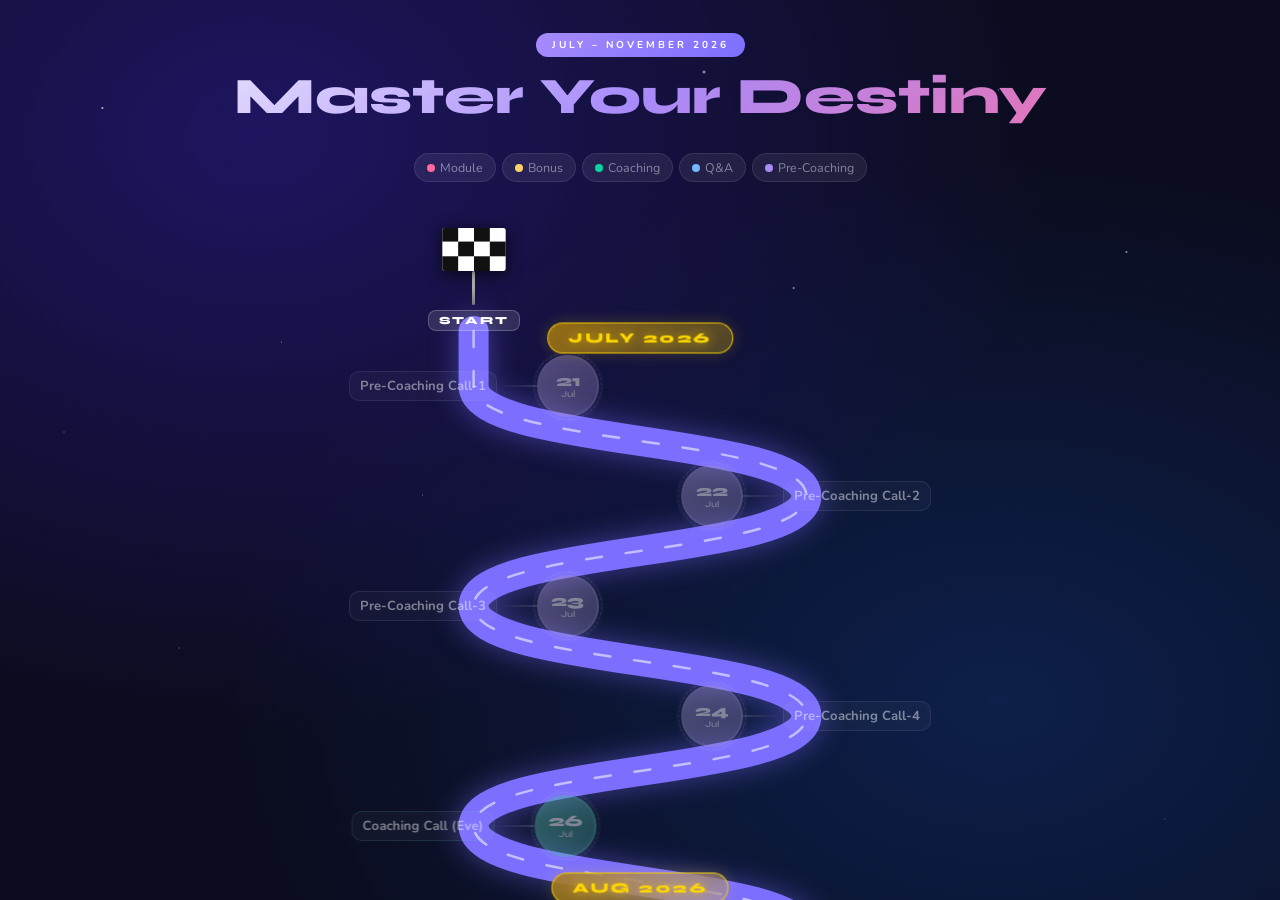
==== index.html @ 3b85a55a "Add files via upload" ====
<!DOCTYPE html>
<html lang="en">
<head>
<meta charset="UTF-8">
<meta name="viewport" content="width=device-width, initial-scale=1.0, maximum-scale=1.0, user-scalable=no">
<title>Master Your Destiny</title>
<link href="https://fonts.googleapis.com/css2?family=Syne:wght@700;800&family=Nunito:wght@400;600;700&display=swap" rel="stylesheet">
<link rel="stylesheet" href="style.css">
</head>
<body>

<audio id="clickSound" src="click.mp3" preload="auto"></audio>
<div class="stars-bg"></div>

<!-- ═══════════════ ROADMAP VIEW ═══════════════ -->
<div class="view" id="rm-view">

  <!-- sticky header -->
  <div class="rm-header fu">
    <div class="rm-tag">July – November 2026</div>
    <div class="rm-title">Master Your Destiny</div>

  </div>

  <!-- legend -->
  <div class="legend fu2">
    <div class="lpill"><span class="ldot" style="background:#ff6b9d"></span>Module</div>
    <div class="lpill"><span class="ldot" style="background:#ffd166"></span>Bonus</div>
    <div class="lpill"><span class="ldot" style="background:#06d6a0"></span>Coaching</div>
    <div class="lpill"><span class="ldot" style="background:#74b9ff"></span>Q&amp;A</div>
    <div class="lpill"><span class="ldot" style="background:#a78bfa"></span>Pre-Coaching</div>

  </div>

  <!-- road canvas -->
  <div class="rm-canvas-wrap fu3">
    <div class="rm-canvas" id="rmCanvas">
      <svg class="rm-svg" id="rmSvg" xmlns="http://www.w3.org/2000/svg">
        <path class="r-road" id="roadPath"/>
        <path class="r-dash" id="dashPath"/>
      </svg>
      <div id="milestones"></div>
    </div>
  </div>

</div><!-- /rm-view -->

<!-- ═══════════════ DETAIL VIEW ═══════════════ -->
<div class="view hidden" id="dt-view">
  <div class="dt-topbar">
    <button class="back-btn" onclick="goBack()">←</button>
    <div class="topbar-title" id="dtTopTitle"></div>
  </div>
  <div class="dt-inner">
    <div class="dt-hero fu" id="dtHero"></div>
    <div id="dtBody"></div>
    <div style="height:60px"></div>
  </div>
</div>

<script>
/* ─────────────────────────────────────────────
   MILESTONE DATA
───────────────────────────────────────────── */
const MILESTONES = [
  { date:"Jul 21", mL:"July 2026", type:"precoaching", color:"#a78bfa", icon:"🚀", title:"Pre-Coaching Call-1", sub:"Foundation & Orientation", act:[{icon:"🚀",t:"Pre-Coaching Call-1"}], note:[{icon:"💡",t:"Access",d:"Tagmango Portal → Pre-Coaching Call-1"}] },
  { date:"Jul 22", type:"precoaching", color:"#a78bfa", icon:"🚀", title:"Pre-Coaching Call-2", sub:"Setting Your Intentions", act:[{icon:"🚀",t:"Pre-Coaching Call-2"}], note:[{icon:"💡",t:"Access",d:"Tagmango Portal → Pre-Coaching Call-2"}] },
  { date:"Jul 23", type:"precoaching", color:"#a78bfa", icon:"🚀", title:"Pre-Coaching Call-3", sub:"Building the Mindset", act:[{icon:"🚀",t:"Pre-Coaching Call-3"}], note:[{icon:"💡",t:"Access",d:"Tagmango Portal → Pre-Coaching Call-3"}] },
  { date:"Jul 24", type:"precoaching", color:"#a78bfa", icon:"🚀", title:"Pre-Coaching Call-4", sub:"Getting Journey-Ready", act:[{icon:"🚀",t:"Pre-Coaching Call-4"}], note:[{icon:"💡",t:"Access",d:"Tagmango Portal → Pre-Coaching Call-4"}] },
  { date:"Jul 26", type:"coaching", color:"#06d6a0", icon:"🎙️", title:"Coaching Call (Eve)", sub:"Group Coaching", act:[{icon:"🎙️",t:"Coaching Call – Evening",d:"Live group coaching.",tm:"7:00 – 9:00 PM"}], note:[{icon:"📞",t:"Coaching Calls",d:"All coaching calls on Sunday 9AM–11AM or 7PM–9PM."}] },
  { date:"Aug 3", mL:"Aug 2026", type:"module", color:"#ff6b9d", icon:"📚", title:"Module-1", sub:"Creating a Paradigm Shift", act:[{icon:"📖",t:"Module-1: Creating a Paradigm Shift",d:"Creating a Paradigm Shift",tm:"Self-paced"}], note:[{icon:"💡",t:"Access",d:"Tagmango Portal → Module-1"}] },
  { date:"Aug 4", type:"bonus", color:"#ffd166", icon:"🌟", title:"Q&A-1 & Bonus-1", sub:"Live Q&A + 11 Spiritual Laws of the Universe", act:[{icon:"❓",t:"Q&A Session-1",d:"Live Q&A session.",tm:"7:00 – 8:00 PM"},{icon:"🎁",t:"Bonus-1: 11 Spiritual Laws of the Universe",d:"11 Spiritual Laws of the Universe",tm:"Self-paced"}], note:[{icon:"📞",t:"Q&A Sessions",d:"2 per month on weekdays, 7PM–8PM."},{icon:"💡",t:"Access",d:"Tagmango Portal → Bonus-1"}] },
  { date:"Aug 9", type:"coaching", color:"#06d6a0", icon:"🎙️", title:"Coaching Call (Mor)", sub:"Morning Coaching", act:[{icon:"🎙️",t:"Coaching Call – Morning",d:"Live group coaching.",tm:"9:00 – 11:00 AM"}], note:[{icon:"📞",t:"Coaching Calls",d:"All coaching calls on Sunday 9AM–11AM or 7PM–9PM."}] },
  { date:"Aug 10", type:"module", color:"#ff6b9d", icon:"📚", title:"Module-2", sub:"Manifesting from the Quantum Realm", act:[{icon:"📖",t:"Module-2: Manifesting from the Quantum Realm & Healing The Inner Child",d:"Manifesting from the Quantum Realm & Healing The Inner Child",tm:"Self-paced"}], note:[{icon:"💡",t:"Access",d:"Tagmango Portal → Module-2"}] },
  { date:"Aug 11", type:"bonus", color:"#ffd166", icon:"⭐", title:"Bonus-2", sub:"Opening Your Heart to Divine Love", act:[{icon:"🎁",t:"Bonus-2: Opening Your Heart to the Divine Unconditional Love",d:"Opening Your Heart to the Divine Unconditional Love",tm:"Self-paced"}], note:[{icon:"💡",t:"Access",d:"Tagmango Portal → Bonus-2"}] },
  { date:"Aug 17", type:"module", color:"#ff6b9d", icon:"📚", title:"Module-3", sub:"Identity Shift & Quantum Jumping", act:[{icon:"📖",t:"Module-3: Identity Shift & Quantum Jumping",d:"Identity Shift & Quantum Jumping",tm:"Self-paced"}], note:[{icon:"💡",t:"Access",d:"Tagmango Portal → Module-3"}] },
  { date:"Aug 18", type:"bonus", color:"#ffd166", icon:"⭐", title:"Bonus-3", sub:"Activating Intuition & Inner Wisdom", act:[{icon:"🎁",t:"Bonus-3: Activating Intuition & Inner Wisdom",d:"Activating Intuition & Inner Wisdom",tm:"Self-paced"}], note:[{icon:"💡",t:"Access",d:"Tagmango Portal → Bonus-3"}] },
  { date:"Aug 20", type:"qa", color:"#74b9ff", icon:"❓", title:"Q&A-2", sub:"Live Q&A", act:[{icon:"❓",t:"Q&A Session-2",d:"Live Q&A session.",tm:"7:00 – 8:00 PM"}], note:[{icon:"📞",t:"Q&A Sessions",d:"2 per month on weekdays, 7PM–8PM."}] },
  { date:"Aug 24", type:"module", color:"#ff6b9d", icon:"📚", title:"Module-4", sub:"Emotional Mastery & Self-concept Rebuild", act:[{icon:"📖",t:"Module-4: Emotional Mastery & Self-concept Rebuild",d:"Emotional Mastery & Self-concept Rebuild",tm:"Self-paced"}], note:[{icon:"💡",t:"Access",d:"Tagmango Portal → Module-4"}] },
  { date:"Aug 25", type:"bonus", color:"#ffd166", icon:"⭐", title:"Bonus-4", sub:"Emotional Freedom Technique (EFT)", act:[{icon:"🎁",t:"Bonus-4: Emotional Freedom Technique (EFT)",d:"Emotional Freedom Technique (EFT)",tm:"Self-paced"}], note:[{icon:"💡",t:"Access",d:"Tagmango Portal → Bonus-4"}] },
  { date:"Aug 30", type:"coaching", color:"#06d6a0", icon:"🎙️", title:"Coaching Call (Eve)", sub:"Group Coaching", act:[{icon:"🎙️",t:"Coaching Call – Evening",d:"Live group coaching.",tm:"7:00 – 9:00 PM"}], note:[{icon:"📞",t:"Coaching Calls",d:"All coaching calls on Sunday 9AM–11AM or 7PM–9PM."}] },
  { date:"Aug 31", type:"module", color:"#ff6b9d", icon:"📚", title:"Module-5", sub:"Releasing Blocks & Building Mental Resilience", act:[{icon:"📖",t:"Module-5: Releasing Blocks & Building Mental Resilience",d:"Releasing Blocks & Building Mental Resilience",tm:"Self-paced"}], note:[{icon:"💡",t:"Access",d:"Tagmango Portal → Module-5"}] },
  { date:"Sep 1", mL:"Sep 2026", type:"bonus", color:"#ffd166", icon:"⭐", title:"Bonus-5", sub:"Guided Meditation for Quantum Healing", act:[{icon:"🎁",t:"Bonus-5: Guided Meditation for Quantum Healing",d:"Guided Meditation for Quantum Healing",tm:"Self-paced"}], note:[{icon:"💡",t:"Access",d:"Tagmango Portal → Bonus-5"}] },
  { date:"Sep 7", type:"module", color:"#ff6b9d", icon:"📚", title:"Module-6", sub:"Belief Rewiring & Living from the End", act:[{icon:"📖",t:"Module-6: Belief Rewiring & Living from the End",d:"Belief Rewiring & Living from the End",tm:"Self-paced"}], note:[{icon:"💡",t:"Access",d:"Tagmango Portal → Module-6"}] },
  { date:"Sep 8", type:"bonus", color:"#ffd166", icon:"⭐", title:"Bonus-6", sub:"Chakra Balancing & Cleansing", act:[{icon:"🎁",t:"Bonus-6: Guided Meditation for Chakra Balancing & Chakra Cleansing",d:"Guided Meditation for Chakra Balancing & Chakra Cleansing",tm:"Self-paced"}], note:[{icon:"💡",t:"Access",d:"Tagmango Portal → Bonus-6"}] },
  { date:"Sep 14", type:"module", color:"#ff6b9d", icon:"📚", title:"Module-7", sub:"Reclaiming Your Power", act:[{icon:"📖",t:"Module-7: Reclaiming Your Power",d:"Reclaiming Your Power",tm:"Self-paced"}], note:[{icon:"💡",t:"Access",d:"Tagmango Portal → Module-7"}] },
  { date:"Sep 15", type:"bonus", color:"#ffd166", icon:"🌟", title:"Q&A-3 & Bonus-Special-1", sub:"Live Q&A + Ancestral & Generational Trauma Healing", act:[{icon:"❓",t:"Q&A Session-3",d:"Live Q&A session.",tm:"7:00 – 8:00 PM"},{icon:"🌟",t:"Special Bonus: Ancestral & Generational Trauma Healing",d:"Ancestral & Generational Trauma Healing",tm:"Self-paced"}], note:[{icon:"📞",t:"Q&A Sessions",d:"2 per month on weekdays, 7PM–8PM."},{icon:"💡",t:"Access",d:"Tagmango Portal → Bonus-Special-1"}] },
  { date:"Sep 20", type:"coaching", color:"#06d6a0", icon:"🎙️", title:"Coaching Call (Mor)", sub:"Morning Coaching", act:[{icon:"🎙️",t:"Coaching Call – Morning",d:"Live group coaching.",tm:"9:00 – 11:00 AM"}], note:[{icon:"📞",t:"Coaching Calls",d:"All coaching calls on Sunday 9AM–11AM or 7PM–9PM."}] },
  { date:"Sep 21", type:"module", color:"#ff6b9d", icon:"📚", title:"Module-8", sub:"Energetic Alignment & Daily Rituals", act:[{icon:"📖",t:"Module-8: Energetic Alignment & Daily Rituals",d:"Energetic Alignment & Daily Rituals",tm:"Self-paced"}], note:[{icon:"💡",t:"Access",d:"Tagmango Portal → Module-8"}] },
  { date:"Sep 22", type:"bonus", color:"#ffd166", icon:"⭐", title:"Bonus-Special-2", sub:"Guided Meditation on Anxiety & Stress Relief", act:[{icon:"🌟",t:"Special Bonus-2: Guided Meditation on Anxiety & Stress Relief",d:"Guided Meditation on Anxiety & Stress Relief",tm:"Self-paced"}], note:[{icon:"💡",t:"Access",d:"Tagmango Portal → Bonus-Special-2"}] },
  { date:"Sep 28", type:"module", color:"#ff6b9d", icon:"📚", title:"Module-9", sub:"Embodiment of the Future Self", act:[{icon:"📖",t:"Module-9: Embodiment of the Future Self",d:"Embodiment of the Future Self",tm:"Self-paced"}], note:[{icon:"💡",t:"Access",d:"Tagmango Portal → Module-9"}] },
  { date:"Sep 29", type:"bonus", color:"#ffd166", icon:"🌟", title:"Q&A-4 & Bonus-Special-3", sub:"Live Q&A + Guided Meditation on Letting Go", act:[{icon:"❓",t:"Q&A Session-4",d:"Live Q&A session.",tm:"7:00 – 8:00 PM"},{icon:"🌟",t:"Special Bonus-3: Guided Meditation on Letting Go",d:"Guided Meditation on Letting Go",tm:"Self-paced"}], note:[{icon:"📞",t:"Q&A Sessions",d:"2 per month on weekdays, 7PM–8PM."},{icon:"💡",t:"Access",d:"Tagmango Portal → Bonus-Special-3"}] },
  { date:"Oct 4", mL:"Oct 2026", type:"coaching", color:"#06d6a0", icon:"🎙️", title:"Coaching Call (Eve)", sub:"Group Coaching", act:[{icon:"🎙️",t:"Coaching Call – Evening",d:"Live group coaching.",tm:"7:00 – 9:00 PM"}], note:[{icon:"📞",t:"Coaching Calls",d:"All coaching calls on Sunday 9AM–11AM or 7PM–9PM."}] },
  { date:"Oct 5", type:"module", color:"#ff6b9d", icon:"📚", title:"Module-9", sub:"Embodiment of the Future Self", act:[{icon:"📖",t:"Module-9: Embodiment of the Future Self",d:"Embodiment of the Future Self",tm:"Self-paced"}], note:[{icon:"💡",t:"Access",d:"Tagmango Portal → Module-9"}] },
  { date:"Oct 7", type:"qa", color:"#74b9ff", icon:"❓", title:"Q&A-5", sub:"Live Q&A", act:[{icon:"❓",t:"Q&A Session-5",d:"Live Q&A session.",tm:"7:00 – 8:00 PM"}], note:[{icon:"📞",t:"Q&A Sessions",d:"2 per month on weekdays, 7PM–8PM."}] },
  { date:"Oct 12", type:"module", color:"#ff6b9d", icon:"📚", title:"Module-10", sub:"Heart Brain Coherence & Intuition Activation", act:[{icon:"📖",t:"Module-10: Heart Brain Coherence & Intuition Activation",d:"Heart Brain Coherence & Intuition Activation",tm:"Self-paced"}], note:[{icon:"💡",t:"Access",d:"Tagmango Portal → Module-10"}] },
  { date:"Oct 19", type:"module", color:"#ff6b9d", icon:"📚", title:"Module-11", sub:"Manifestation From Wholeness", act:[{icon:"📖",t:"Module-11: Manifestation From Wholeness",d:"Manifestation From Wholeness",tm:"Self-paced"}], note:[{icon:"💡",t:"Access",d:"Tagmango Portal → Module-11"}] },
  { date:"Oct 25", type:"coaching", color:"#06d6a0", icon:"🎙️", title:"Coaching Call (Mor)", sub:"Morning Coaching", act:[{icon:"🎙️",t:"Coaching Call – Morning",d:"Live group coaching.",tm:"9:00 – 11:00 AM"}], note:[{icon:"📞",t:"Coaching Calls",d:"All coaching calls on Sunday 9AM–11AM or 7PM–9PM."}] },
  { date:"Oct 26", type:"module", color:"#ff6b9d", icon:"📚", title:"Module-12", sub:"Integration, Expansion & Destiny Blueprint", act:[{icon:"📖",t:"Module-12: Integration, Expansion & Destiny Blueprint",d:"Integration, Expansion & Destiny Blueprint",tm:"Self-paced"}], note:[{icon:"💡",t:"Access",d:"Tagmango Portal → Module-12"}] },
  { date:"Nov 4", mL:"Nov 2026", type:"qa", color:"#74b9ff", icon:"❓", title:"Q&A-6", sub:"Final Q&A", act:[{icon:"❓",t:"Q&A Session-6 (Final)",d:"Live Q&A session.",tm:"7:00 – 8:00 PM"}], note:[{icon:"📞",t:"Q&A Sessions",d:"2 per month on weekdays, 7PM–8PM."}] },
];

/* ─────────────────────────────────────────────
   CURRENT DAY DETECTION
   Parses each milestone's date string and
   compares to today. Works automatically every
   day — zero manual editing needed.
───────────────────────────────────────────── */
const MONTH_MAP = {
  'Jan':0,'Feb':1,'Mar':2,'Apr':3,'May':4,'Jun':5,
  'Jul':6,'Aug':7,'Sep':8,'Oct':9,'Nov':10,'Dec':11
};

function parseMilestoneDate(dateStr) {
  // e.g. "May 6" → Date(2026, 4, 6)
  const [mon, day] = dateStr.split(' ');
  return new Date(2026, MONTH_MAP[mon], parseInt(day, 10));
}

function getMilestoneStatus(dateStr) {
  const today = new Date();
  today.setHours(0, 0, 0, 0);
  const mDate = parseMilestoneDate(dateStr);
  if (mDate.getTime() === today.getTime()) return 'today';
  if (mDate < today) return 'past';
  return 'future';
}

/* Find the first "today" milestone index — only exact date match */
function getTodayIndex() {
  for (let i = 0; i < MILESTONES.length; i++) {
    if (getMilestoneStatus(MILESTONES[i].date) === 'today') return i;
  }
  return -1; // today is not a milestone date
}

/* ─────────────────────────────────────────────
   LAYOUT — responsive, computed once on render
───────────────────────────────────────────── */
function getLayout() {
  const vw      = window.innerWidth;
  const mobile  = vw < 600;
  const CW      = Math.min(vw, 520);
  const SWING   = mobile ? CW * 0.28 : CW * 0.32;
  const SPACING = mobile ? 90 : 110;
  /* ↑↑ TOP_PAD increased by 60px to create breathing room for the flag */
  const TOP_PAD = mobile ? 170 : 190;
  const BOT_PAD = mobile ? 110 : 130;
  const CX      = CW / 2;
  return { CW, SWING, SPACING, TOP_PAD, BOT_PAD, CX, mobile };
}

function getX(i, layout) {
  return (i % 2 === 0)
    ? layout.CX - layout.SWING
    : layout.CX + layout.SWING;
}

function buildPath(layout) {
  const { SPACING, TOP_PAD, BOT_PAD, CW } = layout;
  const N   = MILESTONES.length;
  const CH  = TOP_PAD + (N - 1) * SPACING + BOT_PAD;
  const pts = MILESTONES.map((_, i) => ({
    x: getX(i, layout),
    y: TOP_PAD + i * SPACING
  }));

  let d = `M ${pts[0].x} ${TOP_PAD - 55}`;

  pts.forEach((p, i) => {
    if (i === 0) {
      d += ` L ${p.x} ${p.y}`;
    } else {
      const prev = pts[i - 1];
      const c1x = prev.x, c1y = prev.y + SPACING * 0.55;
      const c2x = p.x,    c2y = p.y   - SPACING * 0.55;
      d += ` C ${c1x} ${c1y}, ${c2x} ${c2y}, ${p.x} ${p.y}`;
    }
  });

  const last = pts[N - 1];
  d += ` L ${last.x} ${CH - BOT_PAD + 55}`;

  return { d, pts, CH };
}

/* ─────────────────────────────────────────────
   RENDER
───────────────────────────────────────────── */
let todayMilestoneEl = null; // reference for auto-scroll

function renderRoadmap() {
  todayMilestoneEl = null;
  const layout = getLayout();
  const { CW, TOP_PAD, BOT_PAD, mobile } = layout;
  const { d, pts, CH } = buildPath(layout);

  const circleSize = mobile ? 52 : 62;
  const armW       = mobile ? 28 : 40;
  const labelMax   = mobile ? 110 : 150;
  const flagSize   = mobile ? 48 : 64;
  const trophySize = mobile ? '2.6rem' : '3.6rem';

  const svg = document.getElementById('rmSvg');
  svg.setAttribute('viewBox', `0 0 ${CW} ${CH}`);

  const canvas = document.getElementById('rmCanvas');
  canvas.style.width  = CW + 'px';
  canvas.style.height = CH + 'px';

  document.getElementById('roadPath').setAttribute('d', d);
  document.getElementById('dashPath').setAttribute('d', d);

  const wrap = document.getElementById('milestones');
  wrap.innerHTML = '';

  /* ── CHEQUERED FLAG ────────────────────────────────────── */
  const flagX = pts[0].x;
  const flagY = TOP_PAD - 55;
  const flagEl = document.createElement('div');
  flagEl.className = 'road-flag';
  flagEl.style.left = (flagX / CW * 100) + '%';
  flagEl.style.top  = (flagY / CH * 100) + '%';
  flagEl.innerHTML = `
    <svg class="flag-svg" style="width:${flagSize}px;height:${Math.round(flagSize*0.67)}px" viewBox="0 0 56 38" xmlns="http://www.w3.org/2000/svg">
      <rect width="56" height="38" fill="#fff"/>
      <rect x="0"  y="0"  width="14" height="12" fill="#111"/>
      <rect x="28" y="0"  width="14" height="12" fill="#111"/>
      <rect x="14" y="12" width="14" height="13" fill="#111"/>
      <rect x="42" y="12" width="14" height="13" fill="#111"/>
      <rect x="0"  y="25" width="14" height="13" fill="#111"/>
      <rect x="28" y="25" width="14" height="13" fill="#111"/>
    </svg>
    <div class="flag-pole"></div>
    <div class="flag-label">START</div>
  `;
  wrap.appendChild(flagEl);

  /* ── MILESTONES ─────────────────────────────────────── */
  let lastMonth = '';
  const todayIdx = getTodayIndex();

  MILESTONES.forEach((m, i) => {
    const p      = pts[i];
    const side   = (i % 2 === 0) ? 'left' : 'right';
    const status = getMilestoneStatus(m.date);
    const isToday = (status === 'today');
    // Only highlight if today exactly matches this milestone's date
    const isHighlighted = isToday;

    /* Month banner */
    if (m.mL && m.mL !== lastMonth) {
      lastMonth = m.mL;
      const mdiv = document.createElement('div');
      mdiv.className = 'month-divider';
      mdiv.style.top  = ((p.y - 48) / CH * 100) + '%';
      mdiv.style.left = '50%';
      mdiv.textContent = m.mL;
      wrap.appendChild(mdiv);
    }

    /* TODAY badge (only for exact today or nearest) */
    let todayBadgeHtml = '';
    if (isHighlighted) {
      todayBadgeHtml = `<div class="today-badge">TODAY</div>`;
    }

    const todayCircleSize = isHighlighted ? Math.round(circleSize * 1.22) : circleSize;

    const [mon, day] = m.date.split(' ');
    const el = document.createElement('div');

    // Build class list
    let classStr = `ms ${side}`;
    if (status === 'past') classStr += ' ms-past';
    if (isHighlighted)     classStr += ' ms-today';

    el.className = classStr;
    el.style.cssText = `
      left:${(p.x / CW * 100)}%;
      top:${(p.y / CH * 100)}%;
      --circle:${todayCircleSize}px;
      --arm:${armW}px;
      --lmax:${labelMax}px;
    `;

    el.innerHTML = `
      ${isHighlighted ? '<div class="today-pulse-ring" style="--tcolor:' + m.color + '"></div>' : ''}
      ${isHighlighted ? '<div class="today-glow-ring" style="--tcolor:' + m.color + '"></div>' : ''}
      <div class="ms-circle" style="background:linear-gradient(135deg,${m.color}ee,${m.color}99);border-color:${isHighlighted ? m.color : m.color+'88'};${isHighlighted ? 'box-shadow:0 0 0 4px '+m.color+'44,0 0 28px '+m.color+'88,0 0 56px '+m.color+'44;' : ''}">
        <span class="ms-day">${day}</span>
        <span class="ms-mon">${mon}</span>
      </div>
      <div class="ms-arm"></div>
      <div class="ms-label" style="border-color:${m.color}55;${isHighlighted ? 'border-color:'+m.color+';box-shadow:0 0 12px '+m.color+'55;' : ''}">
        ${todayBadgeHtml}
        ${m.title}
      </div>
    `;

    el.onclick = () => { playClick(); showDetail(m); };
    wrap.appendChild(el);

    if (isHighlighted) todayMilestoneEl = el;
  });

  /* ── TROPHY ──────────────────────────────────────────── */
  const lp = pts[pts.length - 1];
  const tEl = document.createElement('div');
  tEl.className = 'road-trophy';
  tEl.style.left = (lp.x / CW * 100) + '%';
  tEl.style.top  = ((lp.y + 60) / CH * 100) + '%';
  tEl.innerHTML = `
    <div class="trophy-glow"></div>
    <div class="trophy-icon" style="font-size:${trophySize}">🏆</div>
    <div class="trophy-label">YOU DID IT!</div>
  `;
  wrap.appendChild(tEl);

  /* Auto-scroll to today's milestone after render */
  if (todayMilestoneEl) {
    requestAnimationFrame(() => {
      setTimeout(() => scrollToToday(), 400);
    });
  }
}

/* ─────────────────────────────────────────────
   AUTO-SCROLL TO TODAY
───────────────────────────────────────────── */
function scrollToToday() {
  if (!todayMilestoneEl) return;
  const view = document.getElementById('rm-view');
  const elRect   = todayMilestoneEl.getBoundingClientRect();
  const viewRect  = view.getBoundingClientRect();
  const target    = view.scrollTop + (elRect.top - viewRect.top) - (viewRect.height / 2) + (elRect.height / 2);
  view.scrollTo({ top: Math.max(0, target), behavior: 'smooth' });
}

/* ─────────────────────────────────────────────
   AUDIO
───────────────────────────────────────────── */
function playClick() {
  try {
    const a = document.getElementById('clickSound');
    a.currentTime = 0;
    a.play().catch(() => {});
  } catch(e) {}
}

/* ─────────────────────────────────────────────
   DETAIL VIEW
───────────────────────────────────────────── */
function showDetail(m) {
  document.getElementById('rm-view').classList.add('hidden');
  const dv = document.getElementById('dt-view');
  dv.classList.remove('hidden');
  dv.scrollTop = 0;

  const status = getMilestoneStatus(m.date);
  const statusBadge = status === 'today'
    ? `<div class="dt-today-badge">🎯 TODAY</div>`
    : status === 'past'
    ? `<div class="dt-past-badge">✅ Completed</div>`
    : '';

  document.getElementById('dtTopTitle').textContent = m.title;
  document.getElementById('dtHero').innerHTML = `
    <span class="dt-icon">${m.icon}</span>
    <div class="dt-badge">
      <div class="dt-badge-dot" style="background:${m.color}"></div>
      ${m.type.charAt(0).toUpperCase() + m.type.slice(1)}
    </div>
    ${statusBadge}
    <div class="dt-h2" style="color:${m.color}">${m.title}</div>
    <div class="dt-date">📅 ${m.date}, 2026 &nbsp;·&nbsp; ${m.sub}</div>
  `;

  let html = '';
  if (m.act.length) {
    html += `<div class="dt-section"><div class="dt-section-label">Today's Activities</div><div class="act-list">`;
    m.act.forEach(a => {
      html += `
        <div class="act-card" style="border-color:${m.color}33;--accent:${m.color};">
          <span class="act-icon">${a.icon}</span>
          <div class="act-title">${a.t}</div>
          ${a.tm ? `<div class="act-time" style="color:${m.color}">⏰ ${a.tm}</div>` : ''}
        </div>`;
    });
    html += `</div></div>`;
  }
  if (m.note.length) {
    html += `<div class="dt-section"><div class="dt-section-label">Notes</div>`;
    m.note.forEach(n => {
      const isAccess = n.t === 'Access';
      html += `
        <div class="info-card" style="border-color:${m.color}33;">
          <div class="info-card-icon">${n.icon}</div>
          <div style="width:100%">
            <h4>${n.t}</h4><p>${n.d}</p>
            ${isAccess ? `<a href="https://masterclass.holistictherapistgayathri.com/web/login" target="_blank" rel="noopener" class="tagmango-btn" style="--btn-color:${m.color}">Click here to access Tagmango Portal &#8594;</a>` : ''}
          </div>
        </div>`;
    });
    html += `</div>`;
  }
  document.getElementById('dtBody').innerHTML = html;
}

function goBack() {
  document.getElementById('dt-view').classList.add('hidden');
  document.getElementById('rm-view').classList.remove('hidden');
}

/* ─────────────────────────────────────────────
   INIT + RESIZE
───────────────────────────────────────────── */
renderRoadmap();
let resizeTimer;
window.addEventListener('resize', () => {
  clearTimeout(resizeTimer);
  resizeTimer = setTimeout(renderRoadmap, 150);
});
</script>
</body>
</html>
---- style.css ----
/* ══════════════════════════════════════════
   RESET
══════════════════════════════════════════ */
*, *::before, *::after {
  margin: 0; padding: 0;
  box-sizing: border-box;
  -webkit-tap-highlight-color: transparent;
}

/* ══════════════════════════════════════════
   ROOT VARS
══════════════════════════════════════════ */
:root {
  --bg:        #0b0c1e;
  --road:      #7c6fff;
  --road-glow: rgba(124,111,255,0.45);
  --dash:      rgba(255,255,255,0.55);
  --text:      #f4f2ff;
  --muted:     rgba(244,242,255,0.48);
  --card:      rgba(255,255,255,0.07);
  --border:    rgba(255,255,255,0.09);
}

/* ══════════════════════════════════════════
   BASE
══════════════════════════════════════════ */
html, body {
  width: 100%; height: 100%;
  overflow: hidden;
  font-family: 'Nunito', sans-serif;
  color: var(--text);
  background: var(--bg);
}

/* ══════════════════════════════════════════
   STARFIELD
══════════════════════════════════════════ */
.stars-bg {
  position: fixed; inset: 0;
  pointer-events: none; z-index: 0;
  background:
    radial-gradient(ellipse at 20% 15%, #1e1560 0%, transparent 55%),
    radial-gradient(ellipse at 78% 78%, #0d1f4a 0%, transparent 55%),
    var(--bg);
}
.stars-bg::after {
  content: '';
  position: absolute; inset: 0;
  background-image:
    radial-gradient(1.5px 1.5px at  8% 12%, rgba(255,255,255,.9) 0%, transparent 100%),
    radial-gradient(1px   1px   at 22% 38%, rgba(255,255,255,.5) 0%, transparent 100%),
    radial-gradient(2px   2px   at 55%  8%, rgba(255,255,255,.8) 0%, transparent 100%),
    radial-gradient(1px   1px   at 71% 55%, rgba(255,255,255,.4) 0%, transparent 100%),
    radial-gradient(1.5px 1.5px at 88% 28%, rgba(255,255,255,.7) 0%, transparent 100%),
    radial-gradient(1px   1px   at 14% 72%, rgba(255,255,255,.5) 0%, transparent 100%),
    radial-gradient(2px   2px   at 42% 88%, rgba(255,255,255,.6) 0%, transparent 100%),
    radial-gradient(1px   1px   at 91% 91%, rgba(255,255,255,.3) 0%, transparent 100%),
    radial-gradient(1px   1px   at 33% 55%, rgba(255,255,255,.4) 0%, transparent 100%),
    radial-gradient(1.5px 1.5px at 62% 32%, rgba(255,255,255,.7) 0%, transparent 100%),
    radial-gradient(1px   1px   at  5% 48%, rgba(255,255,255,.4) 0%, transparent 100%),
    radial-gradient(1px   1px   at 78% 10%, rgba(255,255,255,.5) 0%, transparent 100%);
}

/* ══════════════════════════════════════════
   VIEWS
══════════════════════════════════════════ */
.view {
  position: fixed; inset: 0; z-index: 1;
  overflow-y: auto; overflow-x: hidden;
  -webkit-overflow-scrolling: touch;
  scroll-behavior: smooth;
}
.view::-webkit-scrollbar { display: none; }
.view.hidden { display: none; }

/* ══════════════════════════════════════════
   ROADMAP HEADER
══════════════════════════════════════════ */
.rm-header {
  position: relative; z-index: 2;
  padding: 32px 20px 12px;
  text-align: center;
}

.rm-tag {
  display: inline-block;
  background: linear-gradient(135deg, #a78bfa, #7c6fff);
  color: #fff;
  font-size: 10px; font-weight: 700;
  letter-spacing: 3px; text-transform: uppercase;
  padding: 5px 16px; border-radius: 20px;
  margin-bottom: 12px;
}

.rm-title {
  font-family: 'Syne', sans-serif;
  font-size: clamp(1.8rem, 7vw, 3.2rem);
  font-weight: 800; line-height: 1.1;
  background: linear-gradient(135deg, #fff 0%, #a78bfa 50%, #ff6b9d 100%);
  -webkit-background-clip: text;
  -webkit-text-fill-color: transparent;
  background-clip: text;
  margin-bottom: 6px;
}

.rm-sub {
  color: var(--muted);
  font-size: clamp(.72rem, 2.5vw, .9rem);
  letter-spacing: .4px;
}

/* ══════════════════════════════════════════
   LEGEND
══════════════════════════════════════════ */
.legend {
  display: flex; flex-wrap: wrap; gap: 6px;
  justify-content: center;
  padding: 10px 16px 4px;
  position: relative; z-index: 2;
}

.lpill {
  display: flex; align-items: center; gap: 5px;
  background: var(--card); border: 1px solid var(--border);
  border-radius: 20px;
  padding: 5px 12px;
  font-size: clamp(.6rem, 2vw, .78rem);
  color: var(--muted);
  white-space: nowrap;
}

.ldot { width: 8px; height: 8px; border-radius: 50%; flex-shrink: 0; }

/* ══════════════════════════════════════════
   CANVAS WRAPPER — centres the road
══════════════════════════════════════════ */
.rm-canvas-wrap {
  position: relative; z-index: 2;
  width: 100%;
  padding: 10px 0 40px;
  display: flex;
  justify-content: center;
  /* prevent horizontal overflow */
  overflow-x: hidden;
}

.rm-canvas {
  position: relative;
  /* width + height are set by JS */
}

.rm-svg {
  position: absolute; top: 0; left: 0;
  width: 100%; height: 100%;
  overflow: visible;
}

/* ══════════════════════════════════════════
   ROAD STROKES
══════════════════════════════════════════ */
.r-road {
  fill: none;
  stroke: var(--road);
  stroke-width: 30;
  stroke-linecap: round;
  stroke-linejoin: round;
  filter: drop-shadow(0 0 14px var(--road-glow));
}

.r-dash {
  fill: none;
  stroke: var(--dash);
  stroke-width: 2.5;
  stroke-linecap: round;
  stroke-dasharray: 16 24;
  animation: dashFlow 1.6s linear infinite;
}

@keyframes dashFlow { to { stroke-dashoffset: -80; } }

/* ══════════════════════════════════════════
   MONTH DIVIDER  (gold, fully visible)
══════════════════════════════════════════ */
.month-divider {
  position: absolute;
  /* centred horizontally on its left:50% */
  transform: translate(-50%, -50%);
  z-index: 8;

  background: linear-gradient(135deg, rgba(184,134,11,.8), rgba(255,215,0,.25));
  border: 1.5px solid rgba(255,215,0,.85);
  color: #ffd700;

  font-family: 'Syne', sans-serif;
  font-size: clamp(.72rem, 2.5vw, .88rem);
  font-weight: 800;
  letter-spacing: 2.5px;
  text-transform: uppercase;

  padding: 6px 20px;
  border-radius: 24px;
  white-space: nowrap;
  backdrop-filter: blur(12px);
  text-shadow: 0 0 12px rgba(255,215,0,.7);
  box-shadow: 0 0 16px rgba(255,215,0,.2);
}

/* ══════════════════════════════════════════
   CHEQUERED FLAG
   — transform: translate(-50%, -100%) means
     the BOTTOM of the pole aligns with top
     of the road. No overlap with milestones.
══════════════════════════════════════════ */
.road-flag {
  position: absolute;
  /* bottom of element sits at the road-start y */
  transform: translate(-50%, -100%);
  display: flex;
  flex-direction: column;
  align-items: center;
  z-index: 9;
  gap: 0;
}

.flag-svg {
  border-radius: 3px;
  order: 1;
  flex-shrink: 0;
  filter: drop-shadow(0 3px 8px rgba(0,0,0,.7));
}

.flag-pole {
  width: 3px; height: 34px;
  background: linear-gradient(to bottom, #ddd, #777);
  border-radius: 3px;
  order: 2;
  flex-shrink: 0;
}

.flag-label {
  order: 3;
  font-family: 'Syne', sans-serif;
  font-size: .68rem; font-weight: 800;
  letter-spacing: 2px; color: #fff;
  background: rgba(255,255,255,.12);
  border: 1px solid rgba(255,255,255,.22);
  border-radius: 8px;
  padding: 3px 10px;
  margin-top: 5px;
  white-space: nowrap;
}

/* ══════════════════════════════════════════
   TROPHY
══════════════════════════════════════════ */
.road-trophy {
  position: absolute;
  transform: translate(-50%, -50%);
  display: flex; flex-direction: column; align-items: center;
  z-index: 9;
  animation: trophyPulse 2.5s ease-in-out infinite;
}

.trophy-glow {
  position: absolute;
  width: 90px; height: 90px; border-radius: 50%;
  background: radial-gradient(circle, rgba(255,215,0,.45) 0%, transparent 70%);
  animation: trophyGlow 2.5s ease-in-out infinite;
}

.trophy-icon {
  position: relative; z-index: 1;
  filter: drop-shadow(0 0 16px rgba(255,215,0,.8));
}

.trophy-label {
  font-family: 'Syne', sans-serif;
  font-size: clamp(.7rem, 2.5vw, .85rem);
  font-weight: 800; letter-spacing: 3px;
  color: #ffd700;
  text-shadow: 0 0 12px rgba(255,215,0,.8);
  margin-top: 7px; white-space: nowrap;
}

@keyframes trophyPulse {
  0%,100% { transform: translate(-50%,-50%) scale(1); }
  50%      { transform: translate(-50%,-50%) scale(1.1); }
}
@keyframes trophyGlow {
  0%,100% { opacity:.6; transform: scale(1); }
  50%      { opacity:1;  transform: scale(1.35); }
}

/* ══════════════════════════════════════════
   MILESTONE NODE
   Uses CSS custom props set inline by JS:
     --circle  (circle diameter)
     --arm     (arm width)
     --lmax    (label max-width)
══════════════════════════════════════════ */
.ms {
  position: absolute;
  transform: translate(-50%, -50%);
  display: flex; align-items: center;
  cursor: pointer; z-index: 5;
  /* no gap — arm handles spacing */
}

.ms.left  { flex-direction: row-reverse; }
.ms.right { flex-direction: row; }

.ms-circle {
  width: var(--circle, 56px);
  height: var(--circle, 56px);
  border-radius: 50%;
  display: flex; align-items: center;
  justify-content: center; flex-direction: column;
  font-family: 'Syne', sans-serif; font-weight: 700;
  color: #fff; line-height: 1;
  border: 2.5px solid rgba(255,255,255,.3);
  box-shadow: 0 0 0 5px rgba(255,255,255,.06);
  transition: transform .2s;
  flex-shrink: 0;
  position: relative;
}

.ms-circle::after {
  content: '';
  position: absolute; inset: -5px; border-radius: 50%;
  border: 1.5px dashed rgba(255,255,255,.18);
  animation: spinDash 7s linear infinite;
}

@keyframes spinDash { to { transform: rotate(360deg); } }

.ms:active .ms-circle { transform: scale(1.14); }

.ms-arm {
  height: 2px;
  width: var(--arm, 32px);
  flex-shrink: 0;
}
.ms.right .ms-arm {
  background: linear-gradient(to right, rgba(255,255,255,.28), transparent);
}
.ms.left .ms-arm {
  background: linear-gradient(to left, rgba(255,255,255,.28), transparent);
}

.ms-label {
  font-size: clamp(.65rem, 2.2vw, .82rem);
  font-weight: 700; color: #fff;
  background: var(--card);
  border: 1px solid var(--border);
  border-radius: 10px;
  padding: 5px 10px;
  white-space: nowrap;
  max-width: var(--lmax, 130px);
  overflow: hidden; text-overflow: ellipsis;
  backdrop-filter: blur(10px);
  transition: transform .2s;
}
.ms:active .ms-label { transform: scale(0.96); }

.ms-day { font-size: 1rem; font-weight: 800; }
.ms-mon { font-size: .56rem; opacity: .75; margin-top: 1px; }

/* ══════════════════════════════════════════
   DETAIL VIEW
══════════════════════════════════════════ */
.dt-topbar {
  position: sticky; top: 0; z-index: 10;
  display: flex; align-items: center; gap: 12px;
  padding: 14px 20px;
  background: rgba(11,12,30,.9);
  backdrop-filter: blur(24px);
  border-bottom: 1px solid var(--border);
}

.back-btn {
  width: 40px; height: 40px; border-radius: 50%;
  background: var(--card); border: 1px solid var(--border);
  color: var(--text); font-size: 1.2rem;
  display: flex; align-items: center; justify-content: center;
  cursor: pointer; flex-shrink: 0;
  transition: background .2s;
}
.back-btn:active { background: rgba(255,255,255,.15); }

.topbar-title {
  font-family: 'Syne', sans-serif;
  font-size: clamp(.88rem, 3vw, 1.1rem);
  font-weight: 700; color: var(--text);
}

.dt-inner {
  max-width: 680px;
  margin: 0 auto;
  padding: 0 16px;
}

.dt-hero {
  padding: 34px 16px 24px;
  text-align: center;
}

.dt-icon { font-size: clamp(2.4rem, 8vw, 3.6rem); display: block; margin-bottom: 14px; }

.dt-badge {
  display: inline-flex; align-items: center; gap: 7px;
  padding: 5px 16px; border-radius: 22px;
  font-size: clamp(.72rem, 2.4vw, .84rem); font-weight: 700;
  background: var(--card); border: 1px solid var(--border);
  color: #fff; margin-bottom: 14px;
}

.dt-badge-dot { width: 9px; height: 9px; border-radius: 50%; }

.dt-h2 {
  font-family: 'Syne', sans-serif;
  font-size: clamp(1.5rem, 5vw, 2.1rem);
  font-weight: 800; line-height: 1.15; margin-bottom: 7px;
}

.dt-date { color: var(--muted); font-size: clamp(.78rem, 2.5vw, .9rem); }

/* ── Detail Sections ── */
.dt-section { padding: 0 0 12px; }

.dt-section-label {
  font-size: clamp(.62rem, 2vw, .72rem);
  font-weight: 700; letter-spacing: 2.5px;
  text-transform: uppercase; color: var(--muted);
  margin-bottom: 12px; padding-bottom: 8px;
  border-bottom: 1px solid var(--border);
}

.act-list { display: flex; flex-direction: column; gap: 10px; margin-bottom: 22px; }

.act-card {
  background: var(--card); border: 1px solid var(--border);
  border-radius: 16px; padding: 16px;
  position: relative; overflow: hidden;
  transition: transform .15s;
}
.act-card::before {
  content: '';
  position: absolute; left: 0; top: 0; bottom: 0;
  width: 4px; border-radius: 16px 0 0 16px;
  background: var(--accent, #7c6fff);
}
.act-card:active { transform: scale(.98); }

.act-icon  { font-size: clamp(1.3rem, 4vw, 1.7rem); margin-bottom: 8px; display: block; }
.act-title { font-size: clamp(.84rem, 2.8vw, .96rem); font-weight: 700; color: var(--text); margin-bottom: 4px; }
.act-desc  { font-size: clamp(.74rem, 2.4vw, .84rem); color: var(--muted); line-height: 1.6; }

.act-time {
  margin-top: 10px; display: inline-block;
  font-size: clamp(.64rem, 2vw, .74rem); font-weight: 700;
  padding: 4px 10px; border-radius: 8px;
  background: rgba(255,255,255,.07);
}

.info-card {
  background: var(--card); border: 1px solid var(--border);
  border-radius: 16px; padding: 16px;
  display: flex; gap: 14px; align-items: flex-start;
  margin-bottom: 12px;
}
.info-card-icon { font-size: clamp(1.3rem, 4vw, 1.6rem); flex-shrink: 0; }
.info-card h4   { font-size: clamp(.82rem, 2.6vw, .92rem); font-weight: 700; margin-bottom: 4px; }
.info-card p    { font-size: clamp(.72rem, 2.3vw, .82rem); color: var(--muted); line-height: 1.6; }

/* ══════════════════════════════════════════
   CURRENT DAY — TODAY badge on label
══════════════════════════════════════════ */
.today-badge {
  display: inline-block;
  background: linear-gradient(135deg, #fff 0%, #ffffffcc 100%);
  color: #0b0c1e;
  font-family: 'Syne', sans-serif;
  font-size: .52rem;
  font-weight: 800;
  letter-spacing: 1.8px;
  padding: 2px 7px;
  border-radius: 6px;
  margin-bottom: 3px;
  vertical-align: middle;
  margin-right: 4px;
  box-shadow: 0 0 8px rgba(255,255,255,.5);
  animation: todayBadgePulse 2s ease-in-out infinite;
}

@keyframes todayBadgePulse {
  0%,100% { box-shadow: 0 0 8px rgba(255,255,255,.5); }
  50%      { box-shadow: 0 0 18px rgba(255,255,255,.9); }
}

/* ══════════════════════════════════════════
   CURRENT DAY — pulsing ring around circle
══════════════════════════════════════════ */
.today-pulse-ring {
  position: absolute;
  width: calc(var(--circle, 56px) + 20px);
  height: calc(var(--circle, 56px) + 20px);
  border-radius: 50%;
  border: 2.5px solid var(--tcolor, #fff);
  top: 50%; left: 50%;
  transform: translate(-50%, -50%);
  z-index: 4;
  animation: todayPulseRing 1.8s ease-out infinite;
  pointer-events: none;
}

@keyframes todayPulseRing {
  0%   { transform: translate(-50%,-50%) scale(1);   opacity: .9; }
  70%  { transform: translate(-50%,-50%) scale(1.5); opacity: 0; }
  100% { transform: translate(-50%,-50%) scale(1.5); opacity: 0; }
}

/* ══════════════════════════════════════════
   CURRENT DAY — glow halo
══════════════════════════════════════════ */
.today-glow-ring {
  position: absolute;
  width: calc(var(--circle, 56px) + 36px);
  height: calc(var(--circle, 56px) + 36px);
  border-radius: 50%;
  background: radial-gradient(circle, var(--tcolor, #fff) 0%, transparent 72%);
  opacity: .22;
  top: 50%; left: 50%;
  transform: translate(-50%, -50%);
  z-index: 3;
  animation: todayGlowPulse 2.4s ease-in-out infinite;
  pointer-events: none;
}

@keyframes todayGlowPulse {
  0%,100% { opacity: .22; transform: translate(-50%,-50%) scale(1); }
  50%      { opacity: .45; transform: translate(-50%,-50%) scale(1.18); }
}

/* ══════════════════════════════════════════
   PAST milestones — dimmed appearance
══════════════════════════════════════════ */
.ms.ms-past {
  opacity: 0.48;
  filter: saturate(0.5);
}
/* Keep clickable feel on hover */
.ms.ms-past:active { opacity: 0.7; }

/* ══════════════════════════════════════════
   TODAY milestone — larger + label highlight
══════════════════════════════════════════ */
.ms.ms-today {
  z-index: 7;
}
.ms.ms-today .ms-label {
  font-weight: 800;
}
.ms.ms-today .ms-circle {
  animation: todayCircleBreath 2.2s ease-in-out infinite;
}

@keyframes todayCircleBreath {
  0%,100% { transform: scale(1); }
  50%      { transform: scale(1.07); }
}

/* ══════════════════════════════════════════
   DETAIL VIEW — today / past status badges
══════════════════════════════════════════ */
.dt-today-badge {
  display: inline-block;
  background: linear-gradient(135deg, #ff6b9d, #a78bfa);
  color: #fff;
  font-family: 'Syne', sans-serif;
  font-size: .72rem; font-weight: 800;
  letter-spacing: 2px;
  padding: 5px 18px; border-radius: 20px;
  margin-bottom: 12px;
  box-shadow: 0 0 20px rgba(167,139,250,.55);
  animation: todayBadgePulse 2s ease-in-out infinite;
}

.dt-past-badge {
  display: inline-block;
  background: rgba(255,255,255,.1);
  color: rgba(255,255,255,.6);
  font-size: .72rem; font-weight: 700;
  letter-spacing: 1.5px;
  padding: 5px 16px; border-radius: 20px;
  margin-bottom: 12px;
}

/* ══════════════════════════════════════════
   TAGMANGO ACCESS BUTTON
══════════════════════════════════════════ */
.tagmango-btn {
  display: inline-block;
  margin-top: 12px;
  padding: 10px 18px;
  border-radius: 12px;
  font-family: 'Nunito', sans-serif;
  font-size: clamp(.74rem, 2.4vw, .84rem);
  font-weight: 700;
  color: #fff;
  text-decoration: none;
  background: linear-gradient(135deg, var(--btn-color, #7c6fff), color-mix(in srgb, var(--btn-color, #7c6fff) 60%, #000));
  border: 1.5px solid var(--btn-color, #7c6fff);
  box-shadow: 0 0 16px color-mix(in srgb, var(--btn-color, #7c6fff) 40%, transparent);
  transition: transform .18s, box-shadow .18s, opacity .18s;
  letter-spacing: .3px;
  width: 100%;
  text-align: center;
  box-sizing: border-box;
}
.tagmango-btn:active {
  transform: scale(.97);
  opacity: .85;
}

/* ══════════════════════════════════════════
   ANIMATIONS
══════════════════════════════════════════ */
@keyframes fadeUp {
  from { opacity: 0; transform: translateY(18px); }
  to   { opacity: 1; transform: translateY(0); }
}
.fu  { animation: fadeUp .4s ease both; }
.fu2 { animation: fadeUp .4s .08s ease both; }
.fu3 { animation: fadeUp .4s .16s ease both; }

/* ══════════════════════════════════════════
   MOBILE FINE-TUNING  (≤ 400px)
══════════════════════════════════════════ */
@media (max-width: 400px) {
  .rm-header { padding: 24px 12px 8px; }
  .legend    { gap: 4px; padding: 8px 10px 2px; }
  .lpill     { padding: 4px 9px; }
  .dt-topbar { padding: 12px 14px; }
  .dt-inner  { padding: 0 10px; }
  .dt-hero   { padding: 26px 10px 18px; }
  .act-card  { padding: 13px; }
  .info-card { padding: 13px; gap: 10px; }
}
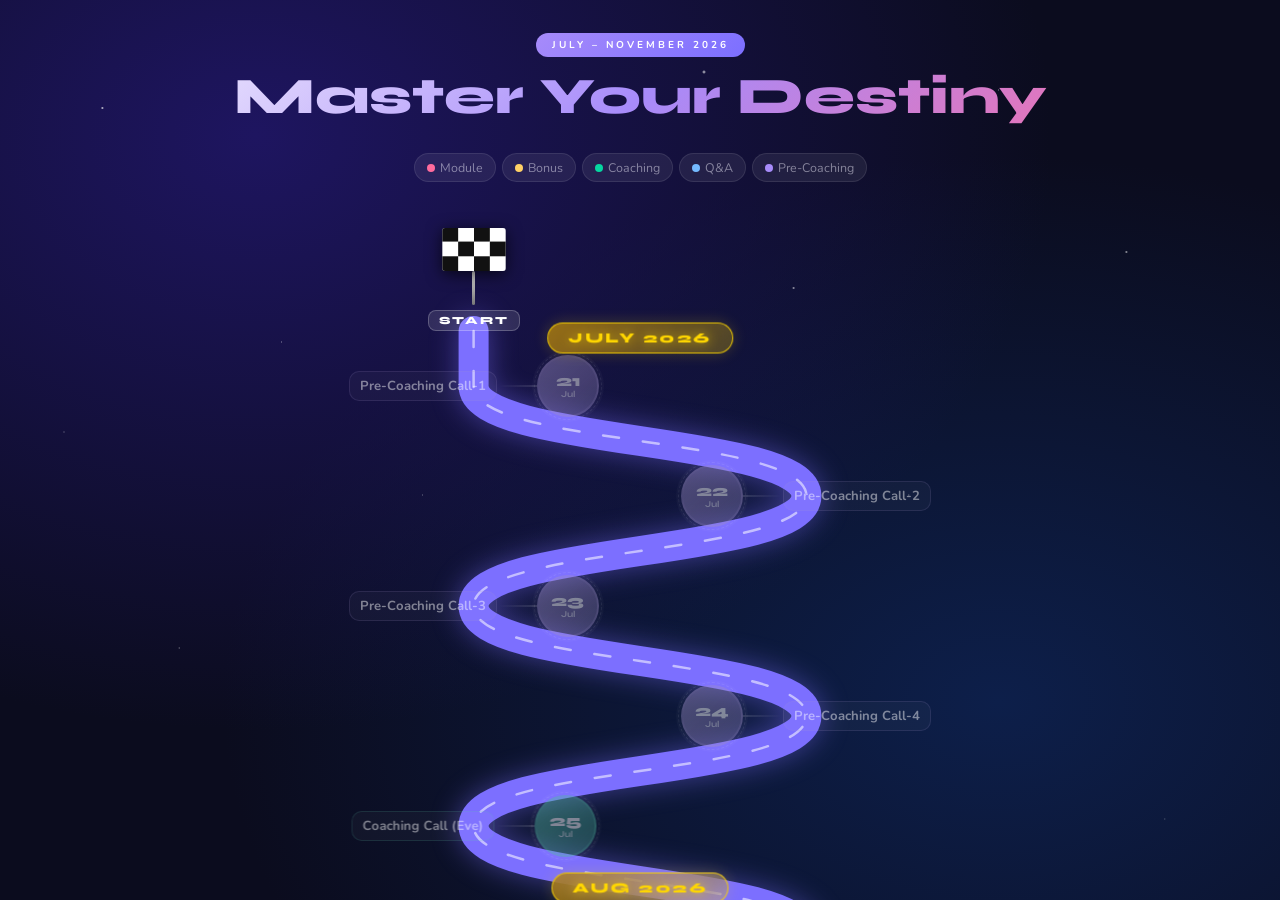
==== commit ebae2568: "Add files via upload" ====
--- a/index.html
+++ b/index.html
@@ -67,7 +67,7 @@
   { date:"Jul 22", type:"precoaching", color:"#a78bfa", icon:"🚀", title:"Pre-Coaching Call-2", sub:"Setting Your Intentions", act:[{icon:"🚀",t:"Pre-Coaching Call-2"}], note:[{icon:"💡",t:"Access",d:"Tagmango Portal → Pre-Coaching Call-2"}] },
   { date:"Jul 23", type:"precoaching", color:"#a78bfa", icon:"🚀", title:"Pre-Coaching Call-3", sub:"Building the Mindset", act:[{icon:"🚀",t:"Pre-Coaching Call-3"}], note:[{icon:"💡",t:"Access",d:"Tagmango Portal → Pre-Coaching Call-3"}] },
   { date:"Jul 24", type:"precoaching", color:"#a78bfa", icon:"🚀", title:"Pre-Coaching Call-4", sub:"Getting Journey-Ready", act:[{icon:"🚀",t:"Pre-Coaching Call-4"}], note:[{icon:"💡",t:"Access",d:"Tagmango Portal → Pre-Coaching Call-4"}] },
-  { date:"Jul 26", type:"coaching", color:"#06d6a0", icon:"🎙️", title:"Coaching Call (Eve)", sub:"Group Coaching", act:[{icon:"🎙️",t:"Coaching Call – Evening",d:"Live group coaching.",tm:"7:00 – 9:00 PM"}], note:[{icon:"📞",t:"Coaching Calls",d:"All coaching calls on Sunday 9AM–11AM or 7PM–9PM."}] },
+  { date:"Jul 25", type:"coaching", color:"#06d6a0", icon:"🎙️", title:"Coaching Call (Eve)", sub:"Group Coaching", act:[{icon:"🎙️",t:"Coaching Call – Evening",d:"Live group coaching.",tm:"7:00 – 9:00 PM"}], note:[{icon:"📞",t:"Coaching Calls",d:"All coaching calls on Sunday 9AM–11AM or 7PM–9PM."}] },
   { date:"Aug 3", mL:"Aug 2026", type:"module", color:"#ff6b9d", icon:"📚", title:"Module-1", sub:"Creating a Paradigm Shift", act:[{icon:"📖",t:"Module-1: Creating a Paradigm Shift",d:"Creating a Paradigm Shift",tm:"Self-paced"}], note:[{icon:"💡",t:"Access",d:"Tagmango Portal → Module-1"}] },
   { date:"Aug 4", type:"bonus", color:"#ffd166", icon:"🌟", title:"Q&A-1 & Bonus-1", sub:"Live Q&A + 11 Spiritual Laws of the Universe", act:[{icon:"❓",t:"Q&A Session-1",d:"Live Q&A session.",tm:"7:00 – 8:00 PM"},{icon:"🎁",t:"Bonus-1: 11 Spiritual Laws of the Universe",d:"11 Spiritual Laws of the Universe",tm:"Self-paced"}], note:[{icon:"📞",t:"Q&A Sessions",d:"2 per month on weekdays, 7PM–8PM."},{icon:"💡",t:"Access",d:"Tagmango Portal → Bonus-1"}] },
   { date:"Aug 9", type:"coaching", color:"#06d6a0", icon:"🎙️", title:"Coaching Call (Mor)", sub:"Morning Coaching", act:[{icon:"🎙️",t:"Coaching Call – Morning",d:"Live group coaching.",tm:"9:00 – 11:00 AM"}], note:[{icon:"📞",t:"Coaching Calls",d:"All coaching calls on Sunday 9AM–11AM or 7PM–9PM."}] },
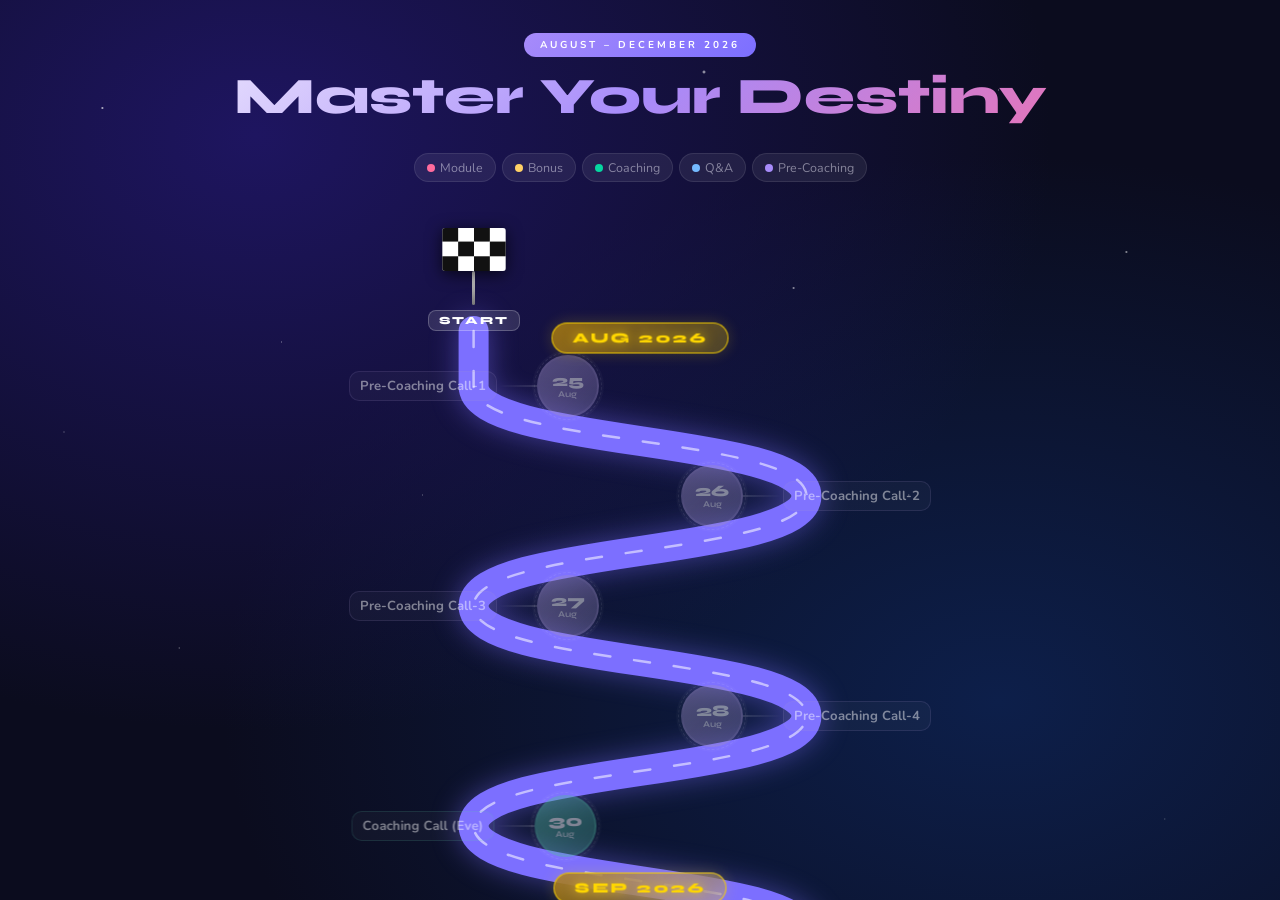
==== commit 94de0b25: "Add files via upload" ====
--- a/index.html
+++ b/index.html
@@ -17,7 +17,7 @@
 
   <!-- sticky header -->
   <div class="rm-header fu">
-    <div class="rm-tag">July – November 2026</div>
+    <div class="rm-tag">August – December 2026</div>
     <div class="rm-title">Master Your Destiny</div>
 
   </div>
@@ -63,41 +63,43 @@
    MILESTONE DATA
 ───────────────────────────────────────────── */
 const MILESTONES = [
-  { date:"Jul 21", mL:"July 2026", type:"precoaching", color:"#a78bfa", icon:"🚀", title:"Pre-Coaching Call-1", sub:"Foundation & Orientation", act:[{icon:"🚀",t:"Pre-Coaching Call-1"}], note:[{icon:"💡",t:"Access",d:"Tagmango Portal → Pre-Coaching Call-1"}] },
-  { date:"Jul 22", type:"precoaching", color:"#a78bfa", icon:"🚀", title:"Pre-Coaching Call-2", sub:"Setting Your Intentions", act:[{icon:"🚀",t:"Pre-Coaching Call-2"}], note:[{icon:"💡",t:"Access",d:"Tagmango Portal → Pre-Coaching Call-2"}] },
-  { date:"Jul 23", type:"precoaching", color:"#a78bfa", icon:"🚀", title:"Pre-Coaching Call-3", sub:"Building the Mindset", act:[{icon:"🚀",t:"Pre-Coaching Call-3"}], note:[{icon:"💡",t:"Access",d:"Tagmango Portal → Pre-Coaching Call-3"}] },
-  { date:"Jul 24", type:"precoaching", color:"#a78bfa", icon:"🚀", title:"Pre-Coaching Call-4", sub:"Getting Journey-Ready", act:[{icon:"🚀",t:"Pre-Coaching Call-4"}], note:[{icon:"💡",t:"Access",d:"Tagmango Portal → Pre-Coaching Call-4"}] },
-  { date:"Jul 25", type:"coaching", color:"#06d6a0", icon:"🎙️", title:"Coaching Call (Eve)", sub:"Group Coaching", act:[{icon:"🎙️",t:"Coaching Call – Evening",d:"Live group coaching.",tm:"7:00 – 9:00 PM"}], note:[{icon:"📞",t:"Coaching Calls",d:"All coaching calls on Sunday 9AM–11AM or 7PM–9PM."}] },
-  { date:"Aug 3", mL:"Aug 2026", type:"module", color:"#ff6b9d", icon:"📚", title:"Module-1", sub:"Creating a Paradigm Shift", act:[{icon:"📖",t:"Module-1: Creating a Paradigm Shift",d:"Creating a Paradigm Shift",tm:"Self-paced"}], note:[{icon:"💡",t:"Access",d:"Tagmango Portal → Module-1"}] },
-  { date:"Aug 4", type:"bonus", color:"#ffd166", icon:"🌟", title:"Q&A-1 & Bonus-1", sub:"Live Q&A + 11 Spiritual Laws of the Universe", act:[{icon:"❓",t:"Q&A Session-1",d:"Live Q&A session.",tm:"7:00 – 8:00 PM"},{icon:"🎁",t:"Bonus-1: 11 Spiritual Laws of the Universe",d:"11 Spiritual Laws of the Universe",tm:"Self-paced"}], note:[{icon:"📞",t:"Q&A Sessions",d:"2 per month on weekdays, 7PM–8PM."},{icon:"💡",t:"Access",d:"Tagmango Portal → Bonus-1"}] },
-  { date:"Aug 9", type:"coaching", color:"#06d6a0", icon:"🎙️", title:"Coaching Call (Mor)", sub:"Morning Coaching", act:[{icon:"🎙️",t:"Coaching Call – Morning",d:"Live group coaching.",tm:"9:00 – 11:00 AM"}], note:[{icon:"📞",t:"Coaching Calls",d:"All coaching calls on Sunday 9AM–11AM or 7PM–9PM."}] },
-  { date:"Aug 10", type:"module", color:"#ff6b9d", icon:"📚", title:"Module-2", sub:"Manifesting from the Quantum Realm", act:[{icon:"📖",t:"Module-2: Manifesting from the Quantum Realm & Healing The Inner Child",d:"Manifesting from the Quantum Realm & Healing The Inner Child",tm:"Self-paced"}], note:[{icon:"💡",t:"Access",d:"Tagmango Portal → Module-2"}] },
-  { date:"Aug 11", type:"bonus", color:"#ffd166", icon:"⭐", title:"Bonus-2", sub:"Opening Your Heart to Divine Love", act:[{icon:"🎁",t:"Bonus-2: Opening Your Heart to the Divine Unconditional Love",d:"Opening Your Heart to the Divine Unconditional Love",tm:"Self-paced"}], note:[{icon:"💡",t:"Access",d:"Tagmango Portal → Bonus-2"}] },
-  { date:"Aug 17", type:"module", color:"#ff6b9d", icon:"📚", title:"Module-3", sub:"Identity Shift & Quantum Jumping", act:[{icon:"📖",t:"Module-3: Identity Shift & Quantum Jumping",d:"Identity Shift & Quantum Jumping",tm:"Self-paced"}], note:[{icon:"💡",t:"Access",d:"Tagmango Portal → Module-3"}] },
-  { date:"Aug 18", type:"bonus", color:"#ffd166", icon:"⭐", title:"Bonus-3", sub:"Activating Intuition & Inner Wisdom", act:[{icon:"🎁",t:"Bonus-3: Activating Intuition & Inner Wisdom",d:"Activating Intuition & Inner Wisdom",tm:"Self-paced"}], note:[{icon:"💡",t:"Access",d:"Tagmango Portal → Bonus-3"}] },
-  { date:"Aug 20", type:"qa", color:"#74b9ff", icon:"❓", title:"Q&A-2", sub:"Live Q&A", act:[{icon:"❓",t:"Q&A Session-2",d:"Live Q&A session.",tm:"7:00 – 8:00 PM"}], note:[{icon:"📞",t:"Q&A Sessions",d:"2 per month on weekdays, 7PM–8PM."}] },
-  { date:"Aug 24", type:"module", color:"#ff6b9d", icon:"📚", title:"Module-4", sub:"Emotional Mastery & Self-concept Rebuild", act:[{icon:"📖",t:"Module-4: Emotional Mastery & Self-concept Rebuild",d:"Emotional Mastery & Self-concept Rebuild",tm:"Self-paced"}], note:[{icon:"💡",t:"Access",d:"Tagmango Portal → Module-4"}] },
-  { date:"Aug 25", type:"bonus", color:"#ffd166", icon:"⭐", title:"Bonus-4", sub:"Emotional Freedom Technique (EFT)", act:[{icon:"🎁",t:"Bonus-4: Emotional Freedom Technique (EFT)",d:"Emotional Freedom Technique (EFT)",tm:"Self-paced"}], note:[{icon:"💡",t:"Access",d:"Tagmango Portal → Bonus-4"}] },
+  { date:"Aug 25", mL:"Aug 2026", type:"precoaching", color:"#a78bfa", icon:"🚀", title:"Pre-Coaching Call-1", sub:"Foundation & Orientation", act:[{icon:"🚀",t:"Pre-Coaching Call-1"}], note:[{icon:"💡",t:"Access",d:"Tagmango Portal → Pre-Coaching Call-1"}] },
+  { date:"Aug 26", type:"precoaching", color:"#a78bfa", icon:"🚀", title:"Pre-Coaching Call-2", sub:"Setting Your Intentions", act:[{icon:"🚀",t:"Pre-Coaching Call-2"}], note:[{icon:"💡",t:"Access",d:"Tagmango Portal → Pre-Coaching Call-2"}] },
+  { date:"Aug 27", type:"precoaching", color:"#a78bfa", icon:"🚀", title:"Pre-Coaching Call-3", sub:"Building the Mindset", act:[{icon:"🚀",t:"Pre-Coaching Call-3"}], note:[{icon:"💡",t:"Access",d:"Tagmango Portal → Pre-Coaching Call-3"}] },
+  { date:"Aug 28", type:"precoaching", color:"#a78bfa", icon:"🚀", title:"Pre-Coaching Call-4", sub:"Getting Journey-Ready", act:[{icon:"🚀",t:"Pre-Coaching Call-4"}], note:[{icon:"💡",t:"Access",d:"Tagmango Portal → Pre-Coaching Call-4"}] },
   { date:"Aug 30", type:"coaching", color:"#06d6a0", icon:"🎙️", title:"Coaching Call (Eve)", sub:"Group Coaching", act:[{icon:"🎙️",t:"Coaching Call – Evening",d:"Live group coaching.",tm:"7:00 – 9:00 PM"}], note:[{icon:"📞",t:"Coaching Calls",d:"All coaching calls on Sunday 9AM–11AM or 7PM–9PM."}] },
-  { date:"Aug 31", type:"module", color:"#ff6b9d", icon:"📚", title:"Module-5", sub:"Releasing Blocks & Building Mental Resilience", act:[{icon:"📖",t:"Module-5: Releasing Blocks & Building Mental Resilience",d:"Releasing Blocks & Building Mental Resilience",tm:"Self-paced"}], note:[{icon:"💡",t:"Access",d:"Tagmango Portal → Module-5"}] },
-  { date:"Sep 1", mL:"Sep 2026", type:"bonus", color:"#ffd166", icon:"⭐", title:"Bonus-5", sub:"Guided Meditation for Quantum Healing", act:[{icon:"🎁",t:"Bonus-5: Guided Meditation for Quantum Healing",d:"Guided Meditation for Quantum Healing",tm:"Self-paced"}], note:[{icon:"💡",t:"Access",d:"Tagmango Portal → Bonus-5"}] },
-  { date:"Sep 7", type:"module", color:"#ff6b9d", icon:"📚", title:"Module-6", sub:"Belief Rewiring & Living from the End", act:[{icon:"📖",t:"Module-6: Belief Rewiring & Living from the End",d:"Belief Rewiring & Living from the End",tm:"Self-paced"}], note:[{icon:"💡",t:"Access",d:"Tagmango Portal → Module-6"}] },
-  { date:"Sep 8", type:"bonus", color:"#ffd166", icon:"⭐", title:"Bonus-6", sub:"Chakra Balancing & Cleansing", act:[{icon:"🎁",t:"Bonus-6: Guided Meditation for Chakra Balancing & Chakra Cleansing",d:"Guided Meditation for Chakra Balancing & Chakra Cleansing",tm:"Self-paced"}], note:[{icon:"💡",t:"Access",d:"Tagmango Portal → Bonus-6"}] },
-  { date:"Sep 14", type:"module", color:"#ff6b9d", icon:"📚", title:"Module-7", sub:"Reclaiming Your Power", act:[{icon:"📖",t:"Module-7: Reclaiming Your Power",d:"Reclaiming Your Power",tm:"Self-paced"}], note:[{icon:"💡",t:"Access",d:"Tagmango Portal → Module-7"}] },
-  { date:"Sep 15", type:"bonus", color:"#ffd166", icon:"🌟", title:"Q&A-3 & Bonus-Special-1", sub:"Live Q&A + Ancestral & Generational Trauma Healing", act:[{icon:"❓",t:"Q&A Session-3",d:"Live Q&A session.",tm:"7:00 – 8:00 PM"},{icon:"🌟",t:"Special Bonus: Ancestral & Generational Trauma Healing",d:"Ancestral & Generational Trauma Healing",tm:"Self-paced"}], note:[{icon:"📞",t:"Q&A Sessions",d:"2 per month on weekdays, 7PM–8PM."},{icon:"💡",t:"Access",d:"Tagmango Portal → Bonus-Special-1"}] },
+  { date:"Sep 1", mL:"Sep 2026", type:"module", color:"#ff6b9d", icon:"📚", title:"Module-1", sub:"Creating a Paradigm Shift", act:[{icon:"📖",t:"Module-1: Creating a Paradigm Shift",d:"Creating a Paradigm Shift",tm:"Self-paced"}], note:[{icon:"💡",t:"Access",d:"Tagmango Portal → Module-1"}] },
+  { date:"Sep 2", type:"bonus", color:"#ffd166", icon:"⭐", title:"Bonus-1", sub:"11 Spiritual Laws of the Universe", act:[{icon:"🎁",t:"Bonus-1: 11 Spiritual Laws of the Universe",d:"11 Spiritual Laws of the Universe",tm:"Self-paced"}], note:[{icon:"💡",t:"Access",d:"Tagmango Portal → Bonus-1"}] },
+  { date:"Sep 3", type:"qa", color:"#74b9ff", icon:"❓", title:"Q&A-1", sub:"Live Q&A", act:[{icon:"❓",t:"Q&A Session-1",d:"Live Q&A session.",tm:"7:00 – 8:00 PM"}], note:[{icon:"📞",t:"Q&A Sessions",d:"2 per month on weekdays, 7PM–8PM."}] },
+  { date:"Sep 8", type:"module", color:"#ff6b9d", icon:"📚", title:"Module-2", sub:"Manifesting from the Quantum Realm", act:[{icon:"📖",t:"Module-2: Manifesting from the Quantum Realm & Healing The Inner Child",d:"Manifesting from the Quantum Realm & Healing The Inner Child",tm:"Self-paced"}], note:[{icon:"💡",t:"Access",d:"Tagmango Portal → Module-2"}] },
+  { date:"Sep 9", type:"bonus", color:"#ffd166", icon:"⭐", title:"Bonus-2", sub:"Opening Your Heart to Divine Love", act:[{icon:"🎁",t:"Bonus-2: Opening Your Heart to the Divine Unconditional Love",d:"Opening Your Heart to the Divine Unconditional Love",tm:"Self-paced"}], note:[{icon:"💡",t:"Access",d:"Tagmango Portal → Bonus-2"}] },
+  { date:"Sep 15", type:"module", color:"#ff6b9d", icon:"📚", title:"Module-3", sub:"Identity Shift & Quantum Jumping", act:[{icon:"📖",t:"Module-3: Identity Shift & Quantum Jumping",d:"Identity Shift & Quantum Jumping",tm:"Self-paced"}], note:[{icon:"💡",t:"Access",d:"Tagmango Portal → Module-3"}] },
+  { date:"Sep 16", type:"bonus", color:"#ffd166", icon:"⭐", title:"Bonus-3", sub:"Activating Intuition & Inner Wisdom", act:[{icon:"🎁",t:"Bonus-3: Activating Intuition & Inner Wisdom",d:"Activating Intuition & Inner Wisdom",tm:"Self-paced"}], note:[{icon:"💡",t:"Access",d:"Tagmango Portal → Bonus-3"}] },
   { date:"Sep 20", type:"coaching", color:"#06d6a0", icon:"🎙️", title:"Coaching Call (Mor)", sub:"Morning Coaching", act:[{icon:"🎙️",t:"Coaching Call – Morning",d:"Live group coaching.",tm:"9:00 – 11:00 AM"}], note:[{icon:"📞",t:"Coaching Calls",d:"All coaching calls on Sunday 9AM–11AM or 7PM–9PM."}] },
-  { date:"Sep 21", type:"module", color:"#ff6b9d", icon:"📚", title:"Module-8", sub:"Energetic Alignment & Daily Rituals", act:[{icon:"📖",t:"Module-8: Energetic Alignment & Daily Rituals",d:"Energetic Alignment & Daily Rituals",tm:"Self-paced"}], note:[{icon:"💡",t:"Access",d:"Tagmango Portal → Module-8"}] },
-  { date:"Sep 22", type:"bonus", color:"#ffd166", icon:"⭐", title:"Bonus-Special-2", sub:"Guided Meditation on Anxiety & Stress Relief", act:[{icon:"🌟",t:"Special Bonus-2: Guided Meditation on Anxiety & Stress Relief",d:"Guided Meditation on Anxiety & Stress Relief",tm:"Self-paced"}], note:[{icon:"💡",t:"Access",d:"Tagmango Portal → Bonus-Special-2"}] },
-  { date:"Sep 28", type:"module", color:"#ff6b9d", icon:"📚", title:"Module-9", sub:"Embodiment of the Future Self", act:[{icon:"📖",t:"Module-9: Embodiment of the Future Self",d:"Embodiment of the Future Self",tm:"Self-paced"}], note:[{icon:"💡",t:"Access",d:"Tagmango Portal → Module-9"}] },
-  { date:"Sep 29", type:"bonus", color:"#ffd166", icon:"🌟", title:"Q&A-4 & Bonus-Special-3", sub:"Live Q&A + Guided Meditation on Letting Go", act:[{icon:"❓",t:"Q&A Session-4",d:"Live Q&A session.",tm:"7:00 – 8:00 PM"},{icon:"🌟",t:"Special Bonus-3: Guided Meditation on Letting Go",d:"Guided Meditation on Letting Go",tm:"Self-paced"}], note:[{icon:"📞",t:"Q&A Sessions",d:"2 per month on weekdays, 7PM–8PM."},{icon:"💡",t:"Access",d:"Tagmango Portal → Bonus-Special-3"}] },
-  { date:"Oct 4", mL:"Oct 2026", type:"coaching", color:"#06d6a0", icon:"🎙️", title:"Coaching Call (Eve)", sub:"Group Coaching", act:[{icon:"🎙️",t:"Coaching Call – Evening",d:"Live group coaching.",tm:"7:00 – 9:00 PM"}], note:[{icon:"📞",t:"Coaching Calls",d:"All coaching calls on Sunday 9AM–11AM or 7PM–9PM."}] },
-  { date:"Oct 5", type:"module", color:"#ff6b9d", icon:"📚", title:"Module-9", sub:"Embodiment of the Future Self", act:[{icon:"📖",t:"Module-9: Embodiment of the Future Self",d:"Embodiment of the Future Self",tm:"Self-paced"}], note:[{icon:"💡",t:"Access",d:"Tagmango Portal → Module-9"}] },
-  { date:"Oct 7", type:"qa", color:"#74b9ff", icon:"❓", title:"Q&A-5", sub:"Live Q&A", act:[{icon:"❓",t:"Q&A Session-5",d:"Live Q&A session.",tm:"7:00 – 8:00 PM"}], note:[{icon:"📞",t:"Q&A Sessions",d:"2 per month on weekdays, 7PM–8PM."}] },
-  { date:"Oct 12", type:"module", color:"#ff6b9d", icon:"📚", title:"Module-10", sub:"Heart Brain Coherence & Intuition Activation", act:[{icon:"📖",t:"Module-10: Heart Brain Coherence & Intuition Activation",d:"Heart Brain Coherence & Intuition Activation",tm:"Self-paced"}], note:[{icon:"💡",t:"Access",d:"Tagmango Portal → Module-10"}] },
-  { date:"Oct 19", type:"module", color:"#ff6b9d", icon:"📚", title:"Module-11", sub:"Manifestation From Wholeness", act:[{icon:"📖",t:"Module-11: Manifestation From Wholeness",d:"Manifestation From Wholeness",tm:"Self-paced"}], note:[{icon:"💡",t:"Access",d:"Tagmango Portal → Module-11"}] },
+  { date:"Sep 22", type:"module", color:"#ff6b9d", icon:"📚", title:"Module-4", sub:"Emotional Mastery & Self-concept Rebuild", act:[{icon:"📖",t:"Module-4: Emotional Mastery & Self-concept Rebuild",d:"Emotional Mastery & Self-concept Rebuild",tm:"Self-paced"}], note:[{icon:"💡",t:"Access",d:"Tagmango Portal → Module-4"}] },
+  { date:"Sep 23", type:"bonus", color:"#ffd166", icon:"⭐", title:"Bonus-4", sub:"Emotional Freedom Technique (EFT)", act:[{icon:"🎁",t:"Bonus-4: Emotional Freedom Technique (EFT)",d:"Emotional Freedom Technique (EFT)",tm:"Self-paced"}], note:[{icon:"💡",t:"Access",d:"Tagmango Portal → Bonus-4"}] },
+  { date:"Sep 29", type:"module", color:"#ff6b9d", icon:"📚", title:"Module-5", sub:"Releasing Blocks & Building Mental Resilience", act:[{icon:"📖",t:"Module-5: Releasing Blocks & Building Mental Resilience",d:"Releasing Blocks & Building Mental Resilience",tm:"Self-paced"}], note:[{icon:"💡",t:"Access",d:"Tagmango Portal → Module-5"}] },
+  { date:"Sep 30", type:"bonus", color:"#ffd166", icon:"⭐", title:"Bonus-5", sub:"Guided Meditation for Quantum Healing", act:[{icon:"🎁",t:"Bonus-5: Guided Meditation for Quantum Healing",d:"Guided Meditation for Quantum Healing",tm:"Self-paced"}], note:[{icon:"💡",t:"Access",d:"Tagmango Portal → Bonus-5"}] },
+  { date:"Oct 1", mL:"Oct 2026", type:"qa", color:"#74b9ff", icon:"❓", title:"Q&A-2", sub:"Live Q&A", act:[{icon:"❓",t:"Q&A Session-2",d:"Live Q&A session.",tm:"7:00 – 8:00 PM"}], note:[{icon:"📞",t:"Q&A Sessions",d:"2 per month on weekdays, 7PM–8PM."}] },
+  { date:"Oct 4", type:"coaching", color:"#06d6a0", icon:"🎙️", title:"Coaching Call (Eve)", sub:"Group Coaching", act:[{icon:"🎙️",t:"Coaching Call – Evening",d:"Live group coaching.",tm:"7:00 – 9:00 PM"}], note:[{icon:"📞",t:"Coaching Calls",d:"All coaching calls on Sunday 9AM–11AM or 7PM–9PM."}] },
+  { date:"Oct 6", type:"module", color:"#ff6b9d", icon:"📚", title:"Module-6", sub:"Belief Rewiring & Living from the End", act:[{icon:"📖",t:"Module-6: Belief Rewiring & Living from the End",d:"Belief Rewiring & Living from the End",tm:"Self-paced"}], note:[{icon:"💡",t:"Access",d:"Tagmango Portal → Module-6"}] },
+  { date:"Oct 7", type:"bonus", color:"#ffd166", icon:"⭐", title:"Bonus-6", sub:"Chakra Balancing & Cleansing", act:[{icon:"🎁",t:"Bonus-6: Guided Meditation for Chakra Balancing & Chakra Cleansing",d:"Guided Meditation for Chakra Balancing & Chakra Cleansing",tm:"Self-paced"}], note:[{icon:"💡",t:"Access",d:"Tagmango Portal → Bonus-6"}] },
+  { date:"Oct 13", type:"module", color:"#ff6b9d", icon:"📚", title:"Module-7", sub:"Reclaiming Your Power", act:[{icon:"📖",t:"Module-7: Reclaiming Your Power",d:"Reclaiming Your Power",tm:"Self-paced"}], note:[{icon:"💡",t:"Access",d:"Tagmango Portal → Module-7"}] },
+  { date:"Oct 14", type:"bonus", color:"#ffd166", icon:"🌟", title:"Bonus-Special-1", sub:"Ancestral & Generational Trauma Healing", act:[{icon:"🌟",t:"Special Bonus: Ancestral & Generational Trauma Healing",d:"Ancestral & Generational Trauma Healing",tm:"Self-paced"}], note:[{icon:"💡",t:"Access",d:"Tagmango Portal → Bonus-Special-1"}] },
+  { date:"Oct 15", type:"qa", color:"#74b9ff", icon:"❓", title:"Q&A-3", sub:"Live Q&A", act:[{icon:"❓",t:"Q&A Session-3",d:"Live Q&A session.",tm:"7:00 – 8:00 PM"}], note:[{icon:"📞",t:"Q&A Sessions",d:"2 per month on weekdays, 7PM–8PM."}] },
+  { date:"Oct 20", type:"module", color:"#ff6b9d", icon:"📚", title:"Module-8", sub:"Energetic Alignment & Daily Rituals", act:[{icon:"📖",t:"Module-8: Energetic Alignment & Daily Rituals",d:"Energetic Alignment & Daily Rituals",tm:"Self-paced"}], note:[{icon:"💡",t:"Access",d:"Tagmango Portal → Module-8"}] },
+  { date:"Oct 21", type:"bonus", color:"#ffd166", icon:"⭐", title:"Bonus-Special-2", sub:"Guided Meditation on Anxiety & Stress Relief", act:[{icon:"🌟",t:"Special Bonus-2: Guided Meditation on Anxiety & Stress Relief",d:"Guided Meditation on Anxiety & Stress Relief",tm:"Self-paced"}], note:[{icon:"💡",t:"Access",d:"Tagmango Portal → Bonus-Special-2"}] },
   { date:"Oct 25", type:"coaching", color:"#06d6a0", icon:"🎙️", title:"Coaching Call (Mor)", sub:"Morning Coaching", act:[{icon:"🎙️",t:"Coaching Call – Morning",d:"Live group coaching.",tm:"9:00 – 11:00 AM"}], note:[{icon:"📞",t:"Coaching Calls",d:"All coaching calls on Sunday 9AM–11AM or 7PM–9PM."}] },
-  { date:"Oct 26", type:"module", color:"#ff6b9d", icon:"📚", title:"Module-12", sub:"Integration, Expansion & Destiny Blueprint", act:[{icon:"📖",t:"Module-12: Integration, Expansion & Destiny Blueprint",d:"Integration, Expansion & Destiny Blueprint",tm:"Self-paced"}], note:[{icon:"💡",t:"Access",d:"Tagmango Portal → Module-12"}] },
-  { date:"Nov 4", mL:"Nov 2026", type:"qa", color:"#74b9ff", icon:"❓", title:"Q&A-6", sub:"Final Q&A", act:[{icon:"❓",t:"Q&A Session-6 (Final)",d:"Live Q&A session.",tm:"7:00 – 8:00 PM"}], note:[{icon:"📞",t:"Q&A Sessions",d:"2 per month on weekdays, 7PM–8PM."}] },
+  { date:"Oct 27", type:"module", color:"#ff6b9d", icon:"📚", title:"Module-9", sub:"Embodiment of the Future Self", act:[{icon:"📖",t:"Module-9: Embodiment of the Future Self",d:"Embodiment of the Future Self",tm:"Self-paced"}], note:[{icon:"💡",t:"Access",d:"Tagmango Portal → Module-9"}] },
+  { date:"Oct 28", type:"bonus", color:"#ffd166", icon:"🌟", title:"Bonus-Special-3", sub:"Guided Meditation on Letting Go", act:[{icon:"🌟",t:"Special Bonus-3: Guided Meditation on Letting Go",d:"Guided Meditation on Letting Go",tm:"Self-paced"}], note:[{icon:"💡",t:"Access",d:"Tagmango Portal → Bonus-Special-3"}] },
+  { date:"Nov 3", mL:"Nov 2026", type:"module", color:"#ff6b9d", icon:"📚", title:"Module-10", sub:"Heart Brain Coherence & Intuition Activation", act:[{icon:"📖",t:"Module-10: Heart Brain Coherence & Intuition Activation",d:"Heart Brain Coherence & Intuition Activation",tm:"Self-paced"}], note:[{icon:"💡",t:"Access",d:"Tagmango Portal → Module-10"}] },
+  { date:"Nov 10", type:"module", color:"#ff6b9d", icon:"📚", title:"Module-11", sub:"Manifestation From Wholeness", act:[{icon:"📖",t:"Module-11: Manifestation From Wholeness",d:"Manifestation From Wholeness",tm:"Self-paced"}], note:[{icon:"💡",t:"Access",d:"Tagmango Portal → Module-11"}] },
+  { date:"Nov 11", type:"qa", color:"#74b9ff", icon:"❓", title:"Q&A-4", sub:"Live Q&A", act:[{icon:"❓",t:"Q&A Session-4",d:"Live Q&A session.",tm:"7:00 – 8:00 PM"}], note:[{icon:"📞",t:"Q&A Sessions",d:"2 per month on weekdays, 7PM–8PM."}] },
+  { date:"Nov 17", type:"module", color:"#ff6b9d", icon:"📚", title:"Module-12", sub:"Integration, Expansion & Destiny Blueprint", act:[{icon:"📖",t:"Module-12: Integration, Expansion & Destiny Blueprint",d:"Integration, Expansion & Destiny Blueprint",tm:"Self-paced"}], note:[{icon:"💡",t:"Access",d:"Tagmango Portal → Module-12"}] },
+  { date:"Nov 29", type:"coaching", color:"#06d6a0", icon:"🎙️", title:"Coaching Call (Eve)", sub:"Group Coaching", act:[{icon:"🎙️",t:"Coaching Call – Evening",d:"Live group coaching.",tm:"7:00 – 9:00 PM"}], note:[{icon:"📞",t:"Coaching Calls",d:"All coaching calls on Sunday 9AM–11AM or 7PM–9PM."}] },
+  { date:"Dec 9", mL:"Dec 2026", type:"qa", color:"#74b9ff", icon:"❓", title:"Q&A-5", sub:"Live Q&A", act:[{icon:"❓",t:"Q&A Session-5",d:"Live Q&A session.",tm:"7:00 – 8:00 PM"}], note:[{icon:"📞",t:"Q&A Sessions",d:"2 per month on weekdays, 7PM–8PM."}] },
+  { date:"Dec 20", type:"coaching", color:"#06d6a0", icon:"🎙️", title:"Coaching Call (Mor)", sub:"Morning Coaching", act:[{icon:"🎙️",t:"Coaching Call – Morning",d:"Live group coaching.",tm:"9:00 – 11:00 AM"}], note:[{icon:"📞",t:"Coaching Calls",d:"All coaching calls on Sunday 9AM–11AM or 7PM–9PM."}] },
+  { date:"Dec 29", type:"qa", color:"#74b9ff", icon:"❓", title:"Q&A-6", sub:"Final Q&A", act:[{icon:"❓",t:"Q&A Session-6 (Final)",d:"Live Q&A session.",tm:"7:00 – 8:00 PM"}], note:[{icon:"📞",t:"Q&A Sessions",d:"2 per month on weekdays, 7PM–8PM."}] },
 ];
 
 /* ─────────────────────────────────────────────
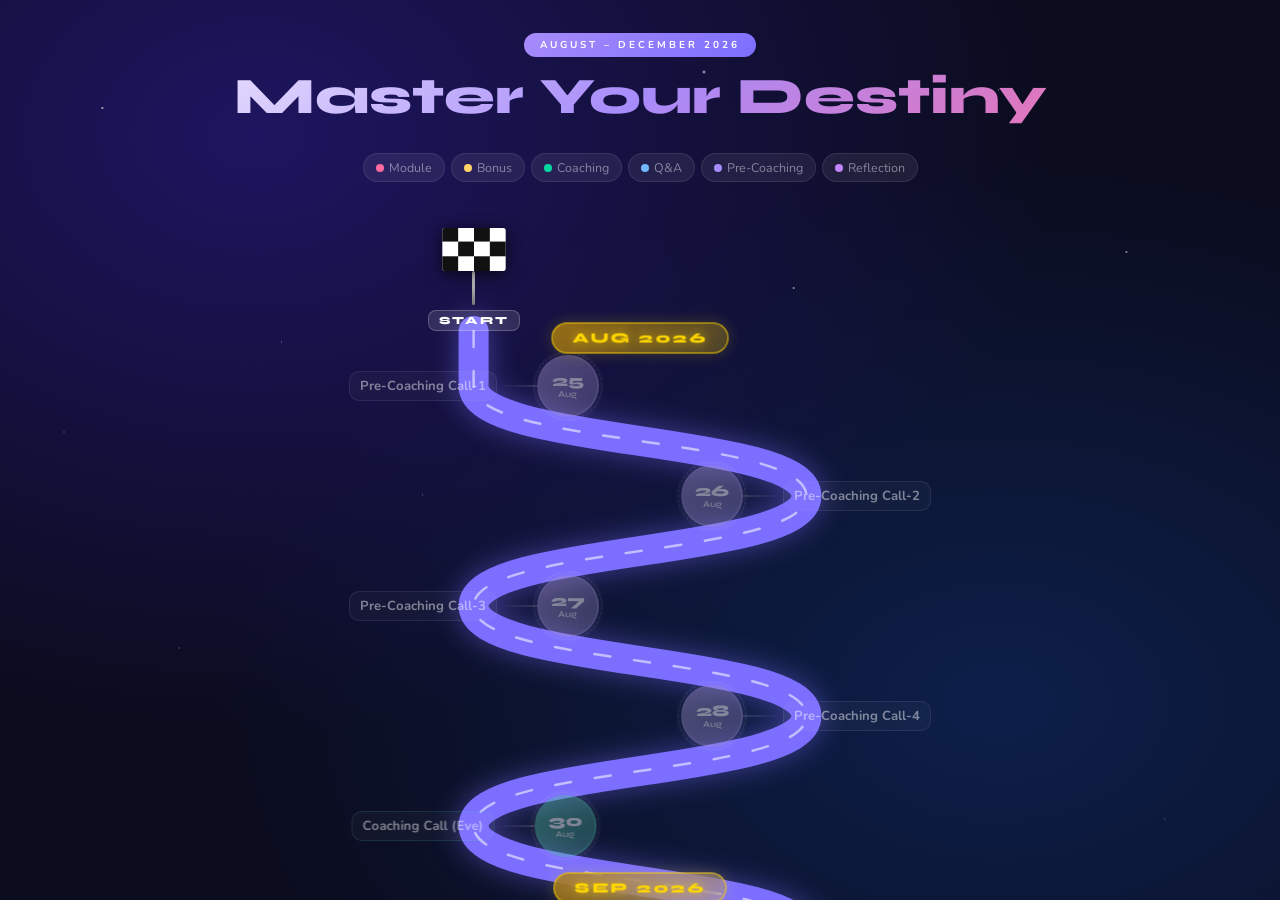
==== commit fc736470: "Add files via upload" ====
--- a/index.html
+++ b/index.html
@@ -29,6 +29,7 @@
     <div class="lpill"><span class="ldot" style="background:#06d6a0"></span>Coaching</div>
     <div class="lpill"><span class="ldot" style="background:#74b9ff"></span>Q&amp;A</div>
     <div class="lpill"><span class="ldot" style="background:#a78bfa"></span>Pre-Coaching</div>
+    <div class="lpill"><span class="ldot" style="background:#c084fc"></span>Reflection</div>
 
   </div>
 
@@ -80,6 +81,7 @@
   { date:"Sep 23", type:"bonus", color:"#ffd166", icon:"⭐", title:"Bonus-4", sub:"Emotional Freedom Technique (EFT)", act:[{icon:"🎁",t:"Bonus-4: Emotional Freedom Technique (EFT)",d:"Emotional Freedom Technique (EFT)",tm:"Self-paced"}], note:[{icon:"💡",t:"Access",d:"Tagmango Portal → Bonus-4"}] },
   { date:"Sep 29", type:"module", color:"#ff6b9d", icon:"📚", title:"Module-5", sub:"Releasing Blocks & Building Mental Resilience", act:[{icon:"📖",t:"Module-5: Releasing Blocks & Building Mental Resilience",d:"Releasing Blocks & Building Mental Resilience",tm:"Self-paced"}], note:[{icon:"💡",t:"Access",d:"Tagmango Portal → Module-5"}] },
   { date:"Sep 30", type:"bonus", color:"#ffd166", icon:"⭐", title:"Bonus-5", sub:"Guided Meditation for Quantum Healing", act:[{icon:"🎁",t:"Bonus-5: Guided Meditation for Quantum Healing",d:"Guided Meditation for Quantum Healing",tm:"Self-paced"}], note:[{icon:"💡",t:"Access",d:"Tagmango Portal → Bonus-5"}] },
+  { date:"Sep 30", type:"reflection", color:"#c084fc", icon:"🔮", title:"Weekly Reflection-1", sub:"Weekly Check-in", act:[{icon:"🧹",t:"Weekly Reflection-1",tm:"Wednesday"}], note:[] },
   { date:"Oct 1", mL:"Oct 2026", type:"qa", color:"#74b9ff", icon:"❓", title:"Q&A-2", sub:"Live Q&A", act:[{icon:"❓",t:"Q&A Session-2",d:"Live Q&A session.",tm:"7:00 – 8:00 PM"}], note:[{icon:"📞",t:"Q&A Sessions",d:"2 per month on weekdays, 7PM–8PM."}] },
   { date:"Oct 4", type:"coaching", color:"#06d6a0", icon:"🎙️", title:"Coaching Call (Eve)", sub:"Group Coaching", act:[{icon:"🎙️",t:"Coaching Call – Evening",d:"Live group coaching.",tm:"7:00 – 9:00 PM"}], note:[{icon:"📞",t:"Coaching Calls",d:"All coaching calls on Sunday 9AM–11AM or 7PM–9PM."}] },
   { date:"Oct 6", type:"module", color:"#ff6b9d", icon:"📚", title:"Module-6", sub:"Belief Rewiring & Living from the End", act:[{icon:"📖",t:"Module-6: Belief Rewiring & Living from the End",d:"Belief Rewiring & Living from the End",tm:"Self-paced"}], note:[{icon:"💡",t:"Access",d:"Tagmango Portal → Module-6"}] },
@@ -92,11 +94,13 @@
   { date:"Oct 25", type:"coaching", color:"#06d6a0", icon:"🎙️", title:"Coaching Call (Mor)", sub:"Morning Coaching", act:[{icon:"🎙️",t:"Coaching Call – Morning",d:"Live group coaching.",tm:"9:00 – 11:00 AM"}], note:[{icon:"📞",t:"Coaching Calls",d:"All coaching calls on Sunday 9AM–11AM or 7PM–9PM."}] },
   { date:"Oct 27", type:"module", color:"#ff6b9d", icon:"📚", title:"Module-9", sub:"Embodiment of the Future Self", act:[{icon:"📖",t:"Module-9: Embodiment of the Future Self",d:"Embodiment of the Future Self",tm:"Self-paced"}], note:[{icon:"💡",t:"Access",d:"Tagmango Portal → Module-9"}] },
   { date:"Oct 28", type:"bonus", color:"#ffd166", icon:"🌟", title:"Bonus-Special-3", sub:"Guided Meditation on Letting Go", act:[{icon:"🌟",t:"Special Bonus-3: Guided Meditation on Letting Go",d:"Guided Meditation on Letting Go",tm:"Self-paced"}], note:[{icon:"💡",t:"Access",d:"Tagmango Portal → Bonus-Special-3"}] },
+  { date:"Oct 31", type:"reflection", color:"#c084fc", icon:"🔮", title:"Weekly Reflection-2", sub:"Weekly Check-in", act:[{icon:"🧹",t:"Weekly Reflection-2",tm:"Saturday"}], note:[] },
   { date:"Nov 3", mL:"Nov 2026", type:"module", color:"#ff6b9d", icon:"📚", title:"Module-10", sub:"Heart Brain Coherence & Intuition Activation", act:[{icon:"📖",t:"Module-10: Heart Brain Coherence & Intuition Activation",d:"Heart Brain Coherence & Intuition Activation",tm:"Self-paced"}], note:[{icon:"💡",t:"Access",d:"Tagmango Portal → Module-10"}] },
   { date:"Nov 10", type:"module", color:"#ff6b9d", icon:"📚", title:"Module-11", sub:"Manifestation From Wholeness", act:[{icon:"📖",t:"Module-11: Manifestation From Wholeness",d:"Manifestation From Wholeness",tm:"Self-paced"}], note:[{icon:"💡",t:"Access",d:"Tagmango Portal → Module-11"}] },
   { date:"Nov 11", type:"qa", color:"#74b9ff", icon:"❓", title:"Q&A-4", sub:"Live Q&A", act:[{icon:"❓",t:"Q&A Session-4",d:"Live Q&A session.",tm:"7:00 – 8:00 PM"}], note:[{icon:"📞",t:"Q&A Sessions",d:"2 per month on weekdays, 7PM–8PM."}] },
   { date:"Nov 17", type:"module", color:"#ff6b9d", icon:"📚", title:"Module-12", sub:"Integration, Expansion & Destiny Blueprint", act:[{icon:"📖",t:"Module-12: Integration, Expansion & Destiny Blueprint",d:"Integration, Expansion & Destiny Blueprint",tm:"Self-paced"}], note:[{icon:"💡",t:"Access",d:"Tagmango Portal → Module-12"}] },
   { date:"Nov 29", type:"coaching", color:"#06d6a0", icon:"🎙️", title:"Coaching Call (Eve)", sub:"Group Coaching", act:[{icon:"🎙️",t:"Coaching Call – Evening",d:"Live group coaching.",tm:"7:00 – 9:00 PM"}], note:[{icon:"📞",t:"Coaching Calls",d:"All coaching calls on Sunday 9AM–11AM or 7PM–9PM."}] },
+  { date:"Nov 30", type:"reflection", color:"#c084fc", icon:"🔮", title:"Weekly Reflection-3", sub:"Weekly Check-in", act:[{icon:"🧹",t:"Weekly Reflection-3",tm:"Monday"}], note:[] },
   { date:"Dec 9", mL:"Dec 2026", type:"qa", color:"#74b9ff", icon:"❓", title:"Q&A-5", sub:"Live Q&A", act:[{icon:"❓",t:"Q&A Session-5",d:"Live Q&A session.",tm:"7:00 – 8:00 PM"}], note:[{icon:"📞",t:"Q&A Sessions",d:"2 per month on weekdays, 7PM–8PM."}] },
   { date:"Dec 20", type:"coaching", color:"#06d6a0", icon:"🎙️", title:"Coaching Call (Mor)", sub:"Morning Coaching", act:[{icon:"🎙️",t:"Coaching Call – Morning",d:"Live group coaching.",tm:"9:00 – 11:00 AM"}], note:[{icon:"📞",t:"Coaching Calls",d:"All coaching calls on Sunday 9AM–11AM or 7PM–9PM."}] },
   { date:"Dec 29", type:"qa", color:"#74b9ff", icon:"❓", title:"Q&A-6", sub:"Final Q&A", act:[{icon:"❓",t:"Q&A Session-6 (Final)",d:"Live Q&A session.",tm:"7:00 – 8:00 PM"}], note:[{icon:"📞",t:"Q&A Sessions",d:"2 per month on weekdays, 7PM–8PM."}] },
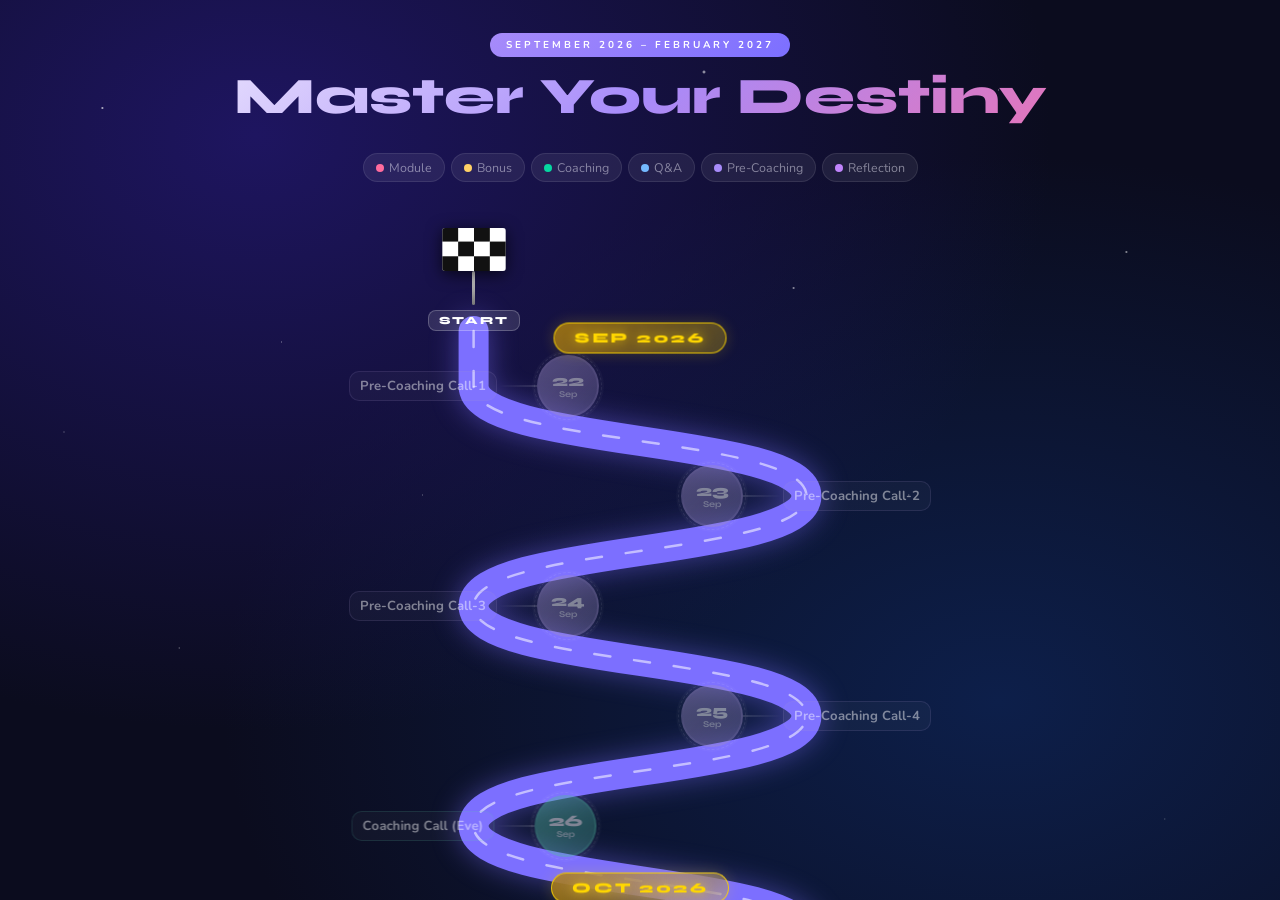
==== commit bd1d5fd2: "Add files via upload" ====
--- a/index.html
+++ b/index.html
@@ -17,7 +17,7 @@
 
   <!-- sticky header -->
   <div class="rm-header fu">
-    <div class="rm-tag">August – December 2026</div>
+    <div class="rm-tag">September 2026 – February 2027</div>
     <div class="rm-title">Master Your Destiny</div>
 
   </div>
@@ -64,46 +64,46 @@
    MILESTONE DATA
 ───────────────────────────────────────────── */
 const MILESTONES = [
-  { date:"Aug 25", mL:"Aug 2026", type:"precoaching", color:"#a78bfa", icon:"🚀", title:"Pre-Coaching Call-1", sub:"Foundation & Orientation", act:[{icon:"🚀",t:"Pre-Coaching Call-1"}], note:[{icon:"💡",t:"Access",d:"Tagmango Portal → Pre-Coaching Call-1"}] },
-  { date:"Aug 26", type:"precoaching", color:"#a78bfa", icon:"🚀", title:"Pre-Coaching Call-2", sub:"Setting Your Intentions", act:[{icon:"🚀",t:"Pre-Coaching Call-2"}], note:[{icon:"💡",t:"Access",d:"Tagmango Portal → Pre-Coaching Call-2"}] },
-  { date:"Aug 27", type:"precoaching", color:"#a78bfa", icon:"🚀", title:"Pre-Coaching Call-3", sub:"Building the Mindset", act:[{icon:"🚀",t:"Pre-Coaching Call-3"}], note:[{icon:"💡",t:"Access",d:"Tagmango Portal → Pre-Coaching Call-3"}] },
-  { date:"Aug 28", type:"precoaching", color:"#a78bfa", icon:"🚀", title:"Pre-Coaching Call-4", sub:"Getting Journey-Ready", act:[{icon:"🚀",t:"Pre-Coaching Call-4"}], note:[{icon:"💡",t:"Access",d:"Tagmango Portal → Pre-Coaching Call-4"}] },
-  { date:"Aug 30", type:"coaching", color:"#06d6a0", icon:"🎙️", title:"Coaching Call (Eve)", sub:"Group Coaching", act:[{icon:"🎙️",t:"Coaching Call – Evening",d:"Live group coaching.",tm:"7:00 – 9:00 PM"}], note:[{icon:"📞",t:"Coaching Calls",d:"All coaching calls on Sunday 9AM–11AM or 7PM–9PM."}] },
-  { date:"Sep 1", mL:"Sep 2026", type:"module", color:"#ff6b9d", icon:"📚", title:"Module-1", sub:"Creating a Paradigm Shift", act:[{icon:"📖",t:"Module-1: Creating a Paradigm Shift",d:"Creating a Paradigm Shift",tm:"Self-paced"}], note:[{icon:"💡",t:"Access",d:"Tagmango Portal → Module-1"}] },
-  { date:"Sep 2", type:"bonus", color:"#ffd166", icon:"⭐", title:"Bonus-1", sub:"11 Spiritual Laws of the Universe", act:[{icon:"🎁",t:"Bonus-1: 11 Spiritual Laws of the Universe",d:"11 Spiritual Laws of the Universe",tm:"Self-paced"}], note:[{icon:"💡",t:"Access",d:"Tagmango Portal → Bonus-1"}] },
-  { date:"Sep 3", type:"qa", color:"#74b9ff", icon:"❓", title:"Q&A-1", sub:"Live Q&A", act:[{icon:"❓",t:"Q&A Session-1",d:"Live Q&A session.",tm:"7:00 – 8:00 PM"}], note:[{icon:"📞",t:"Q&A Sessions",d:"2 per month on weekdays, 7PM–8PM."}] },
-  { date:"Sep 8", type:"module", color:"#ff6b9d", icon:"📚", title:"Module-2", sub:"Manifesting from the Quantum Realm", act:[{icon:"📖",t:"Module-2: Manifesting from the Quantum Realm & Healing The Inner Child",d:"Manifesting from the Quantum Realm & Healing The Inner Child",tm:"Self-paced"}], note:[{icon:"💡",t:"Access",d:"Tagmango Portal → Module-2"}] },
-  { date:"Sep 9", type:"bonus", color:"#ffd166", icon:"⭐", title:"Bonus-2", sub:"Opening Your Heart to Divine Love", act:[{icon:"🎁",t:"Bonus-2: Opening Your Heart to the Divine Unconditional Love",d:"Opening Your Heart to the Divine Unconditional Love",tm:"Self-paced"}], note:[{icon:"💡",t:"Access",d:"Tagmango Portal → Bonus-2"}] },
-  { date:"Sep 15", type:"module", color:"#ff6b9d", icon:"📚", title:"Module-3", sub:"Identity Shift & Quantum Jumping", act:[{icon:"📖",t:"Module-3: Identity Shift & Quantum Jumping",d:"Identity Shift & Quantum Jumping",tm:"Self-paced"}], note:[{icon:"💡",t:"Access",d:"Tagmango Portal → Module-3"}] },
-  { date:"Sep 16", type:"bonus", color:"#ffd166", icon:"⭐", title:"Bonus-3", sub:"Activating Intuition & Inner Wisdom", act:[{icon:"🎁",t:"Bonus-3: Activating Intuition & Inner Wisdom",d:"Activating Intuition & Inner Wisdom",tm:"Self-paced"}], note:[{icon:"💡",t:"Access",d:"Tagmango Portal → Bonus-3"}] },
-  { date:"Sep 20", type:"coaching", color:"#06d6a0", icon:"🎙️", title:"Coaching Call (Mor)", sub:"Morning Coaching", act:[{icon:"🎙️",t:"Coaching Call – Morning",d:"Live group coaching.",tm:"9:00 – 11:00 AM"}], note:[{icon:"📞",t:"Coaching Calls",d:"All coaching calls on Sunday 9AM–11AM or 7PM–9PM."}] },
-  { date:"Sep 22", type:"module", color:"#ff6b9d", icon:"📚", title:"Module-4", sub:"Emotional Mastery & Self-concept Rebuild", act:[{icon:"📖",t:"Module-4: Emotional Mastery & Self-concept Rebuild",d:"Emotional Mastery & Self-concept Rebuild",tm:"Self-paced"}], note:[{icon:"💡",t:"Access",d:"Tagmango Portal → Module-4"}] },
-  { date:"Sep 23", type:"bonus", color:"#ffd166", icon:"⭐", title:"Bonus-4", sub:"Emotional Freedom Technique (EFT)", act:[{icon:"🎁",t:"Bonus-4: Emotional Freedom Technique (EFT)",d:"Emotional Freedom Technique (EFT)",tm:"Self-paced"}], note:[{icon:"💡",t:"Access",d:"Tagmango Portal → Bonus-4"}] },
-  { date:"Sep 29", type:"module", color:"#ff6b9d", icon:"📚", title:"Module-5", sub:"Releasing Blocks & Building Mental Resilience", act:[{icon:"📖",t:"Module-5: Releasing Blocks & Building Mental Resilience",d:"Releasing Blocks & Building Mental Resilience",tm:"Self-paced"}], note:[{icon:"💡",t:"Access",d:"Tagmango Portal → Module-5"}] },
-  { date:"Sep 30", type:"bonus", color:"#ffd166", icon:"⭐", title:"Bonus-5", sub:"Guided Meditation for Quantum Healing", act:[{icon:"🎁",t:"Bonus-5: Guided Meditation for Quantum Healing",d:"Guided Meditation for Quantum Healing",tm:"Self-paced"}], note:[{icon:"💡",t:"Access",d:"Tagmango Portal → Bonus-5"}] },
-  { date:"Sep 30", type:"reflection", color:"#c084fc", icon:"🔮", title:"Weekly Reflection-1", sub:"Weekly Check-in", act:[{icon:"🧹",t:"Weekly Reflection-1",tm:"Wednesday"}], note:[] },
-  { date:"Oct 1", mL:"Oct 2026", type:"qa", color:"#74b9ff", icon:"❓", title:"Q&A-2", sub:"Live Q&A", act:[{icon:"❓",t:"Q&A Session-2",d:"Live Q&A session.",tm:"7:00 – 8:00 PM"}], note:[{icon:"📞",t:"Q&A Sessions",d:"2 per month on weekdays, 7PM–8PM."}] },
-  { date:"Oct 4", type:"coaching", color:"#06d6a0", icon:"🎙️", title:"Coaching Call (Eve)", sub:"Group Coaching", act:[{icon:"🎙️",t:"Coaching Call – Evening",d:"Live group coaching.",tm:"7:00 – 9:00 PM"}], note:[{icon:"📞",t:"Coaching Calls",d:"All coaching calls on Sunday 9AM–11AM or 7PM–9PM."}] },
-  { date:"Oct 6", type:"module", color:"#ff6b9d", icon:"📚", title:"Module-6", sub:"Belief Rewiring & Living from the End", act:[{icon:"📖",t:"Module-6: Belief Rewiring & Living from the End",d:"Belief Rewiring & Living from the End",tm:"Self-paced"}], note:[{icon:"💡",t:"Access",d:"Tagmango Portal → Module-6"}] },
-  { date:"Oct 7", type:"bonus", color:"#ffd166", icon:"⭐", title:"Bonus-6", sub:"Chakra Balancing & Cleansing", act:[{icon:"🎁",t:"Bonus-6: Guided Meditation for Chakra Balancing & Chakra Cleansing",d:"Guided Meditation for Chakra Balancing & Chakra Cleansing",tm:"Self-paced"}], note:[{icon:"💡",t:"Access",d:"Tagmango Portal → Bonus-6"}] },
-  { date:"Oct 13", type:"module", color:"#ff6b9d", icon:"📚", title:"Module-7", sub:"Reclaiming Your Power", act:[{icon:"📖",t:"Module-7: Reclaiming Your Power",d:"Reclaiming Your Power",tm:"Self-paced"}], note:[{icon:"💡",t:"Access",d:"Tagmango Portal → Module-7"}] },
-  { date:"Oct 14", type:"bonus", color:"#ffd166", icon:"🌟", title:"Bonus-Special-1", sub:"Ancestral & Generational Trauma Healing", act:[{icon:"🌟",t:"Special Bonus: Ancestral & Generational Trauma Healing",d:"Ancestral & Generational Trauma Healing",tm:"Self-paced"}], note:[{icon:"💡",t:"Access",d:"Tagmango Portal → Bonus-Special-1"}] },
-  { date:"Oct 15", type:"qa", color:"#74b9ff", icon:"❓", title:"Q&A-3", sub:"Live Q&A", act:[{icon:"❓",t:"Q&A Session-3",d:"Live Q&A session.",tm:"7:00 – 8:00 PM"}], note:[{icon:"📞",t:"Q&A Sessions",d:"2 per month on weekdays, 7PM–8PM."}] },
-  { date:"Oct 20", type:"module", color:"#ff6b9d", icon:"📚", title:"Module-8", sub:"Energetic Alignment & Daily Rituals", act:[{icon:"📖",t:"Module-8: Energetic Alignment & Daily Rituals",d:"Energetic Alignment & Daily Rituals",tm:"Self-paced"}], note:[{icon:"💡",t:"Access",d:"Tagmango Portal → Module-8"}] },
-  { date:"Oct 21", type:"bonus", color:"#ffd166", icon:"⭐", title:"Bonus-Special-2", sub:"Guided Meditation on Anxiety & Stress Relief", act:[{icon:"🌟",t:"Special Bonus-2: Guided Meditation on Anxiety & Stress Relief",d:"Guided Meditation on Anxiety & Stress Relief",tm:"Self-paced"}], note:[{icon:"💡",t:"Access",d:"Tagmango Portal → Bonus-Special-2"}] },
+  { date:"Sep 22", mL:"Sep 2026", type:"precoaching", color:"#a78bfa", icon:"🚀", title:"Pre-Coaching Call-1", sub:"Foundation & Orientation", act:[{icon:"🚀",t:"Pre-Coaching Call-1"}], note:[{icon:"💡",t:"Access",d:"Tagmango Portal → Pre-Coaching Call-1"}] },
+  { date:"Sep 23", type:"precoaching", color:"#a78bfa", icon:"🚀", title:"Pre-Coaching Call-2", sub:"Setting Your Intentions", act:[{icon:"🚀",t:"Pre-Coaching Call-2"}], note:[{icon:"💡",t:"Access",d:"Tagmango Portal → Pre-Coaching Call-2"}] },
+  { date:"Sep 24", type:"precoaching", color:"#a78bfa", icon:"🚀", title:"Pre-Coaching Call-3", sub:"Building the Mindset", act:[{icon:"🚀",t:"Pre-Coaching Call-3"}], note:[{icon:"💡",t:"Access",d:"Tagmango Portal → Pre-Coaching Call-3"}] },
+  { date:"Sep 25", type:"precoaching", color:"#a78bfa", icon:"🚀", title:"Pre-Coaching Call-4", sub:"Getting Journey-Ready", act:[{icon:"🚀",t:"Pre-Coaching Call-4"}], note:[{icon:"💡",t:"Access",d:"Tagmango Portal → Pre-Coaching Call-4"}] },
+  { date:"Sep 26", type:"coaching", color:"#06d6a0", icon:"🎙️", title:"Coaching Call (Eve)", sub:"Group Coaching", act:[{icon:"🎙️",t:"Coaching Call – Evening",d:"Live group coaching.",tm:"7:00 – 9:00 PM"}], note:[{icon:"📞",t:"Coaching Calls",d:"All coaching calls on Sunday 9AM–11AM or 7PM–9PM."}] },
+  { date:"Oct 2", mL:"Oct 2026", type:"module", color:"#ff6b9d", icon:"📚", title:"Module-1", sub:"Creating a Paradigm Shift", act:[{icon:"📖",t:"Module-1: Creating a Paradigm Shift",d:"Creating a Paradigm Shift",tm:"Self-paced"}], note:[{icon:"💡",t:"Access",d:"Tagmango Portal → Module-1"}] },
+  { date:"Oct 3", type:"bonus", color:"#ffd166", icon:"⭐", title:"Bonus-1", sub:"11 Spiritual Laws of the Universe", act:[{icon:"🎁",t:"Bonus-1: 11 Spiritual Laws of the Universe",d:"11 Spiritual Laws of the Universe",tm:"Self-paced"}], note:[{icon:"💡",t:"Access",d:"Tagmango Portal → Bonus-1"}] },
+  { date:"Oct 9", type:"module", color:"#ff6b9d", icon:"📚", title:"Module-2", sub:"Manifesting from the Quantum Realm", act:[{icon:"📖",t:"Module-2: Manifesting from the Quantum Realm & Healing The Inner Child",d:"Manifesting from the Quantum Realm & Healing The Inner Child",tm:"Self-paced"}], note:[{icon:"💡",t:"Access",d:"Tagmango Portal → Module-2"}] },
+  { date:"Oct 10", type:"bonus", color:"#ffd166", icon:"⭐", title:"Bonus-2", sub:"Opening Your Heart to Divine Love", act:[{icon:"🎁",t:"Bonus-2: Opening Your Heart to the Divine Unconditional Love",d:"Opening Your Heart to the Divine Unconditional Love",tm:"Self-paced"}], note:[{icon:"💡",t:"Access",d:"Tagmango Portal → Bonus-2"}] },
+  { date:"Oct 16", type:"module", color:"#ff6b9d", icon:"📚", title:"Module-3", sub:"Identity Shift & Quantum Jumping", act:[{icon:"📖",t:"Module-3: Identity Shift & Quantum Jumping",d:"Identity Shift & Quantum Jumping",tm:"Self-paced"}], note:[{icon:"💡",t:"Access",d:"Tagmango Portal → Module-3"}] },
+  { date:"Oct 17", type:"bonus", color:"#ffd166", icon:"⭐", title:"Bonus-3", sub:"Activating Intuition & Inner Wisdom", act:[{icon:"🎁",t:"Bonus-3: Activating Intuition & Inner Wisdom",d:"Activating Intuition & Inner Wisdom",tm:"Self-paced"}], note:[{icon:"💡",t:"Access",d:"Tagmango Portal → Bonus-3"}] },
+  { date:"Oct 22", type:"qa", color:"#74b9ff", icon:"❓", title:"Q&A-1", sub:"Live Q&A", act:[{icon:"❓",t:"Q&A Session-1",d:"Live Q&A session.",tm:"7:00 – 8:00 PM"}], note:[{icon:"📞",t:"Q&A Sessions",d:"2 per month on weekdays, 7PM–8PM."}] },
+  { date:"Oct 23", type:"module", color:"#ff6b9d", icon:"📚", title:"Module-4", sub:"Emotional Mastery & Self-concept Rebuild", act:[{icon:"📖",t:"Module-4: Emotional Mastery & Self-concept Rebuild",d:"Emotional Mastery & Self-concept Rebuild",tm:"Self-paced"}], note:[{icon:"💡",t:"Access",d:"Tagmango Portal → Module-4"}] },
+  { date:"Oct 24", type:"bonus", color:"#ffd166", icon:"⭐", title:"Bonus-4", sub:"Emotional Freedom Technique (EFT)", act:[{icon:"🎁",t:"Bonus-4: Emotional Freedom Technique (EFT)",d:"Emotional Freedom Technique (EFT)",tm:"Self-paced"}], note:[{icon:"💡",t:"Access",d:"Tagmango Portal → Bonus-4"}] },
   { date:"Oct 25", type:"coaching", color:"#06d6a0", icon:"🎙️", title:"Coaching Call (Mor)", sub:"Morning Coaching", act:[{icon:"🎙️",t:"Coaching Call – Morning",d:"Live group coaching.",tm:"9:00 – 11:00 AM"}], note:[{icon:"📞",t:"Coaching Calls",d:"All coaching calls on Sunday 9AM–11AM or 7PM–9PM."}] },
-  { date:"Oct 27", type:"module", color:"#ff6b9d", icon:"📚", title:"Module-9", sub:"Embodiment of the Future Self", act:[{icon:"📖",t:"Module-9: Embodiment of the Future Self",d:"Embodiment of the Future Self",tm:"Self-paced"}], note:[{icon:"💡",t:"Access",d:"Tagmango Portal → Module-9"}] },
-  { date:"Oct 28", type:"bonus", color:"#ffd166", icon:"🌟", title:"Bonus-Special-3", sub:"Guided Meditation on Letting Go", act:[{icon:"🌟",t:"Special Bonus-3: Guided Meditation on Letting Go",d:"Guided Meditation on Letting Go",tm:"Self-paced"}], note:[{icon:"💡",t:"Access",d:"Tagmango Portal → Bonus-Special-3"}] },
-  { date:"Oct 31", type:"reflection", color:"#c084fc", icon:"🔮", title:"Weekly Reflection-2", sub:"Weekly Check-in", act:[{icon:"🧹",t:"Weekly Reflection-2",tm:"Saturday"}], note:[] },
-  { date:"Nov 3", mL:"Nov 2026", type:"module", color:"#ff6b9d", icon:"📚", title:"Module-10", sub:"Heart Brain Coherence & Intuition Activation", act:[{icon:"📖",t:"Module-10: Heart Brain Coherence & Intuition Activation",d:"Heart Brain Coherence & Intuition Activation",tm:"Self-paced"}], note:[{icon:"💡",t:"Access",d:"Tagmango Portal → Module-10"}] },
-  { date:"Nov 10", type:"module", color:"#ff6b9d", icon:"📚", title:"Module-11", sub:"Manifestation From Wholeness", act:[{icon:"📖",t:"Module-11: Manifestation From Wholeness",d:"Manifestation From Wholeness",tm:"Self-paced"}], note:[{icon:"💡",t:"Access",d:"Tagmango Portal → Module-11"}] },
-  { date:"Nov 11", type:"qa", color:"#74b9ff", icon:"❓", title:"Q&A-4", sub:"Live Q&A", act:[{icon:"❓",t:"Q&A Session-4",d:"Live Q&A session.",tm:"7:00 – 8:00 PM"}], note:[{icon:"📞",t:"Q&A Sessions",d:"2 per month on weekdays, 7PM–8PM."}] },
-  { date:"Nov 17", type:"module", color:"#ff6b9d", icon:"📚", title:"Module-12", sub:"Integration, Expansion & Destiny Blueprint", act:[{icon:"📖",t:"Module-12: Integration, Expansion & Destiny Blueprint",d:"Integration, Expansion & Destiny Blueprint",tm:"Self-paced"}], note:[{icon:"💡",t:"Access",d:"Tagmango Portal → Module-12"}] },
-  { date:"Nov 29", type:"coaching", color:"#06d6a0", icon:"🎙️", title:"Coaching Call (Eve)", sub:"Group Coaching", act:[{icon:"🎙️",t:"Coaching Call – Evening",d:"Live group coaching.",tm:"7:00 – 9:00 PM"}], note:[{icon:"📞",t:"Coaching Calls",d:"All coaching calls on Sunday 9AM–11AM or 7PM–9PM."}] },
-  { date:"Nov 30", type:"reflection", color:"#c084fc", icon:"🔮", title:"Weekly Reflection-3", sub:"Weekly Check-in", act:[{icon:"🧹",t:"Weekly Reflection-3",tm:"Monday"}], note:[] },
-  { date:"Dec 9", mL:"Dec 2026", type:"qa", color:"#74b9ff", icon:"❓", title:"Q&A-5", sub:"Live Q&A", act:[{icon:"❓",t:"Q&A Session-5",d:"Live Q&A session.",tm:"7:00 – 8:00 PM"}], note:[{icon:"📞",t:"Q&A Sessions",d:"2 per month on weekdays, 7PM–8PM."}] },
+  { date:"Oct 30", type:"module", color:"#ff6b9d", icon:"📚", title:"Module-5", sub:"Releasing Blocks & Building Mental Resilience", act:[{icon:"📖",t:"Module-5: Releasing Blocks & Building Mental Resilience",d:"Releasing Blocks & Building Mental Resilience",tm:"Self-paced"}], note:[{icon:"💡",t:"Access",d:"Tagmango Portal → Module-5"}] },
+  { date:"Oct 31", type:"bonus", color:"#ffd166", icon:"⭐", title:"Bonus-5", sub:"Guided Meditation for Quantum Healing", act:[{icon:"🎁",t:"Bonus-5: Guided Meditation for Quantum Healing",d:"Guided Meditation for Quantum Healing",tm:"Self-paced"}], note:[{icon:"💡",t:"Access",d:"Tagmango Portal → Bonus-5"}] },
+  { date:"Oct 31", type:"reflection", color:"#c084fc", icon:"🔮", title:"Monthly Reflection-1", sub:"Monthly Check-in", act:[{icon:"🧹",t:"Monthly Reflection-1",tm:"Saturday"}], note:[] },
+  { date:"Nov 6", mL:"Nov 2026", type:"module", color:"#ff6b9d", icon:"📚", title:"Module-6", sub:"Belief Rewiring & Living from the End", act:[{icon:"📖",t:"Module-6: Belief Rewiring & Living from the End",d:"Belief Rewiring & Living from the End",tm:"Self-paced"}], note:[{icon:"💡",t:"Access",d:"Tagmango Portal → Module-6"}] },
+  { date:"Nov 7", type:"bonus", color:"#ffd166", icon:"⭐", title:"Bonus-6", sub:"Chakra Balancing & Cleansing", act:[{icon:"🎁",t:"Bonus-6: Guided Meditation for Chakra Balancing & Chakra Cleansing",d:"Guided Meditation for Chakra Balancing & Chakra Cleansing",tm:"Self-paced"}], note:[{icon:"💡",t:"Access",d:"Tagmango Portal → Bonus-6"}] },
+  { date:"Nov 13", type:"module", color:"#ff6b9d", icon:"📚", title:"Module-7", sub:"Reclaiming Your Power", act:[{icon:"📖",t:"Module-7: Reclaiming Your Power",d:"Reclaiming Your Power",tm:"Self-paced"}], note:[{icon:"💡",t:"Access",d:"Tagmango Portal → Module-7"}] },
+  { date:"Nov 14", type:"bonus", color:"#ffd166", icon:"🌟", title:"Bonus-Special-1", sub:"Ancestral & Generational Trauma Healing", act:[{icon:"🌟",t:"Special Bonus: Ancestral & Generational Trauma Healing",d:"Ancestral & Generational Trauma Healing",tm:"Self-paced"}], note:[{icon:"💡",t:"Access",d:"Tagmango Portal → Bonus-Special-1"}] },
+  { date:"Nov 17", type:"qa", color:"#74b9ff", icon:"❓", title:"Q&A-2", sub:"Live Q&A", act:[{icon:"❓",t:"Q&A Session-2",d:"Live Q&A session.",tm:"7:00 – 8:00 PM"}], note:[{icon:"📞",t:"Q&A Sessions",d:"2 per month on weekdays, 7PM–8PM."}] },
+  { date:"Nov 20", type:"module", color:"#ff6b9d", icon:"📚", title:"Module-8", sub:"Energetic Alignment & Daily Rituals", act:[{icon:"📖",t:"Module-8: Energetic Alignment & Daily Rituals",d:"Energetic Alignment & Daily Rituals",tm:"Self-paced"}], note:[{icon:"💡",t:"Access",d:"Tagmango Portal → Module-8"}] },
+  { date:"Nov 21", type:"bonus", color:"#ffd166", icon:"⭐", title:"Bonus-Special-2", sub:"Guided Meditation on Anxiety & Stress Relief", act:[{icon:"🌟",t:"Special Bonus-2: Guided Meditation on Anxiety & Stress Relief",d:"Guided Meditation on Anxiety & Stress Relief",tm:"Self-paced"}], note:[{icon:"💡",t:"Access",d:"Tagmango Portal → Bonus-Special-2"}] },
+  { date:"Nov 27", type:"module", color:"#ff6b9d", icon:"📚", title:"Module-9", sub:"Embodiment of the Future Self", act:[{icon:"📖",t:"Module-9: Embodiment of the Future Self",d:"Embodiment of the Future Self",tm:"Self-paced"}], note:[{icon:"💡",t:"Access",d:"Tagmango Portal → Module-9"}] },
+  { date:"Nov 28", type:"coaching", color:"#06d6a0", icon:"🎙️", title:"Coaching Call (Mor)", sub:"Morning Coaching", act:[{icon:"🎙️",t:"Coaching Call – Morning",d:"Live group coaching.",tm:"9:00 – 11:00 AM"}], note:[{icon:"📞",t:"Coaching Calls",d:"All coaching calls on Sunday 9AM–11AM or 7PM–9PM."}] },
+  { date:"Nov 28", type:"bonus", color:"#ffd166", icon:"🌟", title:"Bonus-Special-3", sub:"Guided Meditation on Letting Go", act:[{icon:"🌟",t:"Special Bonus-3: Guided Meditation on Letting Go",d:"Guided Meditation on Letting Go",tm:"Self-paced"}], note:[{icon:"💡",t:"Access",d:"Tagmango Portal → Bonus-Special-3"}] },
+  { date:"Nov 30", type:"reflection", color:"#c084fc", icon:"🔮", title:"Monthly Reflection-2", sub:"Monthly Check-in", act:[{icon:"🧹",t:"Monthly Reflection-2",tm:"Monday"}], note:[] },
+  { date:"Dec 3", mL:"Dec 2026", type:"qa", color:"#74b9ff", icon:"❓", title:"Q&A-3", sub:"Live Q&A", act:[{icon:"❓",t:"Q&A Session-3",d:"Live Q&A session.",tm:"7:00 – 8:00 PM"}], note:[{icon:"📞",t:"Q&A Sessions",d:"2 per month on weekdays, 7PM–8PM."}] },
+  { date:"Dec 4", type:"module", color:"#ff6b9d", icon:"📚", title:"Module-10", sub:"Heart Brain Coherence & Intuition Activation", act:[{icon:"📖",t:"Module-10: Heart Brain Coherence & Intuition Activation",d:"Heart Brain Coherence & Intuition Activation",tm:"Self-paced"}], note:[{icon:"💡",t:"Access",d:"Tagmango Portal → Module-10"}] },
+  { date:"Dec 11", type:"module", color:"#ff6b9d", icon:"📚", title:"Module-11", sub:"Manifestation From Wholeness", act:[{icon:"📖",t:"Module-11: Manifestation From Wholeness",d:"Manifestation From Wholeness",tm:"Self-paced"}], note:[{icon:"💡",t:"Access",d:"Tagmango Portal → Module-11"}] },
+  { date:"Dec 18", type:"module", color:"#ff6b9d", icon:"📚", title:"Module-12", sub:"Integration, Expansion & Destiny Blueprint", act:[{icon:"📖",t:"Module-12: Integration, Expansion & Destiny Blueprint",d:"Integration, Expansion & Destiny Blueprint",tm:"Self-paced"}], note:[{icon:"💡",t:"Access",d:"Tagmango Portal → Module-12"}] },
   { date:"Dec 20", type:"coaching", color:"#06d6a0", icon:"🎙️", title:"Coaching Call (Mor)", sub:"Morning Coaching", act:[{icon:"🎙️",t:"Coaching Call – Morning",d:"Live group coaching.",tm:"9:00 – 11:00 AM"}], note:[{icon:"📞",t:"Coaching Calls",d:"All coaching calls on Sunday 9AM–11AM or 7PM–9PM."}] },
-  { date:"Dec 29", type:"qa", color:"#74b9ff", icon:"❓", title:"Q&A-6", sub:"Final Q&A", act:[{icon:"❓",t:"Q&A Session-6 (Final)",d:"Live Q&A session.",tm:"7:00 – 8:00 PM"}], note:[{icon:"📞",t:"Q&A Sessions",d:"2 per month on weekdays, 7PM–8PM."}] },
+  { date:"Dec 22", type:"qa", color:"#74b9ff", icon:"❓", title:"Q&A-4", sub:"Live Q&A", act:[{icon:"❓",t:"Q&A Session-4",d:"Live Q&A session.",tm:"7:00 – 8:00 PM"}], note:[{icon:"📞",t:"Q&A Sessions",d:"2 per month on weekdays, 7PM–8PM."}] },
+  { date:"Dec 31", type:"reflection", color:"#c084fc", icon:"🔮", title:"Monthly Reflection-3", sub:"Monthly Check-in", act:[{icon:"🧹",t:"Monthly Reflection-3",tm:"Thursday"}], note:[] },
+  { date:"Jan 3", yr:2027, mL:"Jan 2027", type:"coaching", color:"#06d6a0", icon:"🎙️", title:"Coaching Call (Eve)", sub:"Group Coaching", act:[{icon:"🎙️",t:"Coaching Call – Evening",d:"Live group coaching.",tm:"7:00 – 9:00 PM"}], note:[{icon:"📞",t:"Coaching Calls",d:"All coaching calls on Sunday 9AM–11AM or 7PM–9PM."}] },
+  { date:"Jan 12", yr:2027, type:"qa", color:"#74b9ff", icon:"❓", title:"Q&A-5", sub:"Live Q&A", act:[{icon:"❓",t:"Q&A Session-5",d:"Live Q&A session.",tm:"7:00 – 8:00 PM"}], note:[{icon:"📞",t:"Q&A Sessions",d:"2 per month on weekdays, 7PM–8PM."}] },
+  { date:"Jan 24", yr:2027, type:"coaching", color:"#06d6a0", icon:"🎙️", title:"Coaching Call (Mor)", sub:"Morning Coaching", act:[{icon:"🎙️",t:"Coaching Call – Morning",d:"Live group coaching.",tm:"9:00 – 11:00 AM"}], note:[{icon:"📞",t:"Coaching Calls",d:"All coaching calls on Sunday 9AM–11AM or 7PM–9PM."}] },
+  { date:"Feb 2", yr:2027, mL:"Feb 2027", type:"qa", color:"#74b9ff", icon:"❓", title:"Q&A-6", sub:"Final Q&A", act:[{icon:"❓",t:"Q&A Session-6 (Final)",d:"Live Q&A session.",tm:"7:00 – 8:00 PM"}], note:[{icon:"📞",t:"Q&A Sessions",d:"2 per month on weekdays, 7PM–8PM."}] },
 ];
 
 /* ─────────────────────────────────────────────
@@ -117,16 +117,16 @@
   'Jul':6,'Aug':7,'Sep':8,'Oct':9,'Nov':10,'Dec':11
 };
 
-function parseMilestoneDate(dateStr) {
-  // e.g. "May 6" → Date(2026, 4, 6)
+function parseMilestoneDate(dateStr, yr) {
+  // e.g. "May 6" → Date(2026, 4, 6). Pass yr for entries that fall in 2027.
   const [mon, day] = dateStr.split(' ');
-  return new Date(2026, MONTH_MAP[mon], parseInt(day, 10));
-}
-
-function getMilestoneStatus(dateStr) {
+  return new Date(yr || 2026, MONTH_MAP[mon], parseInt(day, 10));
+}
+
+function getMilestoneStatus(dateStr, yr) {
   const today = new Date();
   today.setHours(0, 0, 0, 0);
-  const mDate = parseMilestoneDate(dateStr);
+  const mDate = parseMilestoneDate(dateStr, yr);
   if (mDate.getTime() === today.getTime()) return 'today';
   if (mDate < today) return 'past';
   return 'future';
@@ -135,7 +135,7 @@
 /* Find the first "today" milestone index — only exact date match */
 function getTodayIndex() {
   for (let i = 0; i < MILESTONES.length; i++) {
-    if (getMilestoneStatus(MILESTONES[i].date) === 'today') return i;
+    if (getMilestoneStatus(MILESTONES[i].date, MILESTONES[i].yr) === 'today') return i;
   }
   return -1; // today is not a milestone date
 }
@@ -249,7 +249,7 @@
   MILESTONES.forEach((m, i) => {
     const p      = pts[i];
     const side   = (i % 2 === 0) ? 'left' : 'right';
-    const status = getMilestoneStatus(m.date);
+    const status = getMilestoneStatus(m.date, m.yr);
     const isToday = (status === 'today');
     // Only highlight if today exactly matches this milestone's date
     const isHighlighted = isToday;
@@ -363,7 +363,7 @@
   dv.classList.remove('hidden');
   dv.scrollTop = 0;
 
-  const status = getMilestoneStatus(m.date);
+  const status = getMilestoneStatus(m.date, m.yr);
   const statusBadge = status === 'today'
     ? `<div class="dt-today-badge">🎯 TODAY</div>`
     : status === 'past'
@@ -379,7 +379,7 @@
     </div>
     ${statusBadge}
     <div class="dt-h2" style="color:${m.color}">${m.title}</div>
-    <div class="dt-date">📅 ${m.date}, 2026 &nbsp;·&nbsp; ${m.sub}</div>
+    <div class="dt-date">📅 ${m.date}, ${m.yr || 2026} &nbsp;·&nbsp; ${m.sub}</div>
   `;
 
   let html = '';
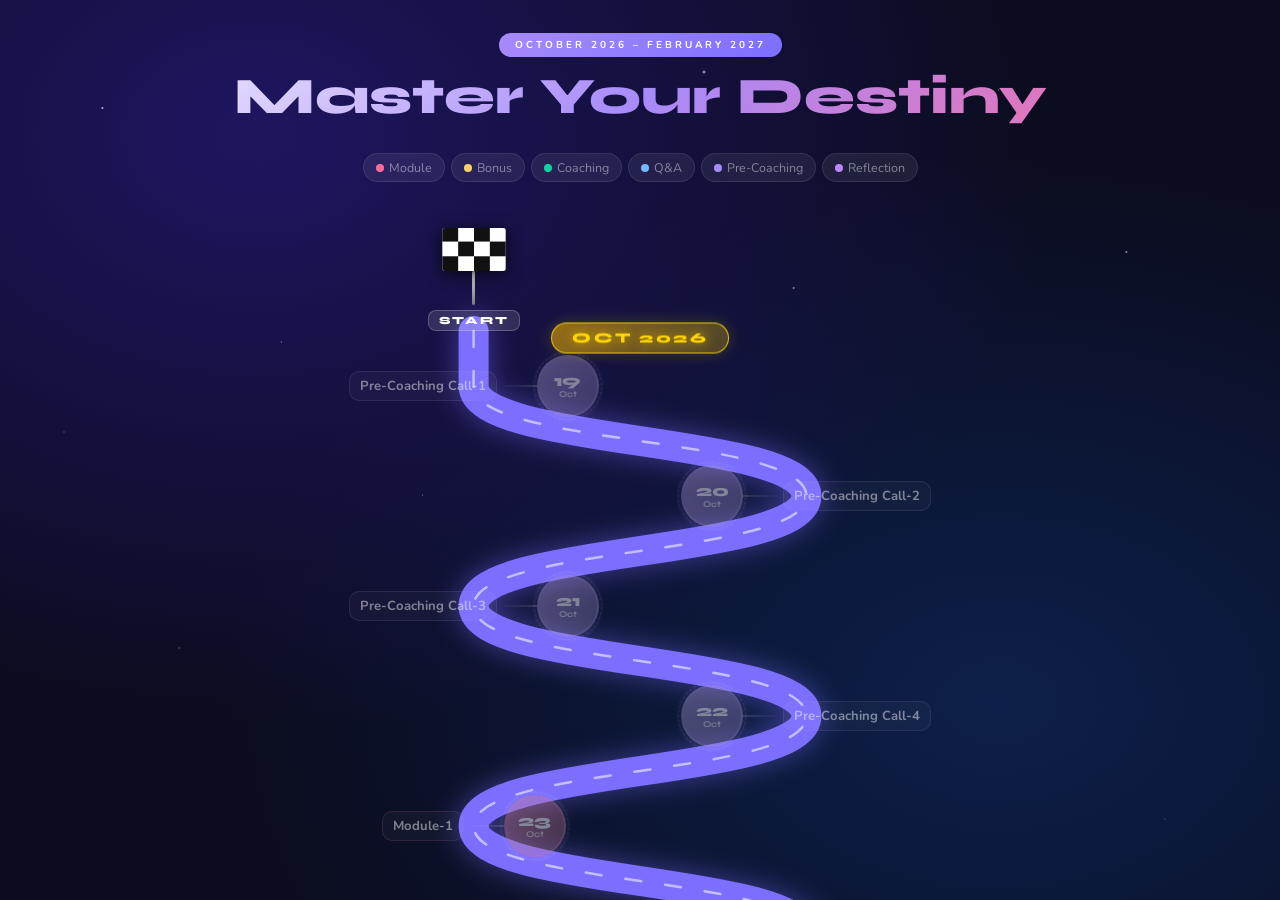
==== commit 1d9c3104: "Add files via upload" ====
--- a/index.html
+++ b/index.html
@@ -17,7 +17,7 @@
 
   <!-- sticky header -->
   <div class="rm-header fu">
-    <div class="rm-tag">September 2026 – February 2027</div>
+    <div class="rm-tag">October 2026 – February 2027</div>
     <div class="rm-title">Master Your Destiny</div>
 
   </div>
@@ -64,46 +64,46 @@
    MILESTONE DATA
 ───────────────────────────────────────────── */
 const MILESTONES = [
-  { date:"Sep 22", mL:"Sep 2026", type:"precoaching", color:"#a78bfa", icon:"🚀", title:"Pre-Coaching Call-1", sub:"Foundation & Orientation", act:[{icon:"🚀",t:"Pre-Coaching Call-1"}], note:[{icon:"💡",t:"Access",d:"Tagmango Portal → Pre-Coaching Call-1"}] },
-  { date:"Sep 23", type:"precoaching", color:"#a78bfa", icon:"🚀", title:"Pre-Coaching Call-2", sub:"Setting Your Intentions", act:[{icon:"🚀",t:"Pre-Coaching Call-2"}], note:[{icon:"💡",t:"Access",d:"Tagmango Portal → Pre-Coaching Call-2"}] },
-  { date:"Sep 24", type:"precoaching", color:"#a78bfa", icon:"🚀", title:"Pre-Coaching Call-3", sub:"Building the Mindset", act:[{icon:"🚀",t:"Pre-Coaching Call-3"}], note:[{icon:"💡",t:"Access",d:"Tagmango Portal → Pre-Coaching Call-3"}] },
-  { date:"Sep 25", type:"precoaching", color:"#a78bfa", icon:"🚀", title:"Pre-Coaching Call-4", sub:"Getting Journey-Ready", act:[{icon:"🚀",t:"Pre-Coaching Call-4"}], note:[{icon:"💡",t:"Access",d:"Tagmango Portal → Pre-Coaching Call-4"}] },
-  { date:"Sep 26", type:"coaching", color:"#06d6a0", icon:"🎙️", title:"Coaching Call (Eve)", sub:"Group Coaching", act:[{icon:"🎙️",t:"Coaching Call – Evening",d:"Live group coaching.",tm:"7:00 – 9:00 PM"}], note:[{icon:"📞",t:"Coaching Calls",d:"All coaching calls on Sunday 9AM–11AM or 7PM–9PM."}] },
-  { date:"Oct 2", mL:"Oct 2026", type:"module", color:"#ff6b9d", icon:"📚", title:"Module-1", sub:"Creating a Paradigm Shift", act:[{icon:"📖",t:"Module-1: Creating a Paradigm Shift",d:"Creating a Paradigm Shift",tm:"Self-paced"}], note:[{icon:"💡",t:"Access",d:"Tagmango Portal → Module-1"}] },
-  { date:"Oct 3", type:"bonus", color:"#ffd166", icon:"⭐", title:"Bonus-1", sub:"11 Spiritual Laws of the Universe", act:[{icon:"🎁",t:"Bonus-1: 11 Spiritual Laws of the Universe",d:"11 Spiritual Laws of the Universe",tm:"Self-paced"}], note:[{icon:"💡",t:"Access",d:"Tagmango Portal → Bonus-1"}] },
-  { date:"Oct 9", type:"module", color:"#ff6b9d", icon:"📚", title:"Module-2", sub:"Manifesting from the Quantum Realm", act:[{icon:"📖",t:"Module-2: Manifesting from the Quantum Realm & Healing The Inner Child",d:"Manifesting from the Quantum Realm & Healing The Inner Child",tm:"Self-paced"}], note:[{icon:"💡",t:"Access",d:"Tagmango Portal → Module-2"}] },
-  { date:"Oct 10", type:"bonus", color:"#ffd166", icon:"⭐", title:"Bonus-2", sub:"Opening Your Heart to Divine Love", act:[{icon:"🎁",t:"Bonus-2: Opening Your Heart to the Divine Unconditional Love",d:"Opening Your Heart to the Divine Unconditional Love",tm:"Self-paced"}], note:[{icon:"💡",t:"Access",d:"Tagmango Portal → Bonus-2"}] },
-  { date:"Oct 16", type:"module", color:"#ff6b9d", icon:"📚", title:"Module-3", sub:"Identity Shift & Quantum Jumping", act:[{icon:"📖",t:"Module-3: Identity Shift & Quantum Jumping",d:"Identity Shift & Quantum Jumping",tm:"Self-paced"}], note:[{icon:"💡",t:"Access",d:"Tagmango Portal → Module-3"}] },
-  { date:"Oct 17", type:"bonus", color:"#ffd166", icon:"⭐", title:"Bonus-3", sub:"Activating Intuition & Inner Wisdom", act:[{icon:"🎁",t:"Bonus-3: Activating Intuition & Inner Wisdom",d:"Activating Intuition & Inner Wisdom",tm:"Self-paced"}], note:[{icon:"💡",t:"Access",d:"Tagmango Portal → Bonus-3"}] },
-  { date:"Oct 22", type:"qa", color:"#74b9ff", icon:"❓", title:"Q&A-1", sub:"Live Q&A", act:[{icon:"❓",t:"Q&A Session-1",d:"Live Q&A session.",tm:"7:00 – 8:00 PM"}], note:[{icon:"📞",t:"Q&A Sessions",d:"2 per month on weekdays, 7PM–8PM."}] },
-  { date:"Oct 23", type:"module", color:"#ff6b9d", icon:"📚", title:"Module-4", sub:"Emotional Mastery & Self-concept Rebuild", act:[{icon:"📖",t:"Module-4: Emotional Mastery & Self-concept Rebuild",d:"Emotional Mastery & Self-concept Rebuild",tm:"Self-paced"}], note:[{icon:"💡",t:"Access",d:"Tagmango Portal → Module-4"}] },
-  { date:"Oct 24", type:"bonus", color:"#ffd166", icon:"⭐", title:"Bonus-4", sub:"Emotional Freedom Technique (EFT)", act:[{icon:"🎁",t:"Bonus-4: Emotional Freedom Technique (EFT)",d:"Emotional Freedom Technique (EFT)",tm:"Self-paced"}], note:[{icon:"💡",t:"Access",d:"Tagmango Portal → Bonus-4"}] },
+  { date:"Oct 19", mL:"Oct 2026", type:"precoaching", color:"#a78bfa", icon:"🚀", title:"Pre-Coaching Call-1", sub:"Foundation & Orientation", act:[{icon:"🚀",t:"Pre-Coaching Call-1"}], note:[{icon:"💡",t:"Access",d:"Tagmango Portal → Pre-Coaching Call-1"}] },
+  { date:"Oct 20", type:"precoaching", color:"#a78bfa", icon:"🚀", title:"Pre-Coaching Call-2", sub:"Setting Your Intentions", act:[{icon:"🚀",t:"Pre-Coaching Call-2"}], note:[{icon:"💡",t:"Access",d:"Tagmango Portal → Pre-Coaching Call-2"}] },
+  { date:"Oct 21", type:"precoaching", color:"#a78bfa", icon:"🚀", title:"Pre-Coaching Call-3", sub:"Building the Mindset", act:[{icon:"🚀",t:"Pre-Coaching Call-3"}], note:[{icon:"💡",t:"Access",d:"Tagmango Portal → Pre-Coaching Call-3"}] },
+  { date:"Oct 22", type:"precoaching", color:"#a78bfa", icon:"🚀", title:"Pre-Coaching Call-4", sub:"Getting Journey-Ready", act:[{icon:"🚀",t:"Pre-Coaching Call-4"}], note:[{icon:"💡",t:"Access",d:"Tagmango Portal → Pre-Coaching Call-4"}] },
+  { date:"Oct 23", type:"module", color:"#ff6b9d", icon:"📚", title:"Module-1", sub:"Creating a Paradigm Shift", act:[{icon:"📖",t:"Module-1: Creating a Paradigm Shift",d:"Creating a Paradigm Shift",tm:"Self-paced"}], note:[{icon:"💡",t:"Access",d:"Tagmango Portal → Module-1"}] },
+  { date:"Oct 24", type:"bonus", color:"#ffd166", icon:"⭐", title:"Bonus-1", sub:"11 Spiritual Laws of the Universe", act:[{icon:"🎁",t:"Bonus-1: 11 Spiritual Laws of the Universe",d:"11 Spiritual Laws of the Universe",tm:"Self-paced"}], note:[{icon:"💡",t:"Access",d:"Tagmango Portal → Bonus-1"}] },
   { date:"Oct 25", type:"coaching", color:"#06d6a0", icon:"🎙️", title:"Coaching Call (Mor)", sub:"Morning Coaching", act:[{icon:"🎙️",t:"Coaching Call – Morning",d:"Live group coaching.",tm:"9:00 – 11:00 AM"}], note:[{icon:"📞",t:"Coaching Calls",d:"All coaching calls on Sunday 9AM–11AM or 7PM–9PM."}] },
-  { date:"Oct 30", type:"module", color:"#ff6b9d", icon:"📚", title:"Module-5", sub:"Releasing Blocks & Building Mental Resilience", act:[{icon:"📖",t:"Module-5: Releasing Blocks & Building Mental Resilience",d:"Releasing Blocks & Building Mental Resilience",tm:"Self-paced"}], note:[{icon:"💡",t:"Access",d:"Tagmango Portal → Module-5"}] },
-  { date:"Oct 31", type:"bonus", color:"#ffd166", icon:"⭐", title:"Bonus-5", sub:"Guided Meditation for Quantum Healing", act:[{icon:"🎁",t:"Bonus-5: Guided Meditation for Quantum Healing",d:"Guided Meditation for Quantum Healing",tm:"Self-paced"}], note:[{icon:"💡",t:"Access",d:"Tagmango Portal → Bonus-5"}] },
-  { date:"Oct 31", type:"reflection", color:"#c084fc", icon:"🔮", title:"Monthly Reflection-1", sub:"Monthly Check-in", act:[{icon:"🧹",t:"Monthly Reflection-1",tm:"Saturday"}], note:[] },
-  { date:"Nov 6", mL:"Nov 2026", type:"module", color:"#ff6b9d", icon:"📚", title:"Module-6", sub:"Belief Rewiring & Living from the End", act:[{icon:"📖",t:"Module-6: Belief Rewiring & Living from the End",d:"Belief Rewiring & Living from the End",tm:"Self-paced"}], note:[{icon:"💡",t:"Access",d:"Tagmango Portal → Module-6"}] },
-  { date:"Nov 7", type:"bonus", color:"#ffd166", icon:"⭐", title:"Bonus-6", sub:"Chakra Balancing & Cleansing", act:[{icon:"🎁",t:"Bonus-6: Guided Meditation for Chakra Balancing & Chakra Cleansing",d:"Guided Meditation for Chakra Balancing & Chakra Cleansing",tm:"Self-paced"}], note:[{icon:"💡",t:"Access",d:"Tagmango Portal → Bonus-6"}] },
-  { date:"Nov 13", type:"module", color:"#ff6b9d", icon:"📚", title:"Module-7", sub:"Reclaiming Your Power", act:[{icon:"📖",t:"Module-7: Reclaiming Your Power",d:"Reclaiming Your Power",tm:"Self-paced"}], note:[{icon:"💡",t:"Access",d:"Tagmango Portal → Module-7"}] },
-  { date:"Nov 14", type:"bonus", color:"#ffd166", icon:"🌟", title:"Bonus-Special-1", sub:"Ancestral & Generational Trauma Healing", act:[{icon:"🌟",t:"Special Bonus: Ancestral & Generational Trauma Healing",d:"Ancestral & Generational Trauma Healing",tm:"Self-paced"}], note:[{icon:"💡",t:"Access",d:"Tagmango Portal → Bonus-Special-1"}] },
-  { date:"Nov 17", type:"qa", color:"#74b9ff", icon:"❓", title:"Q&A-2", sub:"Live Q&A", act:[{icon:"❓",t:"Q&A Session-2",d:"Live Q&A session.",tm:"7:00 – 8:00 PM"}], note:[{icon:"📞",t:"Q&A Sessions",d:"2 per month on weekdays, 7PM–8PM."}] },
-  { date:"Nov 20", type:"module", color:"#ff6b9d", icon:"📚", title:"Module-8", sub:"Energetic Alignment & Daily Rituals", act:[{icon:"📖",t:"Module-8: Energetic Alignment & Daily Rituals",d:"Energetic Alignment & Daily Rituals",tm:"Self-paced"}], note:[{icon:"💡",t:"Access",d:"Tagmango Portal → Module-8"}] },
-  { date:"Nov 21", type:"bonus", color:"#ffd166", icon:"⭐", title:"Bonus-Special-2", sub:"Guided Meditation on Anxiety & Stress Relief", act:[{icon:"🌟",t:"Special Bonus-2: Guided Meditation on Anxiety & Stress Relief",d:"Guided Meditation on Anxiety & Stress Relief",tm:"Self-paced"}], note:[{icon:"💡",t:"Access",d:"Tagmango Portal → Bonus-Special-2"}] },
-  { date:"Nov 27", type:"module", color:"#ff6b9d", icon:"📚", title:"Module-9", sub:"Embodiment of the Future Self", act:[{icon:"📖",t:"Module-9: Embodiment of the Future Self",d:"Embodiment of the Future Self",tm:"Self-paced"}], note:[{icon:"💡",t:"Access",d:"Tagmango Portal → Module-9"}] },
+  { date:"Oct 30", type:"module", color:"#ff6b9d", icon:"📚", title:"Module-2", sub:"Manifesting from the Quantum Realm", act:[{icon:"📖",t:"Module-2: Manifesting from the Quantum Realm & Healing The Inner Child",d:"Manifesting from the Quantum Realm & Healing The Inner Child",tm:"Self-paced"}], note:[{icon:"💡",t:"Access",d:"Tagmango Portal → Module-2"}] },
+  { date:"Oct 31", type:"bonus", color:"#ffd166", icon:"⭐", title:"Bonus-2", sub:"Opening Your Heart to Divine Love", act:[{icon:"🎁",t:"Bonus-2: Opening Your Heart to the Divine Unconditional Love",d:"Opening Your Heart to the Divine Unconditional Love",tm:"Self-paced"}], note:[{icon:"💡",t:"Access",d:"Tagmango Portal → Bonus-2"}] },
+  { date:"Nov 6", mL:"Nov 2026", type:"qa", color:"#74b9ff", icon:"❓", title:"Q&A-1", sub:"Live Q&A", act:[{icon:"❓",t:"Q&A Session-1",d:"Live Q&A session.",tm:"7:00 – 8:00 PM"}], note:[{icon:"📞",t:"Q&A Sessions",d:"2 per month on weekdays, 7PM–8PM."}] },
+  { date:"Nov 6", type:"module", color:"#ff6b9d", icon:"📚", title:"Module-3", sub:"Identity Shift & Quantum Jumping", act:[{icon:"📖",t:"Module-3: Identity Shift & Quantum Jumping",d:"Identity Shift & Quantum Jumping",tm:"Self-paced"}], note:[{icon:"💡",t:"Access",d:"Tagmango Portal → Module-3"}] },
+  { date:"Nov 7", type:"bonus", color:"#ffd166", icon:"⭐", title:"Bonus-3", sub:"Activating Intuition & Inner Wisdom", act:[{icon:"🎁",t:"Bonus-3: Activating Intuition & Inner Wisdom",d:"Activating Intuition & Inner Wisdom",tm:"Self-paced"}], note:[{icon:"💡",t:"Access",d:"Tagmango Portal → Bonus-3"}] },
+  { date:"Nov 13", type:"module", color:"#ff6b9d", icon:"📚", title:"Module-4", sub:"Emotional Mastery & Self-concept Rebuild", act:[{icon:"📖",t:"Module-4: Emotional Mastery & Self-concept Rebuild",d:"Emotional Mastery & Self-concept Rebuild",tm:"Self-paced"}], note:[{icon:"💡",t:"Access",d:"Tagmango Portal → Module-4"}] },
+  { date:"Nov 14", type:"bonus", color:"#ffd166", icon:"⭐", title:"Bonus-4", sub:"Emotional Freedom Technique (EFT)", act:[{icon:"🎁",t:"Bonus-4: Emotional Freedom Technique (EFT)",d:"Emotional Freedom Technique (EFT)",tm:"Self-paced"}], note:[{icon:"💡",t:"Access",d:"Tagmango Portal → Bonus-4"}] },
+  { date:"Nov 20", type:"module", color:"#ff6b9d", icon:"📚", title:"Module-5", sub:"Releasing Blocks & Building Mental Resilience", act:[{icon:"📖",t:"Module-5: Releasing Blocks & Building Mental Resilience",d:"Releasing Blocks & Building Mental Resilience",tm:"Self-paced"}], note:[{icon:"💡",t:"Access",d:"Tagmango Portal → Module-5"}] },
+  { date:"Nov 21", type:"bonus", color:"#ffd166", icon:"⭐", title:"Bonus-5", sub:"Guided Meditation for Quantum Healing", act:[{icon:"🎁",t:"Bonus-5: Guided Meditation for Quantum Healing",d:"Guided Meditation for Quantum Healing",tm:"Self-paced"}], note:[{icon:"💡",t:"Access",d:"Tagmango Portal → Bonus-5"}] },
+  { date:"Nov 27", type:"module", color:"#ff6b9d", icon:"📚", title:"Module-6", sub:"Belief Rewiring & Living from the End", act:[{icon:"📖",t:"Module-6: Belief Rewiring & Living from the End",d:"Belief Rewiring & Living from the End",tm:"Self-paced"}], note:[{icon:"💡",t:"Access",d:"Tagmango Portal → Module-6"}] },
   { date:"Nov 28", type:"coaching", color:"#06d6a0", icon:"🎙️", title:"Coaching Call (Mor)", sub:"Morning Coaching", act:[{icon:"🎙️",t:"Coaching Call – Morning",d:"Live group coaching.",tm:"9:00 – 11:00 AM"}], note:[{icon:"📞",t:"Coaching Calls",d:"All coaching calls on Sunday 9AM–11AM or 7PM–9PM."}] },
-  { date:"Nov 28", type:"bonus", color:"#ffd166", icon:"🌟", title:"Bonus-Special-3", sub:"Guided Meditation on Letting Go", act:[{icon:"🌟",t:"Special Bonus-3: Guided Meditation on Letting Go",d:"Guided Meditation on Letting Go",tm:"Self-paced"}], note:[{icon:"💡",t:"Access",d:"Tagmango Portal → Bonus-Special-3"}] },
-  { date:"Nov 30", type:"reflection", color:"#c084fc", icon:"🔮", title:"Monthly Reflection-2", sub:"Monthly Check-in", act:[{icon:"🧹",t:"Monthly Reflection-2",tm:"Monday"}], note:[] },
-  { date:"Dec 3", mL:"Dec 2026", type:"qa", color:"#74b9ff", icon:"❓", title:"Q&A-3", sub:"Live Q&A", act:[{icon:"❓",t:"Q&A Session-3",d:"Live Q&A session.",tm:"7:00 – 8:00 PM"}], note:[{icon:"📞",t:"Q&A Sessions",d:"2 per month on weekdays, 7PM–8PM."}] },
-  { date:"Dec 4", type:"module", color:"#ff6b9d", icon:"📚", title:"Module-10", sub:"Heart Brain Coherence & Intuition Activation", act:[{icon:"📖",t:"Module-10: Heart Brain Coherence & Intuition Activation",d:"Heart Brain Coherence & Intuition Activation",tm:"Self-paced"}], note:[{icon:"💡",t:"Access",d:"Tagmango Portal → Module-10"}] },
-  { date:"Dec 11", type:"module", color:"#ff6b9d", icon:"📚", title:"Module-11", sub:"Manifestation From Wholeness", act:[{icon:"📖",t:"Module-11: Manifestation From Wholeness",d:"Manifestation From Wholeness",tm:"Self-paced"}], note:[{icon:"💡",t:"Access",d:"Tagmango Portal → Module-11"}] },
-  { date:"Dec 18", type:"module", color:"#ff6b9d", icon:"📚", title:"Module-12", sub:"Integration, Expansion & Destiny Blueprint", act:[{icon:"📖",t:"Module-12: Integration, Expansion & Destiny Blueprint",d:"Integration, Expansion & Destiny Blueprint",tm:"Self-paced"}], note:[{icon:"💡",t:"Access",d:"Tagmango Portal → Module-12"}] },
+  { date:"Nov 28", type:"bonus", color:"#ffd166", icon:"⭐", title:"Bonus-6", sub:"Chakra Balancing & Cleansing", act:[{icon:"🎁",t:"Bonus-6: Guided Meditation for Chakra Balancing & Chakra Cleansing",d:"Guided Meditation for Chakra Balancing & Chakra Cleansing",tm:"Self-paced"}], note:[{icon:"💡",t:"Access",d:"Tagmango Portal → Bonus-6"}] },
+  { date:"Nov 30", type:"reflection", color:"#c084fc", icon:"🔮", title:"Monthly Reflection-1", sub:"Monthly Check-in", act:[{icon:"🧹",t:"Monthly Reflection-1",tm:"Monday"}], note:[] },
+  { date:"Dec 4", mL:"Dec 2026", type:"module", color:"#ff6b9d", icon:"📚", title:"Module-7", sub:"Reclaiming Your Power", act:[{icon:"📖",t:"Module-7: Reclaiming Your Power",d:"Reclaiming Your Power",tm:"Self-paced"}], note:[{icon:"💡",t:"Access",d:"Tagmango Portal → Module-7"}] },
+  { date:"Dec 5", type:"bonus", color:"#ffd166", icon:"🌟", title:"Bonus-Special-1", sub:"Ancestral & Generational Trauma Healing", act:[{icon:"🌟",t:"Special Bonus: Ancestral & Generational Trauma Healing",d:"Ancestral & Generational Trauma Healing",tm:"Self-paced"}], note:[{icon:"💡",t:"Access",d:"Tagmango Portal → Bonus-Special-1"}] },
+  { date:"Dec 11", type:"module", color:"#ff6b9d", icon:"📚", title:"Module-8", sub:"Energetic Alignment & Daily Rituals", act:[{icon:"📖",t:"Module-8: Energetic Alignment & Daily Rituals",d:"Energetic Alignment & Daily Rituals",tm:"Self-paced"}], note:[{icon:"💡",t:"Access",d:"Tagmango Portal → Module-8"}] },
+  { date:"Dec 12", type:"bonus", color:"#ffd166", icon:"⭐", title:"Bonus-Special-2", sub:"Guided Meditation on Anxiety & Stress Relief", act:[{icon:"🌟",t:"Special Bonus-2: Guided Meditation on Anxiety & Stress Relief",d:"Guided Meditation on Anxiety & Stress Relief",tm:"Self-paced"}], note:[{icon:"💡",t:"Access",d:"Tagmango Portal → Bonus-Special-2"}] },
+  { date:"Dec 15", type:"qa", color:"#74b9ff", icon:"❓", title:"Q&A-2", sub:"Live Q&A", act:[{icon:"❓",t:"Q&A Session-2",d:"Live Q&A session.",tm:"7:00 – 8:00 PM"}], note:[{icon:"📞",t:"Q&A Sessions",d:"2 per month on weekdays, 7PM–8PM."}] },
+  { date:"Dec 18", type:"module", color:"#ff6b9d", icon:"📚", title:"Module-9", sub:"Embodiment of the Future Self", act:[{icon:"📖",t:"Module-9: Embodiment of the Future Self",d:"Embodiment of the Future Self",tm:"Self-paced"}], note:[{icon:"💡",t:"Access",d:"Tagmango Portal → Module-9"}] },
+  { date:"Dec 19", type:"bonus", color:"#ffd166", icon:"🌟", title:"Bonus-Special-3", sub:"Guided Meditation on Letting Go", act:[{icon:"🌟",t:"Special Bonus-3: Guided Meditation on Letting Go",d:"Guided Meditation on Letting Go",tm:"Self-paced"}], note:[{icon:"💡",t:"Access",d:"Tagmango Portal → Bonus-Special-3"}] },
   { date:"Dec 20", type:"coaching", color:"#06d6a0", icon:"🎙️", title:"Coaching Call (Mor)", sub:"Morning Coaching", act:[{icon:"🎙️",t:"Coaching Call – Morning",d:"Live group coaching.",tm:"9:00 – 11:00 AM"}], note:[{icon:"📞",t:"Coaching Calls",d:"All coaching calls on Sunday 9AM–11AM or 7PM–9PM."}] },
-  { date:"Dec 22", type:"qa", color:"#74b9ff", icon:"❓", title:"Q&A-4", sub:"Live Q&A", act:[{icon:"❓",t:"Q&A Session-4",d:"Live Q&A session.",tm:"7:00 – 8:00 PM"}], note:[{icon:"📞",t:"Q&A Sessions",d:"2 per month on weekdays, 7PM–8PM."}] },
-  { date:"Dec 31", type:"reflection", color:"#c084fc", icon:"🔮", title:"Monthly Reflection-3", sub:"Monthly Check-in", act:[{icon:"🧹",t:"Monthly Reflection-3",tm:"Thursday"}], note:[] },
-  { date:"Jan 3", yr:2027, mL:"Jan 2027", type:"coaching", color:"#06d6a0", icon:"🎙️", title:"Coaching Call (Eve)", sub:"Group Coaching", act:[{icon:"🎙️",t:"Coaching Call – Evening",d:"Live group coaching.",tm:"7:00 – 9:00 PM"}], note:[{icon:"📞",t:"Coaching Calls",d:"All coaching calls on Sunday 9AM–11AM or 7PM–9PM."}] },
-  { date:"Jan 12", yr:2027, type:"qa", color:"#74b9ff", icon:"❓", title:"Q&A-5", sub:"Live Q&A", act:[{icon:"❓",t:"Q&A Session-5",d:"Live Q&A session.",tm:"7:00 – 8:00 PM"}], note:[{icon:"📞",t:"Q&A Sessions",d:"2 per month on weekdays, 7PM–8PM."}] },
+  { date:"Dec 22", type:"qa", color:"#74b9ff", icon:"❓", title:"Q&A-3", sub:"Live Q&A", act:[{icon:"❓",t:"Q&A Session-3",d:"Live Q&A session.",tm:"7:00 – 8:00 PM"}], note:[{icon:"📞",t:"Q&A Sessions",d:"2 per month on weekdays, 7PM–8PM."}] },
+  { date:"Dec 25", type:"module", color:"#ff6b9d", icon:"📚", title:"Module-10", sub:"Heart Brain Coherence & Intuition Activation", act:[{icon:"📖",t:"Module-10: Heart Brain Coherence & Intuition Activation",d:"Heart Brain Coherence & Intuition Activation",tm:"Self-paced"}], note:[{icon:"💡",t:"Access",d:"Tagmango Portal → Module-10"}] },
+  { date:"Dec 31", type:"reflection", color:"#c084fc", icon:"🔮", title:"Monthly Reflection-2", sub:"Monthly Check-in", act:[{icon:"🧹",t:"Monthly Reflection-2",tm:"Thursday"}], note:[] },
+  { date:"Jan 1", yr:2027, mL:"Jan 2027", type:"module", color:"#ff6b9d", icon:"📚", title:"Module-11", sub:"Manifestation From Wholeness", act:[{icon:"📖",t:"Module-11: Manifestation From Wholeness",d:"Manifestation From Wholeness",tm:"Self-paced"}], note:[{icon:"💡",t:"Access",d:"Tagmango Portal → Module-11"}] },
+  { date:"Jan 3", yr:2027, type:"coaching", color:"#06d6a0", icon:"🎙️", title:"Coaching Call (Eve)", sub:"Group Coaching", act:[{icon:"🎙️",t:"Coaching Call – Evening",d:"Live group coaching.",tm:"7:00 – 9:00 PM"}], note:[{icon:"📞",t:"Coaching Calls",d:"All coaching calls on Sunday 9AM–11AM or 7PM–9PM."}] },
+  { date:"Jan 8", yr:2027, type:"module", color:"#ff6b9d", icon:"📚", title:"Module-12", sub:"Integration, Expansion & Destiny Blueprint", act:[{icon:"📖",t:"Module-12: Integration, Expansion & Destiny Blueprint",d:"Integration, Expansion & Destiny Blueprint",tm:"Self-paced"}], note:[{icon:"💡",t:"Access",d:"Tagmango Portal → Module-12"}] },
+  { date:"Jan 21", yr:2027, type:"qa", color:"#74b9ff", icon:"❓", title:"Q&A-4", sub:"Live Q&A", act:[{icon:"❓",t:"Q&A Session-4",d:"Live Q&A session.",tm:"7:00 – 8:00 PM"}], note:[{icon:"📞",t:"Q&A Sessions",d:"2 per month on weekdays, 7PM–8PM."}] },
   { date:"Jan 24", yr:2027, type:"coaching", color:"#06d6a0", icon:"🎙️", title:"Coaching Call (Mor)", sub:"Morning Coaching", act:[{icon:"🎙️",t:"Coaching Call – Morning",d:"Live group coaching.",tm:"9:00 – 11:00 AM"}], note:[{icon:"📞",t:"Coaching Calls",d:"All coaching calls on Sunday 9AM–11AM or 7PM–9PM."}] },
-  { date:"Feb 2", yr:2027, mL:"Feb 2027", type:"qa", color:"#74b9ff", icon:"❓", title:"Q&A-6", sub:"Final Q&A", act:[{icon:"❓",t:"Q&A Session-6 (Final)",d:"Live Q&A session.",tm:"7:00 – 8:00 PM"}], note:[{icon:"📞",t:"Q&A Sessions",d:"2 per month on weekdays, 7PM–8PM."}] },
+  { date:"Jan 31", yr:2027, type:"reflection", color:"#c084fc", icon:"🔮", title:"Monthly Reflection-3", sub:"Monthly Check-in", act:[{icon:"🧹",t:"Monthly Reflection-3",tm:"Sunday"}], note:[] },
+  { date:"Feb 4", yr:2027, mL:"Feb 2027", type:"qa", color:"#74b9ff", icon:"❓", title:"Q&A-5", sub:"Live Q&A", act:[{icon:"❓",t:"Q&A Session-5",d:"Live Q&A session.",tm:"7:00 – 8:00 PM"}], note:[{icon:"📞",t:"Q&A Sessions",d:"2 per month on weekdays, 7PM–8PM."}] },
+  { date:"Feb 7", yr:2027, type:"coaching", color:"#06d6a0", icon:"🎙️", title:"Coaching Call (Eve)", sub:"Group Coaching", act:[{icon:"🎙️",t:"Coaching Call – Evening",d:"Live group coaching.",tm:"7:00 – 9:00 PM"}], note:[{icon:"📞",t:"Coaching Calls",d:"All coaching calls on Sunday 9AM–11AM or 7PM–9PM."}] },
+  { date:"Feb 16", yr:2027, type:"qa", color:"#74b9ff", icon:"❓", title:"Q&A-6", sub:"Final Q&A", act:[{icon:"❓",t:"Q&A Session-6 (Final)",d:"Live Q&A session.",tm:"7:00 – 8:00 PM"}], note:[{icon:"📞",t:"Q&A Sessions",d:"2 per month on weekdays, 7PM–8PM."}] },
 ];
 
 /* ─────────────────────────────────────────────
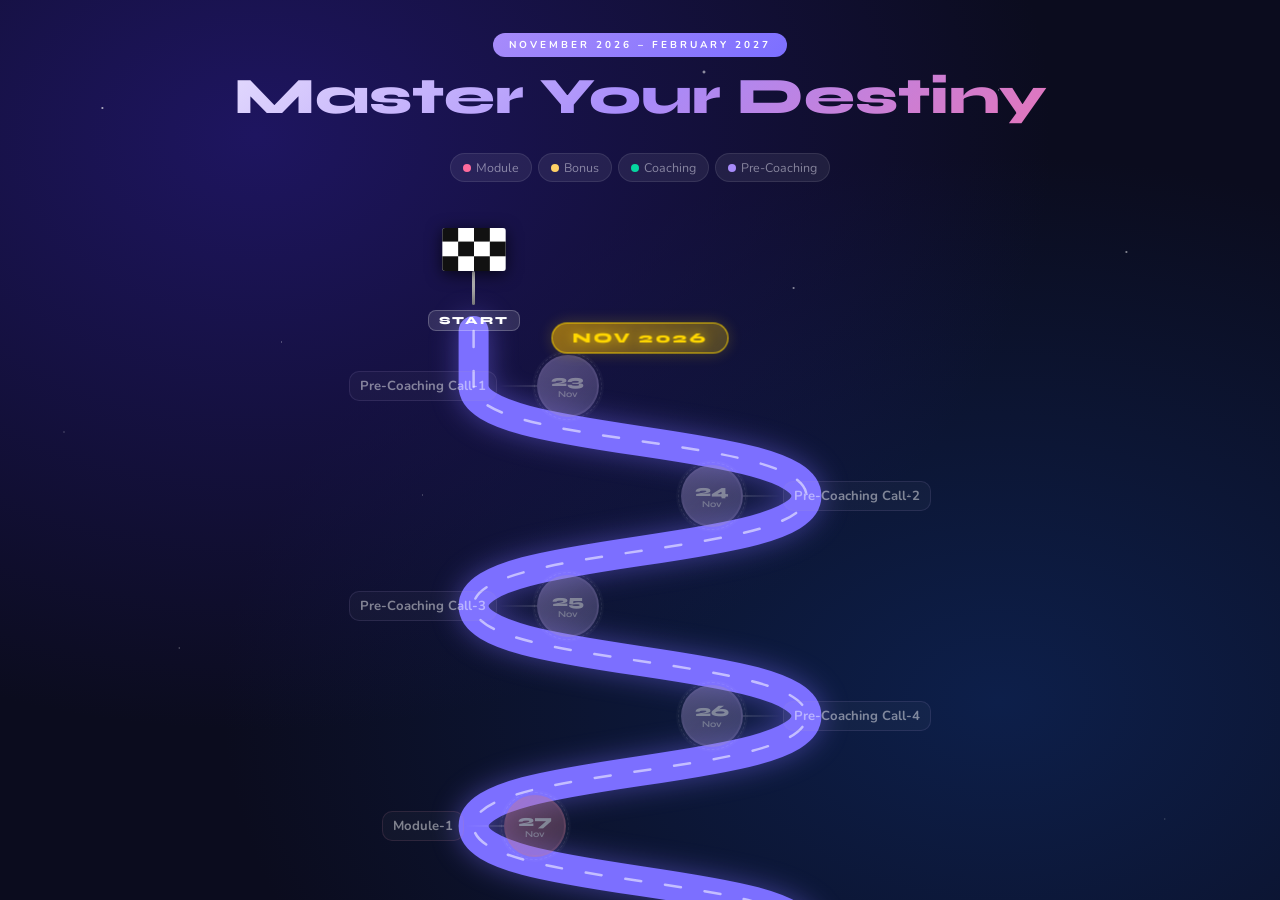
==== commit a619d652: "Add files via upload" ====
--- a/index.html
+++ b/index.html
@@ -17,7 +17,7 @@
 
   <!-- sticky header -->
   <div class="rm-header fu">
-    <div class="rm-tag">October 2026 – February 2027</div>
+    <div class="rm-tag">November 2026 – February 2027</div>
     <div class="rm-title">Master Your Destiny</div>
 
   </div>
@@ -27,9 +27,7 @@
     <div class="lpill"><span class="ldot" style="background:#ff6b9d"></span>Module</div>
     <div class="lpill"><span class="ldot" style="background:#ffd166"></span>Bonus</div>
     <div class="lpill"><span class="ldot" style="background:#06d6a0"></span>Coaching</div>
-    <div class="lpill"><span class="ldot" style="background:#74b9ff"></span>Q&amp;A</div>
     <div class="lpill"><span class="ldot" style="background:#a78bfa"></span>Pre-Coaching</div>
-    <div class="lpill"><span class="ldot" style="background:#c084fc"></span>Reflection</div>
 
   </div>
 
@@ -64,46 +62,37 @@
    MILESTONE DATA
 ───────────────────────────────────────────── */
 const MILESTONES = [
-  { date:"Oct 19", mL:"Oct 2026", type:"precoaching", color:"#a78bfa", icon:"🚀", title:"Pre-Coaching Call-1", sub:"Foundation & Orientation", act:[{icon:"🚀",t:"Pre-Coaching Call-1"}], note:[{icon:"💡",t:"Access",d:"Tagmango Portal → Pre-Coaching Call-1"}] },
-  { date:"Oct 20", type:"precoaching", color:"#a78bfa", icon:"🚀", title:"Pre-Coaching Call-2", sub:"Setting Your Intentions", act:[{icon:"🚀",t:"Pre-Coaching Call-2"}], note:[{icon:"💡",t:"Access",d:"Tagmango Portal → Pre-Coaching Call-2"}] },
-  { date:"Oct 21", type:"precoaching", color:"#a78bfa", icon:"🚀", title:"Pre-Coaching Call-3", sub:"Building the Mindset", act:[{icon:"🚀",t:"Pre-Coaching Call-3"}], note:[{icon:"💡",t:"Access",d:"Tagmango Portal → Pre-Coaching Call-3"}] },
-  { date:"Oct 22", type:"precoaching", color:"#a78bfa", icon:"🚀", title:"Pre-Coaching Call-4", sub:"Getting Journey-Ready", act:[{icon:"🚀",t:"Pre-Coaching Call-4"}], note:[{icon:"💡",t:"Access",d:"Tagmango Portal → Pre-Coaching Call-4"}] },
-  { date:"Oct 23", type:"module", color:"#ff6b9d", icon:"📚", title:"Module-1", sub:"Creating a Paradigm Shift", act:[{icon:"📖",t:"Module-1: Creating a Paradigm Shift",d:"Creating a Paradigm Shift",tm:"Self-paced"}], note:[{icon:"💡",t:"Access",d:"Tagmango Portal → Module-1"}] },
-  { date:"Oct 24", type:"bonus", color:"#ffd166", icon:"⭐", title:"Bonus-1", sub:"11 Spiritual Laws of the Universe", act:[{icon:"🎁",t:"Bonus-1: 11 Spiritual Laws of the Universe",d:"11 Spiritual Laws of the Universe",tm:"Self-paced"}], note:[{icon:"💡",t:"Access",d:"Tagmango Portal → Bonus-1"}] },
-  { date:"Oct 25", type:"coaching", color:"#06d6a0", icon:"🎙️", title:"Coaching Call (Mor)", sub:"Morning Coaching", act:[{icon:"🎙️",t:"Coaching Call – Morning",d:"Live group coaching.",tm:"9:00 – 11:00 AM"}], note:[{icon:"📞",t:"Coaching Calls",d:"All coaching calls on Sunday 9AM–11AM or 7PM–9PM."}] },
-  { date:"Oct 30", type:"module", color:"#ff6b9d", icon:"📚", title:"Module-2", sub:"Manifesting from the Quantum Realm", act:[{icon:"📖",t:"Module-2: Manifesting from the Quantum Realm & Healing The Inner Child",d:"Manifesting from the Quantum Realm & Healing The Inner Child",tm:"Self-paced"}], note:[{icon:"💡",t:"Access",d:"Tagmango Portal → Module-2"}] },
-  { date:"Oct 31", type:"bonus", color:"#ffd166", icon:"⭐", title:"Bonus-2", sub:"Opening Your Heart to Divine Love", act:[{icon:"🎁",t:"Bonus-2: Opening Your Heart to the Divine Unconditional Love",d:"Opening Your Heart to the Divine Unconditional Love",tm:"Self-paced"}], note:[{icon:"💡",t:"Access",d:"Tagmango Portal → Bonus-2"}] },
-  { date:"Nov 6", mL:"Nov 2026", type:"qa", color:"#74b9ff", icon:"❓", title:"Q&A-1", sub:"Live Q&A", act:[{icon:"❓",t:"Q&A Session-1",d:"Live Q&A session.",tm:"7:00 – 8:00 PM"}], note:[{icon:"📞",t:"Q&A Sessions",d:"2 per month on weekdays, 7PM–8PM."}] },
-  { date:"Nov 6", type:"module", color:"#ff6b9d", icon:"📚", title:"Module-3", sub:"Identity Shift & Quantum Jumping", act:[{icon:"📖",t:"Module-3: Identity Shift & Quantum Jumping",d:"Identity Shift & Quantum Jumping",tm:"Self-paced"}], note:[{icon:"💡",t:"Access",d:"Tagmango Portal → Module-3"}] },
-  { date:"Nov 7", type:"bonus", color:"#ffd166", icon:"⭐", title:"Bonus-3", sub:"Activating Intuition & Inner Wisdom", act:[{icon:"🎁",t:"Bonus-3: Activating Intuition & Inner Wisdom",d:"Activating Intuition & Inner Wisdom",tm:"Self-paced"}], note:[{icon:"💡",t:"Access",d:"Tagmango Portal → Bonus-3"}] },
-  { date:"Nov 13", type:"module", color:"#ff6b9d", icon:"📚", title:"Module-4", sub:"Emotional Mastery & Self-concept Rebuild", act:[{icon:"📖",t:"Module-4: Emotional Mastery & Self-concept Rebuild",d:"Emotional Mastery & Self-concept Rebuild",tm:"Self-paced"}], note:[{icon:"💡",t:"Access",d:"Tagmango Portal → Module-4"}] },
-  { date:"Nov 14", type:"bonus", color:"#ffd166", icon:"⭐", title:"Bonus-4", sub:"Emotional Freedom Technique (EFT)", act:[{icon:"🎁",t:"Bonus-4: Emotional Freedom Technique (EFT)",d:"Emotional Freedom Technique (EFT)",tm:"Self-paced"}], note:[{icon:"💡",t:"Access",d:"Tagmango Portal → Bonus-4"}] },
-  { date:"Nov 20", type:"module", color:"#ff6b9d", icon:"📚", title:"Module-5", sub:"Releasing Blocks & Building Mental Resilience", act:[{icon:"📖",t:"Module-5: Releasing Blocks & Building Mental Resilience",d:"Releasing Blocks & Building Mental Resilience",tm:"Self-paced"}], note:[{icon:"💡",t:"Access",d:"Tagmango Portal → Module-5"}] },
-  { date:"Nov 21", type:"bonus", color:"#ffd166", icon:"⭐", title:"Bonus-5", sub:"Guided Meditation for Quantum Healing", act:[{icon:"🎁",t:"Bonus-5: Guided Meditation for Quantum Healing",d:"Guided Meditation for Quantum Healing",tm:"Self-paced"}], note:[{icon:"💡",t:"Access",d:"Tagmango Portal → Bonus-5"}] },
-  { date:"Nov 27", type:"module", color:"#ff6b9d", icon:"📚", title:"Module-6", sub:"Belief Rewiring & Living from the End", act:[{icon:"📖",t:"Module-6: Belief Rewiring & Living from the End",d:"Belief Rewiring & Living from the End",tm:"Self-paced"}], note:[{icon:"💡",t:"Access",d:"Tagmango Portal → Module-6"}] },
-  { date:"Nov 28", type:"coaching", color:"#06d6a0", icon:"🎙️", title:"Coaching Call (Mor)", sub:"Morning Coaching", act:[{icon:"🎙️",t:"Coaching Call – Morning",d:"Live group coaching.",tm:"9:00 – 11:00 AM"}], note:[{icon:"📞",t:"Coaching Calls",d:"All coaching calls on Sunday 9AM–11AM or 7PM–9PM."}] },
-  { date:"Nov 28", type:"bonus", color:"#ffd166", icon:"⭐", title:"Bonus-6", sub:"Chakra Balancing & Cleansing", act:[{icon:"🎁",t:"Bonus-6: Guided Meditation for Chakra Balancing & Chakra Cleansing",d:"Guided Meditation for Chakra Balancing & Chakra Cleansing",tm:"Self-paced"}], note:[{icon:"💡",t:"Access",d:"Tagmango Portal → Bonus-6"}] },
-  { date:"Nov 30", type:"reflection", color:"#c084fc", icon:"🔮", title:"Monthly Reflection-1", sub:"Monthly Check-in", act:[{icon:"🧹",t:"Monthly Reflection-1",tm:"Monday"}], note:[] },
-  { date:"Dec 4", mL:"Dec 2026", type:"module", color:"#ff6b9d", icon:"📚", title:"Module-7", sub:"Reclaiming Your Power", act:[{icon:"📖",t:"Module-7: Reclaiming Your Power",d:"Reclaiming Your Power",tm:"Self-paced"}], note:[{icon:"💡",t:"Access",d:"Tagmango Portal → Module-7"}] },
-  { date:"Dec 5", type:"bonus", color:"#ffd166", icon:"🌟", title:"Bonus-Special-1", sub:"Ancestral & Generational Trauma Healing", act:[{icon:"🌟",t:"Special Bonus: Ancestral & Generational Trauma Healing",d:"Ancestral & Generational Trauma Healing",tm:"Self-paced"}], note:[{icon:"💡",t:"Access",d:"Tagmango Portal → Bonus-Special-1"}] },
-  { date:"Dec 11", type:"module", color:"#ff6b9d", icon:"📚", title:"Module-8", sub:"Energetic Alignment & Daily Rituals", act:[{icon:"📖",t:"Module-8: Energetic Alignment & Daily Rituals",d:"Energetic Alignment & Daily Rituals",tm:"Self-paced"}], note:[{icon:"💡",t:"Access",d:"Tagmango Portal → Module-8"}] },
-  { date:"Dec 12", type:"bonus", color:"#ffd166", icon:"⭐", title:"Bonus-Special-2", sub:"Guided Meditation on Anxiety & Stress Relief", act:[{icon:"🌟",t:"Special Bonus-2: Guided Meditation on Anxiety & Stress Relief",d:"Guided Meditation on Anxiety & Stress Relief",tm:"Self-paced"}], note:[{icon:"💡",t:"Access",d:"Tagmango Portal → Bonus-Special-2"}] },
-  { date:"Dec 15", type:"qa", color:"#74b9ff", icon:"❓", title:"Q&A-2", sub:"Live Q&A", act:[{icon:"❓",t:"Q&A Session-2",d:"Live Q&A session.",tm:"7:00 – 8:00 PM"}], note:[{icon:"📞",t:"Q&A Sessions",d:"2 per month on weekdays, 7PM–8PM."}] },
-  { date:"Dec 18", type:"module", color:"#ff6b9d", icon:"📚", title:"Module-9", sub:"Embodiment of the Future Self", act:[{icon:"📖",t:"Module-9: Embodiment of the Future Self",d:"Embodiment of the Future Self",tm:"Self-paced"}], note:[{icon:"💡",t:"Access",d:"Tagmango Portal → Module-9"}] },
-  { date:"Dec 19", type:"bonus", color:"#ffd166", icon:"🌟", title:"Bonus-Special-3", sub:"Guided Meditation on Letting Go", act:[{icon:"🌟",t:"Special Bonus-3: Guided Meditation on Letting Go",d:"Guided Meditation on Letting Go",tm:"Self-paced"}], note:[{icon:"💡",t:"Access",d:"Tagmango Portal → Bonus-Special-3"}] },
+  { date:"Nov 23", mL:"Nov 2026", type:"precoaching", color:"#a78bfa", icon:"🚀", title:"Pre-Coaching Call-1", sub:"Foundation & Orientation", act:[{icon:"🚀",t:"Pre-Coaching Call-1"}], note:[{icon:"💡",t:"Access",d:"Tagmango Portal → Pre-Coaching Call-1"}] },
+  { date:"Nov 24", type:"precoaching", color:"#a78bfa", icon:"🚀", title:"Pre-Coaching Call-2", sub:"Setting Your Intentions", act:[{icon:"🚀",t:"Pre-Coaching Call-2"}], note:[{icon:"💡",t:"Access",d:"Tagmango Portal → Pre-Coaching Call-2"}] },
+  { date:"Nov 25", type:"precoaching", color:"#a78bfa", icon:"🚀", title:"Pre-Coaching Call-3", sub:"Building the Mindset", act:[{icon:"🚀",t:"Pre-Coaching Call-3"}], note:[{icon:"💡",t:"Access",d:"Tagmango Portal → Pre-Coaching Call-3"}] },
+  { date:"Nov 26", type:"precoaching", color:"#a78bfa", icon:"🚀", title:"Pre-Coaching Call-4", sub:"Getting Journey-Ready", act:[{icon:"🚀",t:"Pre-Coaching Call-4"}], note:[{icon:"💡",t:"Access",d:"Tagmango Portal → Pre-Coaching Call-4"}] },
+  { date:"Nov 27", type:"module", color:"#ff6b9d", icon:"📚", title:"Module-1", sub:"Creating a Paradigm Shift", act:[{icon:"📖",t:"Module-1: Creating a Paradigm Shift",d:"Creating a Paradigm Shift",tm:"Self-paced"}], note:[{icon:"💡",t:"Access",d:"Tagmango Portal → Module-1"}] },
+  { date:"Nov 27", type:"coaching", color:"#06d6a0", icon:"🎙️", title:"Coaching Call (Mor)", sub:"Morning Coaching", act:[{icon:"🎙️",t:"Coaching Call – Morning",d:"Live group coaching.",tm:"9:00 – 11:00 AM"}], note:[{icon:"📞",t:"Coaching Calls",d:"All coaching calls on Sunday 9AM–11AM or 7PM–9PM."}] },
+  { date:"Nov 28", type:"bonus", color:"#ffd166", icon:"⭐", title:"Bonus-1", sub:"11 Spiritual Laws of the Universe", act:[{icon:"🎁",t:"Bonus-1: 11 Spiritual Laws of the Universe",d:"11 Spiritual Laws of the Universe",tm:"Self-paced"}], note:[{icon:"💡",t:"Access",d:"Tagmango Portal → Bonus-1"}] },
+  { date:"Dec 4", mL:"Dec 2026", type:"module", color:"#ff6b9d", icon:"📚", title:"Module-2", sub:"Manifesting from the Quantum Realm", act:[{icon:"📖",t:"Module-2: Manifesting from the Quantum Realm & Healing The Inner Child",d:"Manifesting from the Quantum Realm & Healing The Inner Child",tm:"Self-paced"}], note:[{icon:"💡",t:"Access",d:"Tagmango Portal → Module-2"}] },
+  { date:"Dec 5", type:"bonus", color:"#ffd166", icon:"⭐", title:"Bonus-2", sub:"Opening Your Heart to Divine Love", act:[{icon:"🎁",t:"Bonus-2: Opening Your Heart to the Divine Unconditional Love",d:"Opening Your Heart to the Divine Unconditional Love",tm:"Self-paced"}], note:[{icon:"💡",t:"Access",d:"Tagmango Portal → Bonus-2"}] },
+  { date:"Dec 11", type:"module", color:"#ff6b9d", icon:"📚", title:"Module-3", sub:"Identity Shift & Quantum Jumping", act:[{icon:"📖",t:"Module-3: Identity Shift & Quantum Jumping",d:"Identity Shift & Quantum Jumping",tm:"Self-paced"}], note:[{icon:"💡",t:"Access",d:"Tagmango Portal → Module-3"}] },
+  { date:"Dec 12", type:"bonus", color:"#ffd166", icon:"⭐", title:"Bonus-3", sub:"Activating Intuition & Inner Wisdom", act:[{icon:"🎁",t:"Bonus-3: Activating Intuition & Inner Wisdom",d:"Activating Intuition & Inner Wisdom",tm:"Self-paced"}], note:[{icon:"💡",t:"Access",d:"Tagmango Portal → Bonus-3"}] },
+  { date:"Dec 18", type:"module", color:"#ff6b9d", icon:"📚", title:"Module-4", sub:"Emotional Mastery & Self-concept Rebuild", act:[{icon:"📖",t:"Module-4: Emotional Mastery & Self-concept Rebuild",d:"Emotional Mastery & Self-concept Rebuild",tm:"Self-paced"}], note:[{icon:"💡",t:"Access",d:"Tagmango Portal → Module-4"}] },
+  { date:"Dec 19", type:"bonus", color:"#ffd166", icon:"⭐", title:"Bonus-4", sub:"Emotional Freedom Technique (EFT)", act:[{icon:"🎁",t:"Bonus-4: Emotional Freedom Technique (EFT)",d:"Emotional Freedom Technique (EFT)",tm:"Self-paced"}], note:[{icon:"💡",t:"Access",d:"Tagmango Portal → Bonus-4"}] },
   { date:"Dec 20", type:"coaching", color:"#06d6a0", icon:"🎙️", title:"Coaching Call (Mor)", sub:"Morning Coaching", act:[{icon:"🎙️",t:"Coaching Call – Morning",d:"Live group coaching.",tm:"9:00 – 11:00 AM"}], note:[{icon:"📞",t:"Coaching Calls",d:"All coaching calls on Sunday 9AM–11AM or 7PM–9PM."}] },
-  { date:"Dec 22", type:"qa", color:"#74b9ff", icon:"❓", title:"Q&A-3", sub:"Live Q&A", act:[{icon:"❓",t:"Q&A Session-3",d:"Live Q&A session.",tm:"7:00 – 8:00 PM"}], note:[{icon:"📞",t:"Q&A Sessions",d:"2 per month on weekdays, 7PM–8PM."}] },
-  { date:"Dec 25", type:"module", color:"#ff6b9d", icon:"📚", title:"Module-10", sub:"Heart Brain Coherence & Intuition Activation", act:[{icon:"📖",t:"Module-10: Heart Brain Coherence & Intuition Activation",d:"Heart Brain Coherence & Intuition Activation",tm:"Self-paced"}], note:[{icon:"💡",t:"Access",d:"Tagmango Portal → Module-10"}] },
-  { date:"Dec 31", type:"reflection", color:"#c084fc", icon:"🔮", title:"Monthly Reflection-2", sub:"Monthly Check-in", act:[{icon:"🧹",t:"Monthly Reflection-2",tm:"Thursday"}], note:[] },
-  { date:"Jan 1", yr:2027, mL:"Jan 2027", type:"module", color:"#ff6b9d", icon:"📚", title:"Module-11", sub:"Manifestation From Wholeness", act:[{icon:"📖",t:"Module-11: Manifestation From Wholeness",d:"Manifestation From Wholeness",tm:"Self-paced"}], note:[{icon:"💡",t:"Access",d:"Tagmango Portal → Module-11"}] },
+  { date:"Dec 25", type:"module", color:"#ff6b9d", icon:"📚", title:"Module-5", sub:"Releasing Blocks & Building Mental Resilience", act:[{icon:"📖",t:"Module-5: Releasing Blocks & Building Mental Resilience",d:"Releasing Blocks & Building Mental Resilience",tm:"Self-paced"}], note:[{icon:"💡",t:"Access",d:"Tagmango Portal → Module-5"}] },
+  { date:"Dec 26", type:"bonus", color:"#ffd166", icon:"⭐", title:"Bonus-5", sub:"Guided Meditation for Quantum Healing", act:[{icon:"🎁",t:"Bonus-5: Guided Meditation for Quantum Healing",d:"Guided Meditation for Quantum Healing",tm:"Self-paced"}], note:[{icon:"💡",t:"Access",d:"Tagmango Portal → Bonus-5"}] },
+  { date:"Jan 1", yr:2027, mL:"Jan 2027", type:"module", color:"#ff6b9d", icon:"📚", title:"Module-6", sub:"Belief Rewiring & Living from the End", act:[{icon:"📖",t:"Module-6: Belief Rewiring & Living from the End",d:"Belief Rewiring & Living from the End",tm:"Self-paced"}], note:[{icon:"💡",t:"Access",d:"Tagmango Portal → Module-6"}] },
+  { date:"Jan 2", yr:2027, type:"bonus", color:"#ffd166", icon:"⭐", title:"Bonus-6", sub:"Chakra Balancing & Cleansing", act:[{icon:"🎁",t:"Bonus-6: Guided Meditation for Chakra Balancing & Chakra Cleansing",d:"Guided Meditation for Chakra Balancing & Chakra Cleansing",tm:"Self-paced"}], note:[{icon:"💡",t:"Access",d:"Tagmango Portal → Bonus-6"}] },
   { date:"Jan 3", yr:2027, type:"coaching", color:"#06d6a0", icon:"🎙️", title:"Coaching Call (Eve)", sub:"Group Coaching", act:[{icon:"🎙️",t:"Coaching Call – Evening",d:"Live group coaching.",tm:"7:00 – 9:00 PM"}], note:[{icon:"📞",t:"Coaching Calls",d:"All coaching calls on Sunday 9AM–11AM or 7PM–9PM."}] },
-  { date:"Jan 8", yr:2027, type:"module", color:"#ff6b9d", icon:"📚", title:"Module-12", sub:"Integration, Expansion & Destiny Blueprint", act:[{icon:"📖",t:"Module-12: Integration, Expansion & Destiny Blueprint",d:"Integration, Expansion & Destiny Blueprint",tm:"Self-paced"}], note:[{icon:"💡",t:"Access",d:"Tagmango Portal → Module-12"}] },
-  { date:"Jan 21", yr:2027, type:"qa", color:"#74b9ff", icon:"❓", title:"Q&A-4", sub:"Live Q&A", act:[{icon:"❓",t:"Q&A Session-4",d:"Live Q&A session.",tm:"7:00 – 8:00 PM"}], note:[{icon:"📞",t:"Q&A Sessions",d:"2 per month on weekdays, 7PM–8PM."}] },
+  { date:"Jan 8", yr:2027, type:"module", color:"#ff6b9d", icon:"📚", title:"Module-7", sub:"Reclaiming Your Power", act:[{icon:"📖",t:"Module-7: Reclaiming Your Power",d:"Reclaiming Your Power",tm:"Self-paced"}], note:[{icon:"💡",t:"Access",d:"Tagmango Portal → Module-7"}] },
+  { date:"Jan 9", yr:2027, type:"bonus", color:"#ffd166", icon:"🌟", title:"Bonus-Special-1", sub:"Ancestral & Generational Trauma Healing", act:[{icon:"🌟",t:"Special Bonus: Ancestral & Generational Trauma Healing",d:"Ancestral & Generational Trauma Healing",tm:"Self-paced"}], note:[{icon:"💡",t:"Access",d:"Tagmango Portal → Bonus-Special-1"}] },
+  { date:"Jan 15", yr:2027, type:"module", color:"#ff6b9d", icon:"📚", title:"Module-8", sub:"Energetic Alignment & Daily Rituals", act:[{icon:"📖",t:"Module-8: Energetic Alignment & Daily Rituals",d:"Energetic Alignment & Daily Rituals",tm:"Self-paced"}], note:[{icon:"💡",t:"Access",d:"Tagmango Portal → Module-8"}] },
+  { date:"Jan 16", yr:2027, type:"bonus", color:"#ffd166", icon:"⭐", title:"Bonus-Special-2", sub:"Guided Meditation on Anxiety & Stress Relief", act:[{icon:"🌟",t:"Special Bonus-2: Guided Meditation on Anxiety & Stress Relief",d:"Guided Meditation on Anxiety & Stress Relief",tm:"Self-paced"}], note:[{icon:"💡",t:"Access",d:"Tagmango Portal → Bonus-Special-2"}] },
+  { date:"Jan 22", yr:2027, type:"module", color:"#ff6b9d", icon:"📚", title:"Module-9", sub:"Embodiment of the Future Self", act:[{icon:"📖",t:"Module-9: Embodiment of the Future Self",d:"Embodiment of the Future Self",tm:"Self-paced"}], note:[{icon:"💡",t:"Access",d:"Tagmango Portal → Module-9"}] },
+  { date:"Jan 23", yr:2027, type:"bonus", color:"#ffd166", icon:"🌟", title:"Bonus-Special-3", sub:"Guided Meditation on Letting Go", act:[{icon:"🌟",t:"Special Bonus-3: Guided Meditation on Letting Go",d:"Guided Meditation on Letting Go",tm:"Self-paced"}], note:[{icon:"💡",t:"Access",d:"Tagmango Portal → Bonus-Special-3"}] },
   { date:"Jan 24", yr:2027, type:"coaching", color:"#06d6a0", icon:"🎙️", title:"Coaching Call (Mor)", sub:"Morning Coaching", act:[{icon:"🎙️",t:"Coaching Call – Morning",d:"Live group coaching.",tm:"9:00 – 11:00 AM"}], note:[{icon:"📞",t:"Coaching Calls",d:"All coaching calls on Sunday 9AM–11AM or 7PM–9PM."}] },
-  { date:"Jan 31", yr:2027, type:"reflection", color:"#c084fc", icon:"🔮", title:"Monthly Reflection-3", sub:"Monthly Check-in", act:[{icon:"🧹",t:"Monthly Reflection-3",tm:"Sunday"}], note:[] },
-  { date:"Feb 4", yr:2027, mL:"Feb 2027", type:"qa", color:"#74b9ff", icon:"❓", title:"Q&A-5", sub:"Live Q&A", act:[{icon:"❓",t:"Q&A Session-5",d:"Live Q&A session.",tm:"7:00 – 8:00 PM"}], note:[{icon:"📞",t:"Q&A Sessions",d:"2 per month on weekdays, 7PM–8PM."}] },
+  { date:"Jan 29", yr:2027, type:"module", color:"#ff6b9d", icon:"📚", title:"Module-10", sub:"Heart Brain Coherence & Intuition Activation", act:[{icon:"📖",t:"Module-10: Heart Brain Coherence & Intuition Activation",d:"Heart Brain Coherence & Intuition Activation",tm:"Self-paced"}], note:[{icon:"💡",t:"Access",d:"Tagmango Portal → Module-10"}] },
+  { date:"Feb 5", yr:2027, mL:"Feb 2027", type:"module", color:"#ff6b9d", icon:"📚", title:"Module-11", sub:"Manifestation From Wholeness", act:[{icon:"📖",t:"Module-11: Manifestation From Wholeness",d:"Manifestation From Wholeness",tm:"Self-paced"}], note:[{icon:"💡",t:"Access",d:"Tagmango Portal → Module-11"}] },
   { date:"Feb 7", yr:2027, type:"coaching", color:"#06d6a0", icon:"🎙️", title:"Coaching Call (Eve)", sub:"Group Coaching", act:[{icon:"🎙️",t:"Coaching Call – Evening",d:"Live group coaching.",tm:"7:00 – 9:00 PM"}], note:[{icon:"📞",t:"Coaching Calls",d:"All coaching calls on Sunday 9AM–11AM or 7PM–9PM."}] },
-  { date:"Feb 16", yr:2027, type:"qa", color:"#74b9ff", icon:"❓", title:"Q&A-6", sub:"Final Q&A", act:[{icon:"❓",t:"Q&A Session-6 (Final)",d:"Live Q&A session.",tm:"7:00 – 8:00 PM"}], note:[{icon:"📞",t:"Q&A Sessions",d:"2 per month on weekdays, 7PM–8PM."}] },
+  { date:"Feb 12", yr:2027, type:"module", color:"#ff6b9d", icon:"📚", title:"Module-12", sub:"Integration, Expansion & Destiny Blueprint", act:[{icon:"📖",t:"Module-12: Integration, Expansion & Destiny Blueprint",d:"Integration, Expansion & Destiny Blueprint",tm:"Self-paced"}], note:[{icon:"💡",t:"Access",d:"Tagmango Portal → Module-12"}] },
+  { date:"Feb 28", yr:2027, type:"coaching", color:"#06d6a0", icon:"🎙️", title:"Coaching Call (Mor)", sub:"Morning Coaching", act:[{icon:"🎙️",t:"Coaching Call – Morning",d:"Live group coaching.",tm:"9:00 – 11:00 AM"}], note:[{icon:"📞",t:"Coaching Calls",d:"All coaching calls on Sunday 9AM–11AM or 7PM–9PM."}] },
 ];
 
 /* ─────────────────────────────────────────────
